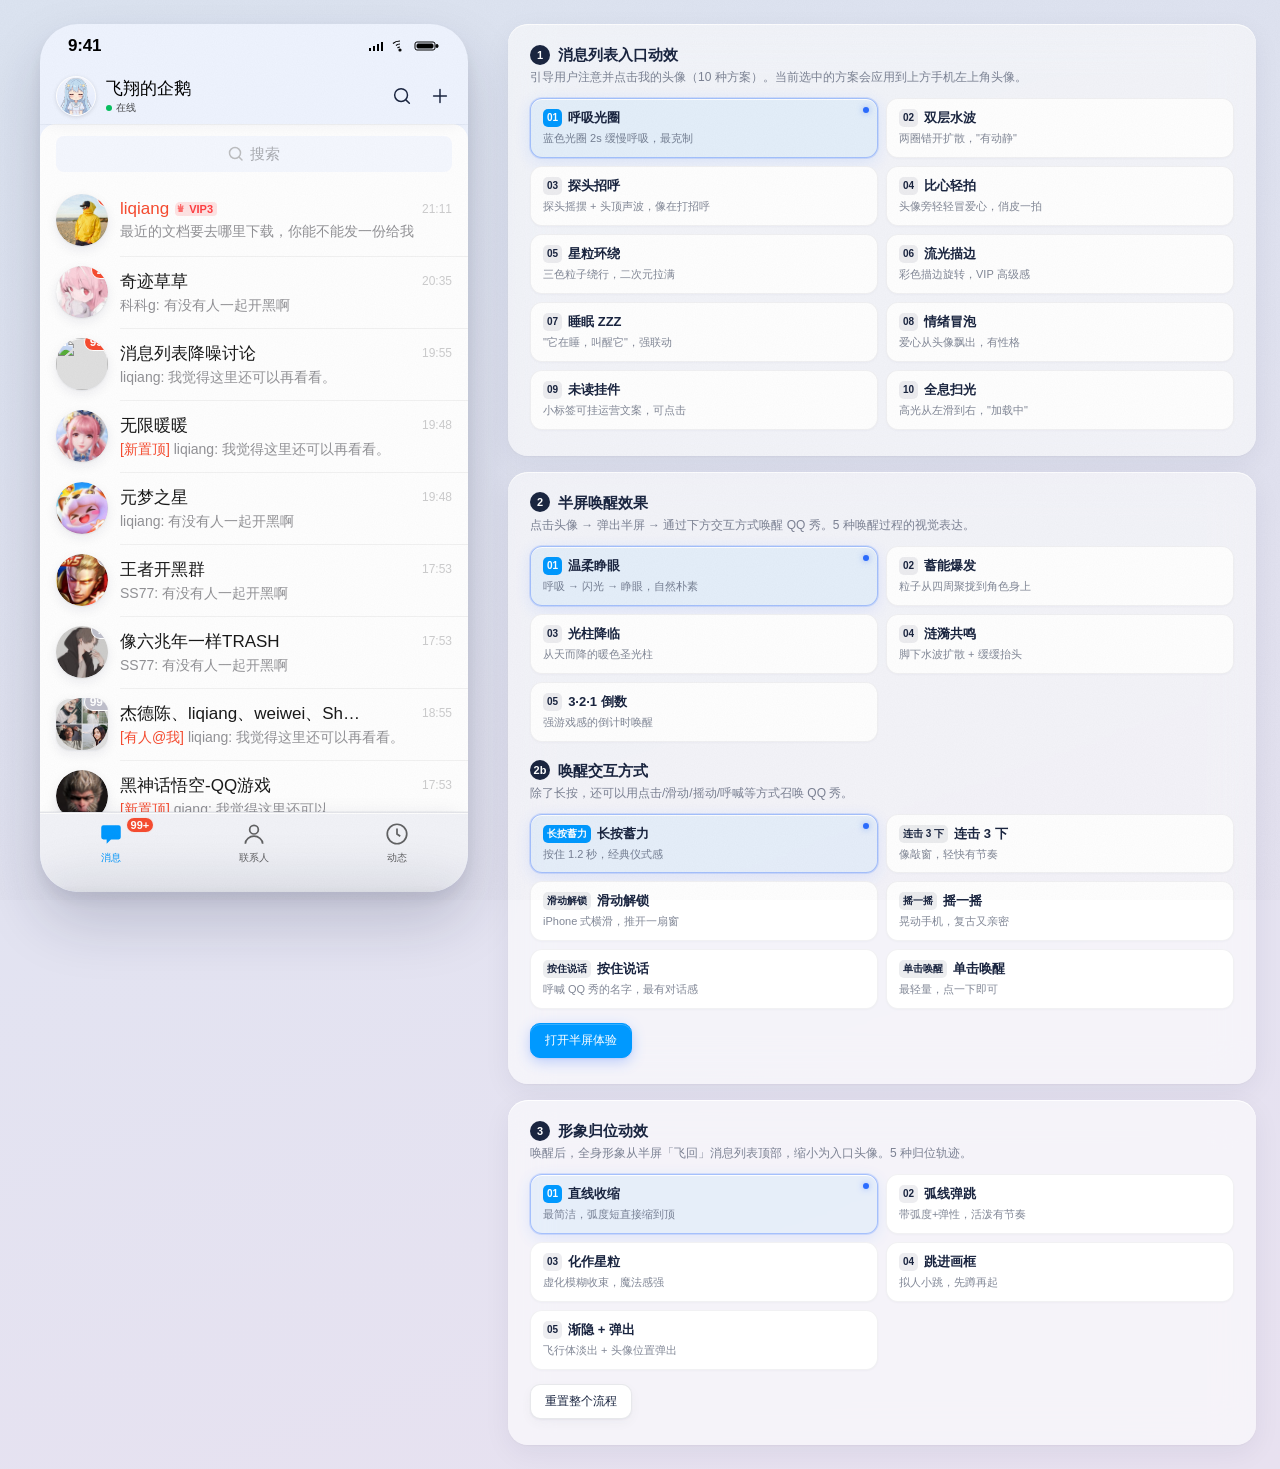
==== index.html @ 1414940c "feat(speech): editable slogan bubble + voice picker + TTS playback - bubble: contenteditable, persis" ====
<!doctype html>
<html lang="zh-CN">
<head>
  <meta charset="utf-8" />
  <meta name="viewport" content="width=1280, initial-scale=1" />
  <title>QQ · 二次元头像唤醒原型</title>
  <link rel="stylesheet" href="styles/common.css" />
  <link rel="stylesheet" href="styles/effects.css" />
  <link rel="stylesheet" href="styles/wakeup.css" />
  <!-- polish.css：基于 ui-ux-pro-max 规则集的"页面效果优化层"，
       放在最后加载，覆盖式生效；删除这一行即可一键回滚 -->
  <link rel="stylesheet" href="styles/polish.css" />
  <!-- polish-v2.css：基于 wshobson/interaction-design skill 的二轮优化
       （动效 token 化、反馈强化、手势可视化、a11y 修正）
       删除这一行即可只保留 v1 -->
  <link rel="stylesheet" href="styles/polish-v2.css" />
  <!-- polish-v3.css：基于 Leonxlnx/taste-skill (soft + redesign) 的三轮优化
       （染色阴影、内高光发丝边、噪点纹理、tabular-nums、text-wrap、
        卡片去边框化、染色焦点环）
       删除这一行即可只保留 v1+v2 -->
  <link rel="stylesheet" href="styles/polish-v3.css" />
</head>
<body>

<div class="app">

  <!-- ========== 左侧：手机预览 ========== -->
  <div class="stage">
    <div class="phone" id="phone">

      <!-- 状态栏 -->
      <div class="statusbar">
        <span>9:41</span>
        <div class="icons">
          <svg width="18" height="12" viewBox="0 0 18 12" fill="currentColor"><path d="M1 11h2V8H1zM5 11h2V6H5zM9 11h2V4H9zM13 11h2V2h-2z"/></svg>
          <svg width="16" height="12" viewBox="0 0 16 12" fill="none" stroke="currentColor" stroke-width="1.2"><path d="M8 4c-1.5 0-3 .5-4 1.5"/><path d="M8 1c-3 0-5.5 1-7 2.5"/><path d="M8 7c-1 0-2 .5-2.5 1"/><circle cx="8" cy="10" r="1" fill="currentColor"/></svg>
          <svg width="26" height="12" viewBox="0 0 26 12" fill="none" stroke="currentColor"><rect x="1" y="2" width="20" height="8" rx="2"/><rect x="3" y="4" width="16" height="4" rx="1" fill="currentColor"/><rect x="22" y="4.5" width="2" height="3" rx="1" fill="currentColor"/></svg>
        </div>
      </div>

      <!-- 顶部导航：我的头像（入口） -->
      <div class="navbar">
        <div class="me-avatar" id="meAvatar" data-effect="1">
          <img src="assets/avatar/body-closed.png" alt="我的头像" id="meAvatarImg" />
          <!-- 各类动效叠加层 -->
          <div class="fx-layer"></div>
          <div class="fx-outer">
            <!-- 声波线（fx4） -->
            <i></i><i></i><i></i><i></i><i></i>
            <!-- 星粒（fx5） -->
            <span></span><span></span><span></span>
            <!-- ZZZ（fx7） -->
            <em class="z">Z</em><em class="z">Z</em><em class="z">Z</em>
            <!-- 爱心（fx8） -->
            <b class="h"></b><b class="h"></b><b class="h"></b>
            <!-- 挂件（fx9） -->
            <div class="pill">想见你</div>
          </div>
        </div>
        <div class="me-info">
          <div class="name">飞翔的企鹅</div>
          <div class="status"><span class="status-dot"></span>在线</div>
        </div>
        <div class="right-icons">
          <div class="ic">
            <svg width="22" height="22" viewBox="0 0 24 24" fill="none" stroke="currentColor" stroke-width="1.6" stroke-linecap="round"><circle cx="11" cy="11" r="7"/><path d="m20 20-3.5-3.5"/></svg>
          </div>
          <div class="ic">
            <svg width="22" height="22" viewBox="0 0 24 24" fill="none" stroke="currentColor" stroke-width="1.6" stroke-linecap="round"><path d="M12 5v14M5 12h14"/></svg>
          </div>
        </div>
      </div>

      <!-- 列表区 -->
      <div class="list-area" id="listArea"></div>

      <!-- 底部 Tabbar -->
      <div class="tabbar">
        <div class="tab active">
          <div class="ic"><svg viewBox="0 0 24 24" fill="currentColor"><path d="M5 4h14a2 2 0 0 1 2 2v9a2 2 0 0 1-2 2h-7l-4 4v-4H5a2 2 0 0 1-2-2V6a2 2 0 0 1 2-2z"/></svg></div>
          <span>消息</span>
          <span class="badge">99+</span>
        </div>
        <div class="tab">
          <div class="ic"><svg viewBox="0 0 24 24" fill="none" stroke="currentColor" stroke-width="1.6"><circle cx="12" cy="8" r="4"/><path d="M4 21c0-4 4-7 8-7s8 3 8 7"/></svg></div>
          <span>联系人</span>
        </div>
        <div class="tab">
          <div class="ic"><svg viewBox="0 0 24 24" fill="none" stroke="currentColor" stroke-width="1.6"><circle cx="12" cy="12" r="9"/><path d="M12 7v5l3 2"/></svg></div>
          <span>动态</span>
        </div>
      </div>

      <!-- 半屏唤醒 -->
      <div class="sheet-mask" id="sheetMask"></div>
      <div class="sheet" id="sheet" data-wake="1" data-trigger="press">
        <!-- 右上角关闭按钮 -->
        <button class="sheet-close" id="sheetCloseBtn" aria-label="关闭">
          <svg width="18" height="18" viewBox="0 0 24 24" fill="none" stroke="currentColor" stroke-width="2" stroke-linecap="round"><path d="M6 6l12 12M18 6L6 18"/></svg>
        </button>

        <div class="stage-area" id="stageArea">
          <!-- 5种唤醒效果的舞台道具 -->
          <div class="lightbeam">
            <div class="beam-spot"></div>
            <div class="beam-soft"></div>
            <div class="beam-core"></div>
            <div class="beam-dust"><i></i><i></i><i></i><i></i></div>
          </div>
          <div class="ripple-floor"></div>
          <div class="particles">
            <span></span><span></span><span></span><span></span>
            <span></span><span></span><span></span><span></span>
          </div>
          <div class="countdown">
            <span>3</span><span>2</span><span>1</span>
          </div>
          <!-- 全身形象 -->
          <div class="body" id="body">
            <!-- 圆形头像周围装饰（仅闭眼态显示）——呼应第一版入口动效 -->
            <div class="halo-ring"></div>
            <div class="halo-ring halo-ring-2"></div>
            <div class="halo-orbit">
              <span></span><span></span><span></span>
            </div>
            <img class="img-closed" src="assets/avatar/body-closed.png" alt="" />
            <img class="img-open"   src="assets/avatar/body-open.png"   alt="" />
            <div class="flash"></div>
          </div>
          <!-- 角色台词气泡：唤醒后可编辑作为「我的 Slogan」，并支持切换音色、播放 TTS -->
          <div class="speech-wrap" id="speechWrap">
            <!-- 迷你工具条：编辑 / 音色 / 播放 -->
            <div class="speech-tools" id="speechTools" aria-hidden="true">
              <button class="st-btn st-edit"  id="speechEditBtn"  type="button" title="编辑文案">
                <svg width="13" height="13" viewBox="0 0 24 24" fill="none" stroke="currentColor" stroke-width="2.2" stroke-linecap="round" stroke-linejoin="round"><path d="M12 20h9"/><path d="M16.5 3.5a2.121 2.121 0 1 1 3 3L7 19l-4 1 1-4z"/></svg>
              </button>
              <div class="st-voice-wrap">
                <button class="st-btn st-voice" id="speechVoiceBtn" type="button" title="切换音色">
                  <svg width="13" height="13" viewBox="0 0 24 24" fill="none" stroke="currentColor" stroke-width="2.2" stroke-linecap="round" stroke-linejoin="round"><path d="M3 10v4a1 1 0 0 0 1 1h3l5 4V5L7 9H4a1 1 0 0 0-1 1z"/><path d="M16 8a5 5 0 0 1 0 8"/></svg>
                  <span class="st-voice-label" id="speechVoiceLabel">晓晓</span>
                </button>
                <div class="st-voice-menu" id="speechVoiceMenu" role="menu">
                  <button type="button" data-voice="zh-CN-XiaoxiaoNeural" data-label="晓晓">晓晓 · 温柔女声</button>
                  <button type="button" data-voice="zh-CN-XiaoyiNeural"   data-label="晓伊">晓伊 · 活泼女声</button>
                  <button type="button" data-voice="zh-CN-YunxiNeural"    data-label="云希">云希 · 阳光男声</button>
                  <button type="button" data-voice="zh-CN-YunyangNeural"  data-label="云扬">云扬 · 沉稳男声</button>
                  <button type="button" data-voice="zh-CN-YunjianNeural"  data-label="云健">云健 · 磁性男声</button>
                </div>
              </div>
              <button class="st-btn st-play" id="speechPlayBtn" type="button" title="播放语音">
                <svg class="ic-play" width="13" height="13" viewBox="0 0 24 24" fill="currentColor"><path d="M8 5v14l11-7z"/></svg>
                <svg class="ic-loading" width="13" height="13" viewBox="0 0 24 24" fill="none" stroke="currentColor" stroke-width="2.4" stroke-linecap="round"><path d="M21 12a9 9 0 1 1-6.2-8.55"/></svg>
              </button>
            </div>
            <div class="speech" id="speech" spellcheck="false" data-placeholder="写一句你的 Slogan…">Hi，初次见面~</div>
          </div>
        </div>

        <!-- 引导文案：放在头像下方，一句一句出现 -->
        <div class="sheet-head" id="sheetHead">
          <div class="greeting" id="sheetGreeting">Hi，飞翔的企鹅</div>
          <div class="title" id="sheetTitle">唤醒 QQ 秀，让头像变成有灵魂的形象</div>
          <div class="subtitle" id="sheetSubtitle">不只是一张静态图，而是一个会呼吸、会陪你的 QQ 秀</div>
        </div>

        <div class="sheet-foot" id="sheetFoot">
          <!-- 5 种唤醒交互控件（根据 data-trigger 切换显示） -->
          <div class="trigger trigger-press" data-t="press">
            <div class="press-btn" id="pressBtn">
              <div class="progress" id="pressProgress"></div>
              <span class="btn-text" id="pressBtnText">长按唤醒</span>
            </div>
            <div class="foot-tip">长按 1.2 秒，召唤你的专属形象</div>
          </div>

          <div class="trigger trigger-tap" data-t="tap">
            <div class="tap-btn" id="tapBtn">
              <div class="tap-dots">
                <i></i><i></i><i></i>
              </div>
              <span class="btn-text" id="tapBtnText">点我 3 下，叫醒 QQ 秀</span>
            </div>
            <div class="foot-tip">轻点 3 次，就像敲敲那扇小窗</div>
          </div>

          <div class="trigger trigger-slide" data-t="slide">
            <div class="slide-track" id="slideTrack">
              <div class="slide-fill" id="slideFill"></div>
              <div class="slide-hint">→ 滑动解锁，与 QQ 秀相遇</div>
              <div class="slide-thumb" id="slideThumb">
                <svg width="18" height="18" viewBox="0 0 24 24" fill="none" stroke="currentColor" stroke-width="2.4" stroke-linecap="round" stroke-linejoin="round"><path d="M5 12h14M13 6l6 6-6 6"/></svg>
              </div>
            </div>
            <div class="foot-tip">从左滑到右，像推开一扇窗</div>
          </div>

          <div class="trigger trigger-shake" data-t="shake">
            <div class="shake-btn" id="shakeBtn">
              <div class="shake-icon">
                <svg width="22" height="22" viewBox="0 0 24 24" fill="none" stroke="currentColor" stroke-width="1.8" stroke-linecap="round" stroke-linejoin="round"><path d="M10 4h4l2 3h3a1 1 0 0 1 1 1v11a1 1 0 0 1-1 1H5a1 1 0 0 1-1-1V8a1 1 0 0 1 1-1h3l2-3z"/><circle cx="12" cy="13" r="3"/></svg>
              </div>
              <span class="btn-text" id="shakeBtnText">摇一摇手机，悄悄唤醒</span>
            </div>
            <div class="foot-tip">（原型演示：点一下模拟摇一摇）</div>
          </div>

          <div class="trigger trigger-voice" data-t="voice">
            <div class="voice-btn" id="voiceBtn">
              <div class="voice-mic">
                <svg width="22" height="22" viewBox="0 0 24 24" fill="none" stroke="currentColor" stroke-width="1.8" stroke-linecap="round" stroke-linejoin="round"><rect x="9" y="3" width="6" height="12" rx="3"/><path d="M5 11a7 7 0 0 0 14 0M12 18v3"/></svg>
              </div>
              <div class="voice-waves"><i></i><i></i><i></i><i></i><i></i></div>
              <span class="btn-text" id="voiceBtnText">按住说「嘿，起床啦」</span>
            </div>
            <div class="foot-tip">按住麦克风，轻轻喊一声 QQ 秀的名字</div>
          </div>

          <div class="trigger trigger-click" data-t="click">
            <div class="click-btn" id="clickBtn">
              <div class="click-glow"></div>
              <div class="click-icon">
                <svg width="22" height="22" viewBox="0 0 24 24" fill="none" stroke="currentColor" stroke-width="1.8" stroke-linecap="round" stroke-linejoin="round"><path d="M9 11V5a3 3 0 0 1 6 0v6"/><path d="M9 11h9l-2 9H8z"/><path d="M9 11l-2 4"/></svg>
              </div>
              <span class="btn-text" id="clickBtnText">点一下，唤醒 QQ 秀</span>
            </div>
            <div class="foot-tip">最轻量的方式，单击即可</div>
          </div>

          <!-- 保存按钮（唤醒成功后显示） -->
          <div class="save-row" id="saveRow">
            <button class="btn ghost" id="saveCancelBtn">再看看</button>
            <button class="btn primary save-btn" id="saveBtn">
              <span>开启 QQ 秀</span>
            </button>
          </div>
        </div>
      </div>

      <!-- 飞行体（归位） -->
      <div class="fly-body" id="flyBody" data-return="1">
        <img src="assets/avatar/body-open.png" alt="" />
      </div>

    </div>
  </div>

  <!-- ========== 右侧：控制面板 ========== -->
  <div class="controls">

    <div class="console">
      <h2><span class="num">1</span>消息列表入口动效</h2>
      <p class="tip">引导用户注意并点击我的头像（10 种方案）。当前选中的方案会应用到上方手机左上角头像。</p>
      <div class="opts cols-2" id="effectOpts"></div>
    </div>

    <div class="console">
      <h2><span class="num">2</span>半屏唤醒效果</h2>
      <p class="tip">点击头像 → 弹出半屏 → 通过下方交互方式唤醒 QQ 秀。5 种唤醒过程的视觉表达。</p>
      <div class="opts cols-2" id="wakeOpts"></div>

      <h2 style="margin-top:18px"><span class="num">2b</span>唤醒交互方式</h2>
      <p class="tip">除了长按，还可以用点击/滑动/摇动/呼喊等方式召唤 QQ 秀。</p>
      <div class="opts cols-2" id="triggerOpts"></div>

      <div class="console-actions">
        <button class="btn primary" id="openSheetBtn">打开半屏体验</button>
      </div>
    </div>

    <div class="console">
      <h2><span class="num">3</span>形象归位动效</h2>
      <p class="tip">唤醒后，全身形象从半屏「飞回」消息列表顶部，缩小为入口头像。5 种归位轨迹。</p>
      <div class="opts cols-2" id="returnOpts"></div>
      <div class="console-actions">
        <button class="btn" id="resetBtn">重置整个流程</button>
      </div>
    </div>

  </div>
</div>

<script src="partials/phone-shell.js"></script>
<script src="partials/main.js"></script>
</body>
</html>
---- styles/common.css ----
/* ===== 全局样式 ===== */
:root {
  --bg-bottom-brand: #EFF4FF;
  --fill-light-primary: #FFFFFF;
  --fill-standard-brand: rgba(0, 81, 254, 0.04);
  --text-primary: rgba(0, 0, 0, 0.90);
  --text-secondary: rgba(60, 60, 67, 0.56);
  --text-tertiary: rgba(60, 60, 67, 0.26);
  --text-allwhite: #FFFFFF;
  --feedback-error: #F74C30;
  --brand-standard: #0099FF;
  --border-light: rgba(0, 0, 0, 0.05);
  --bg-nav-primary: #EFF4FF;
  --bg-nav-bottom: rgba(243, 243, 247, 0.80);
  --qq-vip-text: #FF3E42;
}

* { box-sizing: border-box; -webkit-tap-highlight-color: transparent; }
html, body {
  margin: 0; padding: 0;
  font-family: 'PingFang SC', -apple-system, BlinkMacSystemFont, 'Helvetica Neue', sans-serif;
  background: linear-gradient(160deg, #DDE5F2 0%, #E8E1F0 100%);
  color: var(--text-primary);
  -webkit-font-smoothing: antialiased;
  min-height: 100vh;
}

/* ====== 整体布局：左侧手机 + 右侧控制台 ====== */
.app {
  display: grid;
  grid-template-columns: 460px 1fr;
  gap: 24px;
  padding: 24px;
  min-height: 100vh;
  max-width: 1280px;
  margin: 0 auto;
}
@media (max-width: 980px) {
  .app { grid-template-columns: 1fr; }
}

.stage {
  display: flex; align-items: flex-start; justify-content: center;
  position: sticky; top: 24px;
  align-self: flex-start;
}

.console {
  background: rgba(255,255,255,0.6);
  backdrop-filter: blur(20px);
  border-radius: 20px;
  padding: 20px 22px 26px;
  box-shadow: 0 12px 32px rgba(20,30,60,.06);
}
.console h2 {
  margin: 0 0 4px; font-size: 15px; font-weight: 600;
  color: #1a2540;
}
.console h2 .num {
  display:inline-block; width:20px; height:20px; line-height:20px; text-align:center;
  background: #1a2540; color:#fff; border-radius:50%; font-size:11px; margin-right:8px;
}
.console p.tip {
  margin: 0 0 12px; font-size: 12px; color: rgba(26,37,64,.55);
}
.console + .console { margin-top: 16px; }

.opts {
  display: grid; grid-template-columns: repeat(2, minmax(0,1fr));
  gap: 8px; margin-top: 10px;
}
@media (min-width: 1100px) {
  .opts.cols-2 { grid-template-columns: repeat(2, minmax(0,1fr)); }
}
.opt {
  border: 1px solid rgba(20,30,60,.08);
  background: #fff;
  border-radius: 12px;
  padding: 10px 12px;
  cursor: pointer;
  transition: all .2s;
  display: flex; flex-direction: column; gap: 2px;
}
.opt:hover { border-color: var(--brand-standard); transform: translateY(-1px); }
.opt.active {
  border-color: var(--brand-standard);
  background: rgba(0,153,255,.06);
  box-shadow: 0 4px 12px rgba(0,153,255,.15);
}
.opt .opt-title {
  font-size: 13px; font-weight: 600; color: #1a2540;
  display: flex; align-items: center; gap: 6px;
}
.opt .opt-title .idx {
  display:inline-block; min-width:18px; height:18px; line-height:18px; text-align:center;
  font-size:10px; font-weight:600;
  background: rgba(20,30,60,.08); color:#1a2540; border-radius:5px; padding:0 4px;
}
.opt.active .opt-title .idx { background: var(--brand-standard); color:#fff; }
.opt .opt-desc {
  font-size: 11px; color: rgba(26,37,64,.55); line-height: 1.45;
}

.console-actions {
  display: flex; gap: 8px; margin-top: 14px; flex-wrap: wrap;
}
.btn {
  padding: 8px 14px; border-radius: 10px; font-size: 12px; font-weight: 500;
  border: 1px solid rgba(20,30,60,.1); background: #fff; cursor: pointer;
  color: #1a2540;
  transition: all .15s;
}
.btn:hover { border-color: var(--brand-standard); color: var(--brand-standard); }
.btn.primary {
  background: var(--brand-standard); color: #fff; border-color: var(--brand-standard);
}
.btn.primary:hover { background: #0080dd; color: #fff; }

/* ===== 手机壳容器（无外框） ===== */
.phone {
  width: 428px;
  height: 868px;
  position: relative;
  background: var(--bg-bottom-brand);
  overflow: hidden;
  border-radius: 38px;
  box-shadow:
    0 30px 60px rgba(20, 30, 60, 0.18),
    0 8px 16px rgba(20, 30, 60, 0.08);
}

/* ===== 顶部状态栏 ===== */
.statusbar {
  position: absolute; left: 0; top: 0;
  width: 100%; height: 44px;
  display: flex; align-items: center; justify-content: space-between;
  padding: 0 28px; font-size: 17px; font-weight: 590;
  color: #000; z-index: 5;
}
.statusbar .icons { display: flex; align-items: center; gap: 6px; }
.statusbar .icons svg { display: block; }

/* ===== 导航条 ===== */
.navbar {
  position: absolute; left: 0; top: 44px;
  width: 100%; height: 56px;
  display: flex; align-items: center;
  padding: 0 16px;
  background: var(--bg-nav-primary);
  z-index: 4;
}
.navbar .me-avatar {
  width: 40px; height: 40px;
  border-radius: 50%;
  position: relative;
  cursor: pointer;
  flex-shrink: 0;
  background: linear-gradient(180deg, #F4F7FF 0%, #E3ECFF 100%);
  overflow: visible;
  transition: width .35s cubic-bezier(.3,1.4,.4,1),
              height .35s cubic-bezier(.3,1.4,.4,1),
              border-radius .35s ease,
              background .35s ease;
}
.navbar .me-avatar > img {
  width: 100%; height: 100%; border-radius: 50%;
  object-fit: cover;
  /* 全身透明像：只取顶部（头肩部）填满圆形 */
  object-position: center top;
  display: block;
  border: 1.5px solid #fff;
  box-shadow: 0 1px 4px rgba(0,0,0,.12);
  background: linear-gradient(180deg, #F4F7FF 0%, #E3ECFF 100%);
  transition: border-radius .35s ease,
              object-position .35s ease,
              border .35s ease,
              box-shadow .35s ease,
              background .35s ease;
}

/* 归位后：头像变成圆角方形的「全身形象」展示框
   注意：不要加 box-shadow —— 投影会让导航栏整体显脏，且与"她回到了你身边"的轻盈感冲突 */
.navbar .me-avatar.returned {
  width: 44px; height: 54px;
  border-radius: 12px;
  background: linear-gradient(180deg, #F4F7FF 0%, #E3ECFF 100%);
  box-shadow: none;
}
.navbar .me-avatar.returned > img {
  border-radius: 12px;
  object-fit: contain;
  object-position: center bottom;
  border: 0;
  box-shadow: none;
  background: transparent;
}
.navbar .me-info {
  margin-left: 10px; line-height: 1;
}
.navbar .me-info .name {
  font-size: 17px; font-weight: 500; color: #000;
}
.navbar .me-info .status {
  font-size: 10px; color: rgba(0,0,0,.7); margin-top: 6px;
  display: flex; align-items: center; gap: 4px;
}
.status-dot {
  width: 6px; height: 6px; border-radius: 50%;
  background: #07C160; display: inline-block;
}
.navbar .right-icons {
  margin-left: auto;
  display: flex; gap: 14px; color: #1a2540;
}
.navbar .right-icons .ic {
  width: 24px; height: 24px;
  display: flex; align-items: center; justify-content: center;
  cursor: pointer;
}

/* ===== 消息列表区 ===== */
.list-area {
  position: absolute;
  left: 0; top: 100px;
  width: 100%; height: calc(868px - 100px - 80px);
  background: #fff;
  border-radius: 16px 16px 0 0;
  overflow-y: auto;
  -webkit-overflow-scrolling: touch;
  z-index: 2;
}
.list-area::-webkit-scrollbar { width: 0; }

/* 搜索 */
.searchbar {
  height: 60px; display: flex; align-items: center; padding: 0 16px;
}
.searchbar .input {
  flex: 1; height: 36px; border-radius: 8px;
  background: var(--fill-standard-brand);
  display: flex; align-items: center; justify-content: center;
  color: rgba(0,0,0,.3); font-size: 15px; gap: 6px;
}
.searchbar .input::before {
  content: ""; width: 16px; height: 16px;
  background: url("data:image/svg+xml;utf8,<svg xmlns='http://www.w3.org/2000/svg' viewBox='0 0 16 16' fill='none'><circle cx='7' cy='7' r='5.5' stroke='%23999' stroke-width='1.5'/><path d='m11 11 3 3' stroke='%23999' stroke-width='1.5' stroke-linecap='round'/></svg>") center/contain no-repeat;
  opacity: .6;
}

/* 列表项 */
.row {
  height: 72px; padding: 10px 16px;
  display: flex; align-items: center; gap: 12px;
  position: relative;
}
.row .avatar {
  width: 52px; height: 52px; border-radius: 50%;
  background: #E0E0E0;
  position: relative; flex-shrink: 0;
  overflow: hidden;
}
.row .avatar.square { border-radius: 14px; }
.row .avatar img { width: 100%; height: 100%; object-fit: cover; display: block; }
.row .badge {
  position: absolute; top: -5px; right: -8px;
  min-width: 18px; height: 18px; padding: 0 5px;
  background: var(--feedback-error); color: #fff;
  border-radius: 10px; font-size: 12px; font-weight: 600;
  display: flex; align-items: center; justify-content: center;
  border: 1.5px solid #fff;
}
.row .badge.weak { background: #C0C0CC; }
.row .badge.dot { padding: 0; min-width: 10px; width: 10px; height: 10px; border: 1.5px solid #fff; }

.row .meta { flex: 1; min-width: 0; }
.row .top { display: flex; align-items: center; gap: 6px; }
.row .name {
  font-size: 17px; color: var(--text-primary); flex-shrink: 0;
  max-width: 240px; white-space: nowrap; overflow: hidden; text-overflow: ellipsis;
}
.row .name.error { color: var(--feedback-error); }
.row .vip {
  display: inline-flex; align-items: center; gap: 2px;
  background: linear-gradient(0deg,rgba(255,255,255,.3),rgba(255,255,255,.3)),#FFD8D9;
  color: var(--qq-vip-text); font-size: 11px; font-weight: 700;
  padding: 1px 4px 1px 14px; border-radius: 5px 4px 4px 4px;
  position: relative;
}
.row .vip::before {
  content: "♛"; position: absolute; left: 2px; top: -1px;
  color: #FF6B6B; font-size: 12px;
}
.row .time { font-size: 12px; color: var(--text-tertiary); margin-left: auto; }
.row .desc {
  font-size: 14px; color: var(--text-secondary); margin-top: 4px;
  white-space: nowrap; overflow: hidden; text-overflow: ellipsis;
}
.row .desc .tag-error { color: var(--feedback-error); }
.row + .row::before {
  content: ""; position: absolute; left: 80px; right: 0; top: 0; height: .5px;
  background: rgba(0,0,0,.05);
}

/* ===== 底部 Tabbar ===== */
.tabbar {
  position: absolute; left: 0; bottom: 0;
  width: 100%; height: 80px;
  background: var(--bg-nav-bottom);
  border-top: .5px solid var(--border-light);
  backdrop-filter: blur(20px);
  display: flex;
  z-index: 3;
}
.tabbar .tab {
  flex: 1; display: flex; flex-direction: column; align-items: center;
  padding-top: 8px; gap: 4px; color: rgba(0,0,0,.6);
  font-size: 10px; position: relative;
}
.tabbar .tab.active { color: var(--brand-standard); }
.tabbar .tab .ic {
  width: 26px; height: 26px;
  display: flex; align-items: center; justify-content: center;
}
.tabbar .tab .ic svg { width: 100%; height: 100%; }
.tabbar .tab .badge {
  position: absolute; top: 4px; left: 60%;
  background: var(--feedback-error); color: #fff;
  font-size: 11px; font-weight: 600; min-width: 16px; height: 16px;
  padding: 0 4px; border-radius: 8px;
  display: flex; align-items: center; justify-content: center;
  border: 1.5px solid rgba(243,243,247,.95);
}
---- styles/effects.css ----
/* ============================================================
   入口动效 · 10 种"我的头像"吸引点击的方案
   - 容器: .me-avatar (40x40)
   - 通过 [data-effect="X"] 切换不同效果
   ============================================================ */

.me-avatar { position: relative; }
.me-avatar .fx-layer {
  position: absolute; inset: 0; pointer-events: none;
  border-radius: 50%;
}
.me-avatar .fx-outer {
  position: absolute; left: 50%; top: 50%;
  transform: translate(-50%, -50%);
  pointer-events: none;
}

/* ============================================================
   形象归位后：入口动效不再需要（用户已经认识她了）
   全面关停 —— 装饰层隐藏 + 取消所有关联动画
   ============================================================ */
.me-avatar.returned .fx-layer,
.me-avatar.returned .fx-outer,
.me-avatar.returned::before,
.me-avatar.returned::after {
  display: none !important;
  animation: none !important;
}
.me-avatar.returned img {
  animation: none !important;
}

/* 默认隐藏所有装饰元素，只在对应 data-effect 下启用 */
.me-avatar .fx-outer > i,
.me-avatar .fx-outer > span,
.me-avatar .fx-outer > em,
.me-avatar .fx-outer > b,
.me-avatar .fx-outer > .pill { display: none; }

/* effect 3 = 探头招呼（合并版），需要 fx-outer 里前 3 个 <i> 作为头顶声波线
   effect 4 = 比心轻拍（用 ::before 实现，不依赖 <i>） */
[data-effect="3"] .fx-outer > i:nth-child(-n+3) { display: block; }
[data-effect="5"] .fx-outer > span { display: block; }
[data-effect="7"] .fx-outer > em.z { display: block; }
[data-effect="8"] .fx-outer > b.h { display: block; }
[data-effect="9"] .fx-outer > .pill { display: block; }

/* ---------- 1. 呼吸光圈（最克制） ---------- */
[data-effect="1"] .fx-layer {
  box-shadow: 0 0 0 0 rgba(0,153,255,.55);
  animation: fx1-breath 2s ease-in-out infinite;
}
@keyframes fx1-breath {
  0%,100% { box-shadow: 0 0 0 0 rgba(0,153,255,.55); }
  50%     { box-shadow: 0 0 0 7px rgba(0,153,255,0); }
}

/* ---------- 2. 双层水波扩散 ---------- */
[data-effect="2"] .fx-outer { width: 40px; height: 40px; }
[data-effect="2"] .fx-outer::before,
[data-effect="2"] .fx-outer::after {
  content: ""; position: absolute; inset: 0; border-radius: 50%;
  border: 1.5px solid rgba(0,153,255,.55);
  animation: fx2-ripple 2.4s linear infinite;
}
[data-effect="2"] .fx-outer::after { animation-delay: 1.2s; }
@keyframes fx2-ripple {
  0%   { transform: scale(1); opacity: .9; }
  100% { transform: scale(2); opacity: 0; }
}

/* ---------- 3. 探头招呼（合并版：探头摇摆 + 头顶声波短线）
     - 角色每隔几秒探头摇摆一下
     - 头顶冒出 3 根短声波线，避开右侧昵称区域
   ---------- */
[data-effect="3"] img {
  animation: fx3-shake 3.2s ease-in-out infinite;
  transform-origin: 50% 90%;
}
@keyframes fx3-shake {
  0%, 70%, 100% { transform: rotate(0); }
  76%  { transform: rotate(-12deg); }
  82%  { transform: rotate(10deg); }
  88%  { transform: rotate(-6deg); }
  94%  { transform: rotate(4deg); }
}
/* 借用 fx-outer 里现成的 5 个 <i> 元素，只显示前 3 根（display 由顶部统一规则控制），
   并把它们整体定位到头像「正上方」，避免与右侧昵称重叠 */
[data-effect="3"] .fx-outer {
  width: 40px; height: 16px;
  /* 把整个声波容器移到头像上方 */
  top: -2px;
  transform: translate(-50%, -100%);
}
[data-effect="3"] .fx-outer i {
  position: absolute;
  width: 7px; height: 1.6px;
  background: #0099FF; border-radius: 2px;
  /* 与角色"探头摇摆"同步：摇摆瞬间冒出来 */
  animation: fx3-wave 3.2s ease-in-out infinite;
}
[data-effect="3"] .fx-outer i:nth-child(1) {
  left: 50%; bottom: 2px;
  transform: translateX(-50%) rotate(0deg);
  width: 9px;
}
[data-effect="3"] .fx-outer i:nth-child(2) {
  left: 22%; bottom: 6px;
  transform: rotate(-32deg);
  animation-delay: .12s;
}
[data-effect="3"] .fx-outer i:nth-child(3) {
  right: 22%; bottom: 6px;
  transform: rotate(32deg);
  animation-delay: .12s;
}
@keyframes fx3-wave {
  0%, 70%, 100% { opacity: 0; }
  76%, 88%      { opacity: 1; }
}

/* ---------- 4. 比心轻拍（替代原"漫画声波"，与方案 8 飘心做差异化）
     一颗稍大的爱心在头像右上角"啵"一下出现-放大-淡出
     节奏短促 1.4s 一次，比 fx8 的"上浮"更俏皮 ---------- */
[data-effect="4"] .fx-outer {
  width: 40px; height: 40px;
}
[data-effect="4"] .fx-outer::before {
  content: "";
  position: absolute;
  right: -10px; top: -8px;
  width: 14px; height: 14px;
  background: #FF6BCB;
  /* 同 fx8 的爱心 path */
  clip-path: path("M5 9 C 1 6 0 3 2 1 C 4 -1 5 1 5 2 C 5 1 6 -1 8 1 C 10 3 9 6 5 9 Z");
  transform-origin: 30% 70%;
  opacity: 0;
  animation: fx4-puff 1.6s ease-out infinite;
  filter: drop-shadow(0 1px 3px rgba(255,107,203,.4));
}
@keyframes fx4-puff {
  0%   { opacity: 0; transform: scale(.4) rotate(-12deg); }
  20%  { opacity: 1; transform: scale(1.25) rotate(6deg); }
  35%  { transform: scale(1) rotate(0); }
  70%  { opacity: 1; transform: scale(1.05) rotate(-2deg); }
  100% { opacity: 0; transform: scale(.7) rotate(0); }
}

/* ---------- 5. 星粒环绕 ---------- */
[data-effect="5"] .fx-outer { width: 64px; height: 64px; }
[data-effect="5"] .fx-outer span {
  position: absolute; left: 50%; top: 50%;
  width: 6px; height: 6px;
  background: radial-gradient(circle, #FFD66B 0%, transparent 70%);
  border-radius: 50%;
  animation: fx5-orbit 3s linear infinite;
}
[data-effect="5"] .fx-outer span:nth-child(1){ animation-delay: 0s;   --r: 26px; }
[data-effect="5"] .fx-outer span:nth-child(2){ animation-delay: -1s;  --r: 24px; background: radial-gradient(circle,#FF99CC 0%,transparent 70%);}
[data-effect="5"] .fx-outer span:nth-child(3){ animation-delay: -2s;  --r: 28px; background: radial-gradient(circle,#99CCFF 0%,transparent 70%);}
@keyframes fx5-orbit {
  0%   { transform: translate(-50%,-50%) rotate(0deg)   translate(var(--r,26px)) rotate(0deg);   opacity: .2;}
  50%  { opacity: 1; }
  100% { transform: translate(-50%,-50%) rotate(360deg) translate(var(--r,26px)) rotate(-360deg); opacity:.2;}
}

/* ---------- 6. 流光描边 ---------- */
[data-effect="6"] .fx-layer {
  padding: 0; inset: -3px; border-radius: 50%;
  background: conic-gradient(from 0deg, #0099FF, #B388FF, #FF6BCB, #FFD66B, #0099FF);
  animation: fx6-spin 3s linear infinite;
  -webkit-mask: radial-gradient(circle, transparent 19px, #000 20px);
          mask: radial-gradient(circle, transparent 19px, #000 20px);
}
@keyframes fx6-spin {
  to { transform: rotate(360deg); }
}

/* ---------- 7. 睡眠 ZZZ ---------- */
[data-effect="7"] .fx-outer { width: 40px; height: 40px; pointer-events:none;}
[data-effect="7"] .fx-outer .z {
  position: absolute; right: -8px; top: -6px;
  font-family: 'Comic Sans MS','SF Pro',sans-serif;
  color: #6B8AFE; font-weight: 700; font-size: 13px;
  animation: fx7-z 2.4s ease-in-out infinite;
  opacity: 0;
}
[data-effect="7"] .fx-outer .z:nth-child(2){ animation-delay: .8s; font-size:11px; right: -2px; top:-12px;}
[data-effect="7"] .fx-outer .z:nth-child(3){ animation-delay: 1.6s; font-size:9px;  right: 4px; top:-16px;}
[data-effect="7"] img {
  animation: fx7-float 3s ease-in-out infinite;
}
@keyframes fx7-z {
  0%   { opacity: 0; transform: translate(0,0) scale(.8); }
  30%  { opacity: 1; }
  100% { opacity: 0; transform: translate(6px,-12px) scale(1.2); }
}
@keyframes fx7-float {
  0%,100% { transform: translateY(0); }
  50%     { transform: translateY(1.5px); }
}

/* ---------- 8. 情绪冒泡 ---------- */
[data-effect="8"] .fx-outer { width: 40px; height: 40px; }
[data-effect="8"] .fx-outer .h {
  position: absolute; left: 70%; top: 0;
  width: 11px; height: 11px;
  background: #FF6BCB;
  clip-path: path("M5 9 C 1 6 0 3 2 1 C 4 -1 5 1 5 2 C 5 1 6 -1 8 1 C 10 3 9 6 5 9 Z");
  opacity: 0;
  animation: fx8-heart 2.6s ease-out infinite;
}
[data-effect="8"] .fx-outer .h:nth-child(2) { animation-delay: .8s; left: 60%;}
[data-effect="8"] .fx-outer .h:nth-child(3) { animation-delay: 1.6s; left: 80%;}
@keyframes fx8-heart {
  0%   { opacity: 0; transform: translate(0,0) scale(.6); }
  20%  { opacity: 1; }
  100% { opacity: 0; transform: translate(6px,-24px) scale(1); }
}

/* ---------- 9. 顶部小挂件 ---------- */
[data-effect="9"] .fx-outer {
  width: auto; height: auto; left: auto; top: -10px; right: -14px; transform: none;
}
[data-effect="9"] .fx-outer .pill {
  background: linear-gradient(135deg, #6B8AFE, #B388FF);
  color: #fff; font-size: 9px; font-weight: 600;
  padding: 2px 6px; border-radius: 8px 8px 8px 2px;
  white-space: nowrap; box-shadow: 0 2px 6px rgba(107,138,254,.4);
  animation: fx9-bob 2s ease-in-out infinite;
  transform-origin: bottom left;
}
@keyframes fx9-bob {
  0%,100% { transform: rotate(-4deg) translateY(0); }
  50%     { transform: rotate(4deg) translateY(-2px); }
}

/* ---------- 10. 全息扫光 ---------- */
[data-effect="10"] .fx-layer {
  overflow: hidden;
  background: linear-gradient(120deg,
    transparent 30%,
    rgba(255,255,255,.85) 50%,
    transparent 70%);
  background-size: 250% 100%;
  animation: fx10-shimmer 2.4s linear infinite;
  mix-blend-mode: overlay;
}
@keyframes fx10-shimmer {
  0%   { background-position: 200% 0; }
  100% { background-position: -100% 0; }
}
[data-effect="10"]::after {
  content: ""; position: absolute; inset: -2px; border-radius: 50%;
  border: 1px solid rgba(255,255,255,.7);
  animation: fx10-pulse 2.4s ease-in-out infinite;
  pointer-events: none;
}
@keyframes fx10-pulse {
  0%,100% { opacity: .2; }
  50%     { opacity: .9; }
}
---- styles/wakeup.css ----
/* ============================================================
   半屏唤醒仪式 + 5种唤醒效果 + 5种归位效果
   ============================================================ */

/* ===== 半屏面板基础 ===== */
.sheet-mask {
  position: absolute; inset: 0; z-index: 50;
  background: rgba(10, 18, 36, 0);
  pointer-events: none;
  transition: background .35s ease;
}
.sheet-mask.show {
  background: rgba(10, 18, 36, .45);
  pointer-events: auto;
}

.sheet {
  position: absolute; left: 0; right: 0; bottom: 0;
  height: 66%;
  background: linear-gradient(180deg, #F4F7FF 0%, #FFFFFF 100%);
  border-radius: 24px 24px 0 0;
  transform: translateY(100%);
  transition: transform .42s cubic-bezier(.22,.9,.32,1);
  overflow: hidden;
  display: flex; flex-direction: column;
  z-index: 51;
}
.sheet.show { transform: translateY(0); }

/* 右上角关闭按钮 */
.sheet .sheet-close {
  position: absolute;
  top: 12px; right: 14px;
  width: 32px; height: 32px;
  border-radius: 50%;
  border: 0;
  background: rgba(26,37,64,.06);
  color: rgba(26,37,64,.55);
  display: flex; align-items: center; justify-content: center;
  cursor: pointer;
  z-index: 10;
  transition: background .2s, color .2s, transform .15s;
  padding: 0;
}
.sheet .sheet-close:hover {
  background: rgba(26,37,64,.12);
  color: #1a2540;
}
.sheet .sheet-close:active { transform: scale(.92); }

/* 引导文案：与头像之间留出呼吸空间
   注意：上一版用 margin-top: -24px 让文案贴着头像，
   但唤醒后 .img-open 会 scale(1.35) 向上长，
   头部正好砸进文案区 —— 所以这里把负 margin 去掉，
   再补一点正向 margin-top，给形象顶部腾空间。 */
.sheet .sheet-head {
  text-align: center;
  padding: 0 28px 6px;
  margin-top: 8px;
  margin-bottom: 14px;
  flex-shrink: 0;
  position: relative;
  z-index: 2;
}
/* 逐句浮现：每行独立动画，交错延迟
   叙事节奏：头像先放大入场（0.7s），随后文案 一句一句 飘出
   —— 用更高权重选择器，确保在动画 delay 期间三行都是不可见的 */
.sheet .sheet-head .greeting,
.sheet .sheet-head .title,
.sheet .sheet-head .subtitle {
  opacity: 0;
  transform: translateY(8px);
}
/* 两行节奏：title 先出（.75s）→ subtitle 紧随（1.45s）。
   greeting 行虽隐藏，仍保留 keyframes 以兼容旧逻辑。 */
.sheet.reveal .sheet-head .greeting { animation: line-in .55s cubic-bezier(.2,.9,.3,1) .75s forwards; }
.sheet.reveal .sheet-head .title    { animation: line-in .55s cubic-bezier(.2,.9,.3,1) .75s forwards; }
.sheet.reveal .sheet-head .subtitle { animation: line-in .55s cubic-bezier(.2,.9,.3,1) 1.45s forwards; }
@keyframes line-in {
  0%   { opacity: 0; transform: translateY(12px); filter: blur(4px); }
  60%  { filter: blur(0); }
  100% { opacity: 1; transform: translateY(0); filter: blur(0); }
}

/* 最大一级：打招呼 —— 对话感的核心 */
/* 简化为两行版式：隐藏问候行，只保留 title + subtitle 两行核心信息
   （DOM 仍保留，便于 main.js 继续写入文案，避免大面积改逻辑） */
.sheet .sheet-head .greeting {
  display: none;
  font-size: 22px; font-weight: 700;
  color: #1a2540;
  letter-spacing: .3px;
  line-height: 1.3;
  margin-bottom: 6px;
}
.sheet .sheet-head .greeting .wave {
  display: inline-block;
  animation: wave-hi 1.8s ease-in-out infinite 1.5s;
  transform-origin: 70% 70%;
}
@keyframes wave-hi {
  0%, 60%, 100% { transform: rotate(0); }
  10% { transform: rotate(14deg); }
  20% { transform: rotate(-8deg); }
  30% { transform: rotate(14deg); }
  40% { transform: rotate(-4deg); }
  50% { transform: rotate(10deg); }
}
/* 次级：主张（统一主色，不再做多色切分）
   注意：不要在这里设 opacity，否则会覆盖 `.sheet-head > * { opacity:0 }`
   导致动画 delay 期间 .title 提前可见（"第二行最先出现" 的 bug）。
   最终亮度通过 color 的 alpha 来控制。 */
.sheet .sheet-head .title {
  font-size: 14px; font-weight: 500; color: rgba(26,37,64,.82);
  letter-spacing: .2px;
  line-height: 1.5;
}
/* 三级：辅助说明，弱化 */
.sheet .sheet-head .subtitle {
  font-size: 12px; color: rgba(26,37,64,.48);
  margin-top: 4px;
  min-height: 16px;
  line-height: 1.5;
}

/* 形象舞台
   - flex: 0 0 auto：只占自身高度，不再吞噬中段空间，sheet-head 才能往上贴。
   - margin-top: 44px：让"形象+文案"这一整团整体下移，避免它们贴着 sheet 顶部，
     视觉上与下方按钮区更平衡（之前 padding-top: 56px 也会下移，但那是
     stage-area 自身的内边距 → 光柱 / ripple 等绝对定位元素的高度也会被撑高，
     所以改用 margin-top 把"位置"下推、padding-top 只保留少量给 .img-open 的
     scale 缓冲）。
   - padding-top: 24px：给 .img-open 的 scale(1.18) 顶部留出生长余量。
   - padding-bottom: 8px：避免脚底光斑/涟漪与文案首行黏在一起。 */
.sheet .stage-area {
  flex: 0 0 auto; position: relative;
  display: flex; align-items: flex-start; justify-content: center;
  overflow: visible;
  margin-top: 94px;
  padding-top: 24px;
  padding-bottom: 8px;
}

/* 形象舞台容器：唤醒前只需放下圆形头像，唤醒后需要容纳全身像 */
.body {
  position: relative;
  width: 180px;
  height: 220px;
  display: block;
  /* 让圆形头像（绝对定位）可以垂直居中展示 */
}
.body img {
  display: block;
  filter: drop-shadow(0 16px 30px rgba(50,80,150,.18));
}

/* 闭眼状态：第一版的圆形头像（小尺寸、垂直居中）
   素材统一用 body-closed.png（与 navbar 入口一致），
   用 object-position 把头肩部裁进圆形里 */
.body .img-closed {
  position: absolute;
  left: 50%; top: 50%;
  transform: translate(-50%, -50%);
  width: 140px; height: 140px;
  border-radius: 50%;
  object-fit: cover;
  object-position: center top;
  background: linear-gradient(180deg, #F4F7FF 0%, #E3ECFF 100%);
  border: 4px solid #fff;
  box-shadow: 0 10px 28px rgba(50,80,150,.18);
  transition: opacity .4s ease;
}

/* 睁眼状态：全身形象（占满 .body）
   - transform-origin: 50% 100%（脚底锚点） → 形象往上长，不会跨到下方文案。
   - scale 从 1.35 降到 1.18：之前太大，导致头顶/肩膀超出 .body 上沿被裁，
     看起来像"被遮挡"。1.18 让全身完整显示在 stage-area 内。
   - 配合 stage-area 的 padding-top: 56px，形象整体也比以前低一点，
     与上方 sheet 顶部、下方文案都拉开距离。 */
.body .img-open {
  position: absolute; inset: 0;
  width: 100%; height: 100%;
  object-fit: contain;
  opacity: 0;
  transform: scale(1.18);
  transform-origin: 50% 100%;
  transition: opacity .4s ease;
}

.body.awake .img-closed { opacity: 0; }
.body.awake .img-open   { opacity: 1; }

/* 闭眼时的呼吸感（圆形头像轻轻缩放）
   半屏打开时，先做一次"放大入场"动画，再过渡到持续呼吸
   —— 用同一个 animation 列表：先 sheet-img-pop 一次性，后 body-breath 无限循环 */
.body:not(.awake) .img-closed {
  animation: body-breath 3s ease-in-out infinite;
}
/* 半屏弹出时：闭眼头像放大入场（一次性） + 之后接呼吸 */
.sheet.show .body:not(.awake) .img-closed {
  animation:
    sheet-img-pop .7s cubic-bezier(.2,1.4,.3,1) both,
    body-breath 3s ease-in-out infinite .7s;
}
@keyframes sheet-img-pop {
  0%   { transform: translate(-50%, -50%) scale(.3);  opacity: 0; }
  60%  { transform: translate(-50%, -50%) scale(1.08); opacity: 1; }
  100% { transform: translate(-50%, -50%) scale(1);    opacity: 1; }
}
@keyframes body-breath {
  0%,100% { transform: translate(-50%, -50%) scale(1); }
  50%     { transform: translate(-50%, -50%) scale(1.03); }
}

/* ============================================================
   闭眼态头像周围动效（呼应第一版入口动效）
   三层叠加：呼吸光圈 × 双层声波 × 三色星粒环绕
   ============================================================ */

/* 呼吸光圈（主层）——柔和蓝色光环随头像一起呼吸 */
.body .halo-ring {
  position: absolute;
  left: 50%; top: 50%;
  width: 160px; height: 160px;
  margin-left: -80px; margin-top: -80px;
  border-radius: 50%;
  border: 1.5px solid rgba(0,153,255,.5);
  opacity: 0;
  animation: halo-breath 2.6s ease-in-out infinite;
  pointer-events: none;
}
.body .halo-ring.halo-ring-2 {
  animation-delay: 1.3s;
  border-color: rgba(179,136,255,.45);
}
/* 半屏入场时：光圈延迟 0.5s 出现，配合头像放大节奏 */
.sheet.show .body .halo-ring        { animation-delay: .5s; }
.sheet.show .body .halo-ring-2      { animation-delay: 1.8s; }
.sheet.show .body .halo-orbit span:nth-child(1) { animation-delay: .6s; }
.sheet.show .body .halo-orbit span:nth-child(2) { animation-delay: -.8s; }
.sheet.show .body .halo-orbit span:nth-child(3) { animation-delay: -2.2s; }
@keyframes halo-breath {
  0%   { transform: scale(.9); opacity: 0; }
  30%  { opacity: .9; }
  100% { transform: scale(1.35); opacity: 0; }
}

/* 三色星粒环绕 */
.body .halo-orbit {
  position: absolute;
  left: 50%; top: 50%;
  width: 180px; height: 180px;
  margin-left: -90px; margin-top: -90px;
  pointer-events: none;
}
.body .halo-orbit span {
  position: absolute; left: 50%; top: 50%;
  width: 7px; height: 7px; border-radius: 50%;
  filter: blur(.3px);
  animation: halo-orbit 4.2s linear infinite;
}
.body .halo-orbit span:nth-child(1) {
  background: radial-gradient(circle, #FFD66B 0%, transparent 70%);
  --r: 86px; animation-delay: 0s;
}
.body .halo-orbit span:nth-child(2) {
  background: radial-gradient(circle, #FF99CC 0%, transparent 70%);
  --r: 80px; animation-delay: -1.4s;
}
.body .halo-orbit span:nth-child(3) {
  background: radial-gradient(circle, #99CCFF 0%, transparent 70%);
  --r: 92px; animation-delay: -2.8s;
}
@keyframes halo-orbit {
  0%   { transform: translate(-50%,-50%) rotate(0)    translate(var(--r)) rotate(0);    opacity: .25; }
  50%  { opacity: 1; }
  100% { transform: translate(-50%,-50%) rotate(360deg) translate(var(--r)) rotate(-360deg); opacity: .25; }
}

/* 顶部声波/铃铛线已移除（避免像"问号"扰乱视觉） */

/* 唤醒后这些装饰淡出（避免与睁眼态冲突） */
.body.awake .halo-ring,
.body.awake .halo-orbit {
  opacity: 0;
  animation: none;
  transition: opacity .4s ease;
}

/* 唤醒成功的闪光 */
.body .flash {
  position: absolute; inset: 0; border-radius: 50%;
  background: radial-gradient(circle, rgba(255,255,255,.9) 0%, rgba(255,255,255,0) 60%);
  opacity: 0; pointer-events: none;
}
.body.flashing .flash {
  animation: body-flash .55s ease-out;
}
@keyframes body-flash {
  0%   { opacity: 0; transform: scale(.6); }
  35%  { opacity: 1; }
  100% { opacity: 0; transform: scale(1.4); }
}

/* 角色台词气泡：紧贴人物右侧（人物在 stage 居中，右边缘 ≈ 中心+90px），
   气泡左尖几乎挨着人物头肩位置，更像"从他嘴边冒出来"
   位置上移到偏头顶位置，形成"从头顶轻轻飘出"的对话感
   ────────────────────────────────────────────
   结构升级：外层 .speech-wrap 负责【绝对定位 + 入场动效】，
   内层 .speech 负责【视觉气泡 + contenteditable 编辑】，
   .speech-tools 是悬浮在气泡上方的迷你工具条（编辑/音色/播放）。 */
.speech-wrap {
  position: absolute;
  /* 让 wrap 的左边缘距 stage 中心约 86px（人物半宽 90px - 一点重叠让尾尖贴肩） */
  left: calc(50% + 86px);
  top: 18%;
  /* 给工具条留垂直空间：工具条悬浮在气泡上方 28px 处 */
  transform: translateY(-6px) scale(.85);
  transform-origin: left center;
  opacity: 0;
  transition: all .35s ease;
  /* 不接收点击，由内部 .speech / .speech-tools 各自接管 */
  pointer-events: none;
  z-index: 5;
}
.body.awake ~ .speech-wrap,
.stage-area.awake .speech-wrap {
  opacity: 1; transform: translateY(0) scale(1);
}

/* 气泡本体 */
.speech {
  position: relative;
  display: inline-block;
  background: #fff;
  padding: 7px 12px;
  /* 圆角：尾尖在左下 → 左下角收成 4px */
  border-radius: 14px 14px 14px 4px;
  border-bottom-left-radius: 4px;
  border-bottom-right-radius: 14px;
  box-shadow: 0 6px 16px rgba(20,30,60,.12);
  font-size: 13px; color: #1a2540; font-weight: 500;
  white-space: nowrap;
  max-width: 220px;
  /* 唤醒后允许点击编辑 */
  pointer-events: auto;
  cursor: text;
  outline: none;
  /* 编辑时给一个柔和的呼吸边框 */
  transition: box-shadow .2s ease, transform .2s ease;
}
.speech:hover {
  box-shadow: 0 8px 20px rgba(20,30,60,.16);
}
.speech::after {
  content: ""; position: absolute;
  /* 尾尖在左侧，朝左指向人物 */
  left: -4px; top: 50%;
  margin-top: -4px;
  transform: rotate(45deg);
  width: 8px; height: 8px; background: #fff;
  box-shadow: -2px 2px 4px rgba(20,30,60,.04);
}
/* 编辑态：高亮边框 + 允许换行/光标 */
.speech.editing {
  cursor: text;
  white-space: normal;
  box-shadow: 0 0 0 2px rgba(58,118,255,.45), 0 8px 22px rgba(20,30,60,.18);
}
/* 空内容时显示 placeholder */
.speech:empty::before {
  content: attr(data-placeholder);
  color: #9aa3b8;
  font-weight: 400;
}

/* ─────────── 迷你工具条 ───────────
   悬浮在气泡上方，平时隐藏；hover 气泡 wrap 时显示，
   点击编辑按钮后保持显示直到失焦。 */
.speech-tools {
  position: absolute;
  left: 0; bottom: calc(100% + 6px);
  display: flex; align-items: center; gap: 4px;
  padding: 4px;
  background: rgba(26,37,64,.92);
  backdrop-filter: blur(8px);
  border-radius: 10px;
  box-shadow: 0 8px 20px rgba(20,30,60,.25);
  opacity: 0;
  transform: translateY(4px);
  transition: opacity .2s ease, transform .2s ease;
  pointer-events: none;
  white-space: nowrap;
  z-index: 6;
}
/* 悬浮气泡 / 编辑中 / 工具条菜单展开 时显示 */
.speech-wrap:hover .speech-tools,
.speech-wrap.tools-open .speech-tools,
.speech.editing ~ .speech-tools,
.speech-wrap:has(.speech.editing) .speech-tools {
  opacity: 1;
  transform: translateY(0);
  pointer-events: auto;
}

.st-btn {
  display: inline-flex; align-items: center; gap: 3px;
  height: 22px; padding: 0 7px;
  background: transparent;
  border: 0;
  color: #fff;
  font-size: 11px; font-weight: 500;
  border-radius: 6px;
  cursor: pointer;
  transition: background .15s ease;
}
.st-btn:hover { background: rgba(255,255,255,.14); }
.st-btn:active { background: rgba(255,255,255,.22); }
.st-btn svg { display: block; }

/* 音色按钮（含下拉） */
.st-voice-wrap { position: relative; }
.st-voice-label { font-size: 11px; }
.st-voice-menu {
  position: absolute;
  left: 50%; top: calc(100% + 6px);
  transform: translateX(-50%) translateY(-4px);
  background: #fff;
  border-radius: 10px;
  box-shadow: 0 12px 28px rgba(20,30,60,.22);
  padding: 4px;
  display: flex; flex-direction: column; gap: 2px;
  min-width: 140px;
  opacity: 0;
  pointer-events: none;
  transition: opacity .18s ease, transform .18s ease;
  z-index: 10;
}
.speech-wrap.voice-open .st-voice-menu {
  opacity: 1;
  transform: translateX(-50%) translateY(0);
  pointer-events: auto;
}
.st-voice-menu button {
  background: transparent; border: 0;
  text-align: left;
  padding: 7px 10px;
  font-size: 12px; color: #1a2540;
  border-radius: 6px;
  cursor: pointer;
  transition: background .15s ease;
}
.st-voice-menu button:hover { background: #f1f4fb; }
.st-voice-menu button.active {
  background: rgba(58,118,255,.10);
  color: #3a76ff; font-weight: 600;
}

/* 播放按钮的 loading 切换 */
.st-play .ic-loading { display: none; }
.st-play.loading .ic-play { display: none; }
.st-play.loading .ic-loading {
  display: block;
  animation: st-spin .8s linear infinite;
}
.st-play.playing { background: rgba(58,118,255,.35); }
@keyframes st-spin {
  to { transform: rotate(360deg); }
}

/* 底部操作区
   margin-top: auto —— 把按钮区推到 sheet 底部，
   配合 stage-area 的 flex:0 0 auto，使头像/文案聚拢在上半区，
   按钮稳定贴底。 */
.sheet .sheet-foot {
  padding: 8px 24px 24px;
  display: flex; flex-direction: column; align-items: center; gap: 10px;
  min-height: 96px;
  position: relative;
  margin-top: auto;
}

/* 6 种唤醒触发控件：默认全部隐藏，由 [data-trigger] 控制显示 */
.trigger {
  display: none;
  width: 100%;
  flex-direction: column; align-items: center; gap: 8px;
}
[data-trigger="press"] .trigger-press,
[data-trigger="tap"]   .trigger-tap,
[data-trigger="slide"] .trigger-slide,
[data-trigger="shake"] .trigger-shake,
[data-trigger="voice"] .trigger-voice,
[data-trigger="click"] .trigger-click {
  display: flex;
}

/* 唤醒成功 → 隐藏所有 trigger，显示 save-row */
.save-row {
  display: none;
  width: 100%;
  gap: 10px;
  justify-content: center;
  align-items: center;
  animation: save-in .5s cubic-bezier(.2,1.3,.3,1);
}
.sheet.awoken .trigger { display: none !important; }
.sheet.awoken .save-row { display: flex; }
@keyframes save-in {
  0%   { opacity: 0; transform: translateY(8px); }
  100% { opacity: 1; transform: translateY(0); }
}
.save-row .btn {
  height: 44px; padding: 0 18px;
  border-radius: 22px;
  font-size: 14px; font-weight: 600;
  display: inline-flex; align-items: center; gap: 6px;
}
.save-row .btn.ghost {
  background: #fff; border: 1px solid rgba(20,30,60,.12); color: #1a2540;
}
.save-row .btn.primary.save-btn {
  background: linear-gradient(135deg, #2B6CFF 0%, #6B8AFE 100%);
  color: #fff; border: 0;
  padding: 0 22px;
  box-shadow: 0 8px 20px rgba(43,108,255,.35);
}
.save-btn .save-heart {
  font-size: 18px; line-height: 1;
}

/* T1 · 长按按钮（仪式核心） */
.press-btn {
  position: relative;
  width: 76%; height: 50px;
  border-radius: 25px;
  background: linear-gradient(135deg, #2B6CFF 0%, #6B8AFE 100%);
  color: #fff; font-size: 15px; font-weight: 600;
  display: flex; align-items: center; justify-content: center;
  cursor: pointer; user-select: none;
  overflow: hidden;
  box-shadow: 0 8px 20px rgba(43,108,255,.35);
  transition: transform .15s;
}
.press-btn:active { transform: scale(.98); }
.press-btn .btn-text { position: relative; z-index: 2; }
.press-btn .progress {
  position: absolute; left: 0; top: 0; bottom: 0;
  width: 0%;
  background: linear-gradient(135deg, rgba(255,255,255,.28), rgba(255,255,255,.1));
  transition: width .12s linear;
}
.press-btn.done {
  background: linear-gradient(135deg, #07C160, #5BD68A);
  box-shadow: 0 8px 20px rgba(7,193,96,.35);
}

/* T2 · 点 3 下按钮 */
.tap-btn {
  position: relative;
  width: 76%; height: 50px;
  border-radius: 25px;
  background: linear-gradient(135deg, #FF99CC 0%, #FF6BCB 100%);
  color: #fff; font-size: 15px; font-weight: 600;
  display: flex; align-items: center; justify-content: center;
  cursor: pointer; user-select: none;
  box-shadow: 0 8px 20px rgba(255,107,203,.35);
  transition: transform .15s;
  gap: 10px;
}
.tap-btn:active { transform: scale(.96); }
.tap-btn.hit { animation: tap-hit .25s ease-out; }
@keyframes tap-hit {
  0%,100% { transform: scale(1); }
  50%     { transform: scale(1.04); filter: brightness(1.2); }
}
.tap-btn .tap-dots {
  display: flex; gap: 5px;
}
.tap-btn .tap-dots i {
  width: 8px; height: 8px; border-radius: 50%;
  background: rgba(255,255,255,.35);
  transition: background .2s, transform .2s;
}
.tap-btn[data-hits="1"] .tap-dots i:nth-child(1),
.tap-btn[data-hits="2"] .tap-dots i:nth-child(-n+2),
.tap-btn[data-hits="3"] .tap-dots i {
  background: #fff;
  transform: scale(1.3);
  box-shadow: 0 0 8px rgba(255,255,255,.9);
}

/* T3 · 滑动解锁 */
.slide-track {
  position: relative;
  width: 82%; height: 50px;
  border-radius: 25px;
  background: linear-gradient(135deg, #E3ECFF 0%, #F4F7FF 100%);
  border: 1px solid rgba(43,108,255,.15);
  overflow: hidden;
  user-select: none;
}
.slide-track .slide-fill {
  position: absolute; left: 0; top: 0; bottom: 0;
  width: 0;
  background: linear-gradient(135deg, #2B6CFF 0%, #6B8AFE 100%);
  transition: width .1s linear;
  z-index: 1;
}
.slide-track .slide-hint {
  position: absolute; inset: 0;
  display: flex; align-items: center; justify-content: center;
  font-size: 13px; color: rgba(43,108,255,.55); font-weight: 500;
  z-index: 2; pointer-events: none;
  animation: slide-hint 2s ease-in-out infinite;
}
@keyframes slide-hint {
  0%, 100% { opacity: .55; transform: translateX(0); }
  50%      { opacity: .95; transform: translateX(4px); }
}
.slide-track .slide-thumb {
  position: absolute; left: 4px; top: 4px;
  width: 42px; height: 42px; border-radius: 50%;
  background: #fff;
  color: #2B6CFF;
  display: flex; align-items: center; justify-content: center;
  box-shadow: 0 3px 10px rgba(43,108,255,.3);
  cursor: grab; z-index: 3;
  transition: none;
}
.slide-track .slide-thumb:active { cursor: grabbing; }
.slide-track.returning .slide-thumb { transition: left .3s ease-out; }
.slide-track.done .slide-hint { opacity: 0; }

/* T4 · 摇一摇按钮（原型演示用点击替代） */
.shake-btn {
  position: relative;
  width: 76%; height: 50px;
  border-radius: 25px;
  background: linear-gradient(135deg, #FFC76B 0%, #FF9F43 100%);
  color: #fff; font-size: 15px; font-weight: 600;
  display: flex; align-items: center; justify-content: center;
  cursor: pointer; user-select: none;
  box-shadow: 0 8px 20px rgba(255,159,67,.35);
  gap: 8px;
  transition: transform .15s;
}
.shake-btn:active { transform: scale(.96); }
.shake-btn .shake-icon {
  animation: shake-icon 1.6s ease-in-out infinite;
  display: inline-flex;
}
@keyframes shake-icon {
  0%, 60%, 100% { transform: rotate(0); }
  65% { transform: rotate(-12deg); }
  72% { transform: rotate(10deg); }
  79% { transform: rotate(-6deg); }
  86% { transform: rotate(4deg); }
}
.shake-btn.shaking { animation: shake-whole .5s ease-in-out; }
@keyframes shake-whole {
  0%, 100% { transform: translateX(0); }
  20% { transform: translateX(-6px) rotate(-2deg); }
  40% { transform: translateX(6px) rotate(2deg); }
  60% { transform: translateX(-4px) rotate(-1deg); }
  80% { transform: translateX(4px) rotate(1deg); }
}

/* T5 · 按住说话 */
.voice-btn {
  position: relative;
  width: 76%; height: 50px;
  border-radius: 25px;
  background: linear-gradient(135deg, #07C160 0%, #5BD68A 100%);
  color: #fff; font-size: 14px; font-weight: 600;
  display: flex; align-items: center; justify-content: center;
  cursor: pointer; user-select: none;
  gap: 10px;
  box-shadow: 0 8px 20px rgba(7,193,96,.35);
  transition: transform .15s;
}
.voice-btn:active { transform: scale(.96); }
.voice-btn .voice-mic { display: inline-flex; }
.voice-btn .voice-waves {
  display: inline-flex; align-items: center; gap: 3px;
  opacity: 0; transition: opacity .2s;
}
.voice-btn.recording .voice-waves { opacity: 1; }
.voice-btn.recording .btn-text::after {
  content: " ···"; animation: voice-dots 1s steps(4) infinite;
}
@keyframes voice-dots {
  0%   { content: " ·"; }
  33%  { content: " ··"; }
  66%  { content: " ···"; }
}
.voice-btn .voice-waves i {
  width: 2.5px; background: #fff; border-radius: 2px;
  height: 6px;
}
.voice-btn.recording .voice-waves i {
  animation: voice-bar .8s ease-in-out infinite;
}
.voice-btn.recording .voice-waves i:nth-child(1) { animation-delay: 0s;    height: 10px; }
.voice-btn.recording .voice-waves i:nth-child(2) { animation-delay: .1s;   height: 16px; }
.voice-btn.recording .voice-waves i:nth-child(3) { animation-delay: .2s;   height: 22px; }
.voice-btn.recording .voice-waves i:nth-child(4) { animation-delay: .3s;   height: 16px; }
.voice-btn.recording .voice-waves i:nth-child(5) { animation-delay: .4s;   height: 10px; }
@keyframes voice-bar {
  0%, 100% { transform: scaleY(.5); }
  50%      { transform: scaleY(1.1); }
}

/* T6 · 单击唤醒（最轻量）
   视觉与其他四个唤醒按钮保持一致（实蓝实心由 polish-v3.css 统一覆盖），
   这里只补：尺寸/形状/icon 排版 + 一次性"涟漪"点击反馈。 */
.click-btn {
  position: relative;
  width: 76%; height: 50px;
  border-radius: 25px;
  background: linear-gradient(135deg, #2B6CFF 0%, #6B8AFE 100%);
  color: #fff; font-size: 15px; font-weight: 600;
  display: flex; align-items: center; justify-content: center;
  cursor: pointer; user-select: none;
  gap: 10px;
  overflow: hidden;
  box-shadow: 0 8px 20px rgba(43,108,255,.35);
  transition: transform .15s;
}
.click-btn:active { transform: scale(.96); }
.click-btn .click-icon { display: inline-flex; }
.click-btn .btn-text { position: relative; z-index: 2; }

/* 静态柔光：让按钮"会呼吸"，提示这是个轻量的可点目标 */
.click-btn .click-glow {
  position: absolute; inset: 0;
  background: radial-gradient(ellipse at center,
    rgba(255,255,255,.35) 0%,
    rgba(255,255,255,0)   60%);
  opacity: 0;
  animation: click-breath 2.4s ease-in-out infinite;
  pointer-events: none;
}
@keyframes click-breath {
  0%,100% { opacity: 0; transform: scale(.85); }
  50%     { opacity: .7; transform: scale(1.05); }
}

/* 点击瞬间的涟漪反馈（一次性） */
.click-btn.clicked::after {
  content: ""; position: absolute;
  left: 50%; top: 50%;
  width: 24px; height: 24px;
  margin: -12px 0 0 -12px;
  border-radius: 50%;
  background: rgba(255,255,255,.45);
  pointer-events: none;
  animation: click-ripple .55s ease-out;
}
@keyframes click-ripple {
  0%   { transform: scale(.4); opacity: .9; }
  100% { transform: scale(8);  opacity: 0; }
}

.foot-tip {
  display: none;
}

/* ============================================================
   唤醒效果 5 种 · 通过 [data-wake="N"] 控制
   ============================================================ */

/* W1 - 温柔睁眼（默认）：呼吸→闪光→睁眼 */
[data-wake="1"] .body.awake { animation: w1-pop .6s ease-out; }
@keyframes w1-pop {
  0%   { transform: scale(.96); }
  50%  { transform: scale(1.04); }
  100% { transform: scale(1); }
}

/* W2 - 蓄能爆发：粒子聚拢 + 强光闪过 */
.particles {
  position: absolute; inset: 0; pointer-events: none;
  display: none;
}
[data-wake="2"] .particles { display: block; }
[data-wake="2"] .particles span {
  position: absolute; width: 6px; height: 6px; border-radius: 50%;
  background: radial-gradient(circle, #6B8AFE 0%, transparent 70%);
  left: 50%; top: 50%;
}
[data-wake="2"].pressing .particles span {
  animation: w2-gather 1.2s ease-out forwards;
}
[data-wake="2"] .particles span:nth-child(1){ --x:-120px; --y:-100px; animation-delay:0s !important; }
[data-wake="2"] .particles span:nth-child(2){ --x: 130px; --y:-90px;  animation-delay:.05s !important;}
[data-wake="2"] .particles span:nth-child(3){ --x:-100px; --y: 80px;  animation-delay:.1s !important; }
[data-wake="2"] .particles span:nth-child(4){ --x: 110px; --y: 70px;  animation-delay:.15s !important;}
[data-wake="2"] .particles span:nth-child(5){ --x: 0;     --y:-130px; animation-delay:.2s !important; }
[data-wake="2"] .particles span:nth-child(6){ --x:-150px; --y: 0;     animation-delay:.25s !important; }
[data-wake="2"] .particles span:nth-child(7){ --x: 140px; --y: 10px;  animation-delay:.3s !important; }
[data-wake="2"] .particles span:nth-child(8){ --x: 0;     --y: 120px; animation-delay:.35s !important; }
@keyframes w2-gather {
  0%   { transform: translate(var(--x), var(--y)) scale(.6); opacity: 0; }
  30%  { opacity: 1; }
  100% { transform: translate(0,0) scale(1.4); opacity: 0; }
}

/* W3 - 光柱降临：从顶部打下来的纯白圣光柱
   组合：顶部光源高光 + 外层柔光梯形 + 内层亮芯梯形 + 地面光斑 + 飘落白尘
   关键调优（白光 · 顶部下落版）：
   1) 颜色全部改为纯白（rgba(255,255,255,a)），更"圣洁、空气感"，不再带蓝相。
   2) 渐变重心上移：顶部 alpha 高、底部快速衰减，形成"光从天顶垂下、越往下越散"的视觉。
   3) lightbeam::before 在顶部加一个圆形高光"光源点"，强化"光从此处打下"的来源感。
   4) 入场动画 transform-origin: top center + 更迅捷的缓动，模拟"咔哒一下打开"。
   5) mix-blend-mode: screen 仍保留，避免遮压人物色彩。 */
.lightbeam {
  position: absolute; left: 50%; top: 0;
  transform: translateX(-50%);
  width: 240px; height: 100%;
  pointer-events: none;
  display: none;
  /* z-index: 0 + body 没有 z-index → body 在前；再加 mix-blend 双保险 */
  z-index: 0;
}
[data-wake="3"] .lightbeam { display: block; }

/* 顶部光源点：一个圆形白色高光锚在顶端，作为"光的起点" */
.lightbeam::before {
  content: ""; position: absolute;
  left: 50%; top: -10px;
  transform: translateX(-50%) scale(0);
  width: 80px; height: 80px;
  border-radius: 50%;
  background: radial-gradient(circle at center,
    rgba(255,255,255,.95) 0%,
    rgba(255,255,255,.55) 25%,
    rgba(255,255,255,.18) 55%,
    transparent 100%);
  filter: blur(2px);
  opacity: 0;
  mix-blend-mode: screen;
}

/* 外层柔光梯形 —— 上窄下宽，模拟舞台聚光灯打开的扇面（白·顶部偏亮） */
.lightbeam .beam-soft {
  position: absolute; left: 50%; top: 0;
  transform: translateX(-50%) scaleY(0);
  transform-origin: top center;
  width: 240px; height: 100%;
  background: linear-gradient(180deg,
    rgba(255,255,255,.55) 0%,
    rgba(255,255,255,.32) 25%,
    rgba(255,255,255,.14) 60%,
    rgba(255,255,255,.02) 100%);
  /* 关键：clip-path 把矩形切成梯形（顶 38%-62% 收窄，底 0-100% 展开）*/
  clip-path: polygon(38% 0%, 62% 0%, 100% 100%, 0% 100%);
  filter: blur(4px);
  opacity: 0;
  mix-blend-mode: screen;
}

/* 内层亮芯梯形 —— 同样梯形但更窄、更亮（白·顶部最亮） */
.lightbeam .beam-core {
  position: absolute; left: 50%; top: 0;
  transform: translateX(-50%) scaleY(0);
  transform-origin: top center;
  width: 240px; height: 100%;
  background: linear-gradient(180deg,
    rgba(255,255,255,.85) 0%,
    rgba(255,255,255,.50) 25%,
    rgba(255,255,255,.20) 60%,
    rgba(255,255,255,.03) 100%);
  /* 内层比外层更窄：顶 46-54%，底 25-75% */
  clip-path: polygon(46% 0%, 54% 0%, 75% 100%, 25% 100%);
  filter: blur(2px);
  opacity: 0;
  mix-blend-mode: screen;
}

/* 地面光斑 —— 椭圆扁平 hot-spot，承接光柱底部（白） */
.lightbeam .beam-spot {
  position: absolute; left: 50%; bottom: 16%;
  transform: translateX(-50%) scale(0);
  width: 200px; height: 38px;
  background: radial-gradient(ellipse at center,
    rgba(255,255,255,.65) 0%,
    rgba(255,255,255,.30) 35%,
    rgba(255,255,255,.10) 65%,
    transparent 100%);
  border-radius: 50%;
  filter: blur(2px);
  opacity: 0;
  mix-blend-mode: screen;
}

/* 飘落白尘 —— 4 颗微粒沿光柱缓缓下落，跟随梯形开口分布 */
.lightbeam .beam-dust {
  position: absolute; left: 50%; top: 0;
  width: 180px; height: 100%;
  transform: translateX(-50%);
  pointer-events: none;
}
.lightbeam .beam-dust i {
  position: absolute;
  width: 4px; height: 4px; border-radius: 50%;
  background: radial-gradient(circle,
    rgba(255,255,255,1)   0%,
    rgba(255,255,255,.55) 50%,
    transparent 100%);
  filter: blur(.4px);
  opacity: 0;
  mix-blend-mode: screen;
}
/* 注意：粒子横坐标会随顶/底动态偏移，这里给出大致路径起点 */
.lightbeam .beam-dust i:nth-child(1) { left: 42%; }
.lightbeam .beam-dust i:nth-child(2) { left: 50%; }
.lightbeam .beam-dust i:nth-child(3) { left: 58%; }
.lightbeam .beam-dust i:nth-child(4) { left: 48%; }

/* 入场动画：顶部光源点先亮（"光源开启"瞬间）→ 光柱 scaleY 从顶部俯冲展开 →
   地面光斑承接 → 之后切换为持续 pulse 呼吸 → 白尘飘落
   节奏说明：
   - w3-source（一次性 .35s）：顶部光源点先 pop in，告诉用户"光从这里来"
   - w3-beam（一次性 .85s）：scaleY 从 0 → 1，origin: top center → 视觉上是"光从顶端俯冲下来"
     缓动改 cubic-bezier(.1,.7,.2,1)：起势更猛、尾段平稳，像真实的灯光"咔哒一下"打到地面
   - w3-pulse（循环 2.6s）：在持续状态下做透明度呼吸，避免静止感 */
[data-wake="3"].pressing .lightbeam::before {
  animation:
    w3-source .35s cubic-bezier(.2,1.4,.3,1) 0s forwards,
    w3-pulse-source 2.6s ease-in-out 1.0s infinite;
}
[data-wake="3"].pressing .beam-spot {
  animation:
    w3-spot 1.0s ease-out .55s forwards,
    w3-pulse-spot 2.6s ease-in-out 1.55s infinite;
}
[data-wake="3"].pressing .beam-soft {
  animation:
    w3-beam .85s cubic-bezier(.1,.7,.2,1) .15s forwards,
    w3-pulse-soft 2.6s ease-in-out 1.0s infinite;
}
[data-wake="3"].pressing .beam-core {
  animation:
    w3-beam .85s cubic-bezier(.1,.7,.2,1) .22s forwards,
    w3-pulse-core 2.6s ease-in-out 1.07s infinite;
}
[data-wake="3"].pressing .beam-dust i:nth-child(1) { animation: w3-dust 1.6s ease-in .55s infinite; }
[data-wake="3"].pressing .beam-dust i:nth-child(2) { animation: w3-dust 1.8s ease-in .75s infinite; }
[data-wake="3"].pressing .beam-dust i:nth-child(3) { animation: w3-dust 1.4s ease-in .65s infinite; }
[data-wake="3"].pressing .beam-dust i:nth-child(4) { animation: w3-dust 2.0s ease-in .85s infinite; }

@keyframes w3-source {
  0%   { transform: translateX(-50%) scale(0);   opacity: 0; }
  60%  { transform: translateX(-50%) scale(1.2); opacity: 1; }
  100% { transform: translateX(-50%) scale(1);   opacity: .9; }
}
@keyframes w3-pulse-source {
  0%, 100% { transform: translateX(-50%) scale(.95); opacity: .55; }
  50%      { transform: translateX(-50%) scale(1.08); opacity: .95; }
}
@keyframes w3-beam {
  0%   { transform: translateX(-50%) scaleY(0);   opacity: 0; }
  20%  { opacity: .85; }
  100% { transform: translateX(-50%) scaleY(1);   opacity: .7; }
}
@keyframes w3-spot {
  0%   { transform: translateX(-50%) scale(0);    opacity: 0; }
  40%  { transform: translateX(-50%) scale(1.2);  opacity: .85; }
  100% { transform: translateX(-50%) scale(1);    opacity: .65; }
}
/* 弱 → 强 → 弱 循环（透明度起伏），保持 scaleY=1。
   白光版整体 alpha 比蓝光版更高一档，让"打光感"更明显。 */
@keyframes w3-pulse-soft {
  0%, 100% { transform: translateX(-50%) scaleY(1); opacity: .35; }
  50%      { transform: translateX(-50%) scaleY(1); opacity: .80; }
}
@keyframes w3-pulse-core {
  0%, 100% { transform: translateX(-50%) scaleY(1); opacity: .50; }
  50%      { transform: translateX(-50%) scaleY(1); opacity: 1; }
}
@keyframes w3-pulse-spot {
  0%, 100% { transform: translateX(-50%) scale(.95); opacity: .35; }
  50%      { transform: translateX(-50%) scale(1.05); opacity: .85; }
}
@keyframes w3-dust {
  0%   { top: 0%;   opacity: 0; transform: translateY(0)    scale(.6); }
  20%  { opacity: 1; }
  80%  { opacity: 1; }
  100% { top: 80%;  opacity: 0; transform: translateY(0)    scale(1); }
}

/* W4 - 涟漪扩散：脚下水波 + 缓慢抬头 */
.ripple-floor {
  position: absolute; left: 50%; bottom: 14%;
  transform: translateX(-50%);
  width: 200px; height: 40px;
  display: none; pointer-events: none;
}
[data-wake="4"] .ripple-floor { display: block; }
[data-wake="4"] .ripple-floor::before,
[data-wake="4"] .ripple-floor::after {
  content: ""; position: absolute; inset: 0; border-radius: 50%;
  border: 1.5px solid rgba(43,108,255,.5);
  opacity: 0;
}
[data-wake="4"].pressing .ripple-floor::before { animation: w4-ripple 1.2s ease-out 0s forwards; }
[data-wake="4"].pressing .ripple-floor::after  { animation: w4-ripple 1.2s ease-out .35s forwards; }
@keyframes w4-ripple {
  0%   { transform: scale(.4); opacity: .8; }
  100% { transform: scale(1.6); opacity: 0; }
}
[data-wake="4"].pressing .body { animation: w4-rise 1.2s ease-out forwards; }
@keyframes w4-rise {
  0%   { transform: translateY(8px); }
  100% { transform: translateY(0); }
}

/* W5 - 滴答倒计时：3-2-1 文字闪现，强游戏感
   样式调优：
   - 字号 120 → 108：原来太霸道
   - 去掉 -webkit-text-stroke 描边：高分屏上锯齿明显，廉价感重
   - 改用「线性渐变文字 + 多层柔光阴影」：更通透、有空气感
   - tabular-nums：等宽数字，3/2/1 切换时不会左右抖动
   - 加一圈柔光环 ::before 作为底层光晕，烘托舞台感
   - 入场动画加入微小旋转 + 弹性，节奏更俏皮 */
.countdown {
  position: absolute; inset: 0;
  display: none;
  pointer-events: none;
  z-index: 5;
}
[data-wake="5"] .countdown { display: block; }
[data-wake="5"] .countdown span {
  position: absolute;
  left: 50%; top: 38%;
  transform: translate(-50%, -50%) scale(1.6);
  opacity: 0;

  font-size: 108px;
  font-weight: 800;
  line-height: 1;
  letter-spacing: -3px;
  font-family: 'SF Pro Rounded', 'SF Pro Display', -apple-system,
               'PingFang SC', 'Helvetica Neue', sans-serif;
  font-variant-numeric: tabular-nums;

  /* 线性渐变文字：上浅下深的蓝紫色，立体感 */
  background: linear-gradient(180deg,
    #8FB8FF 0%,
    #2B6CFF 45%,
    #6B5BFF 100%);
  -webkit-background-clip: text;
          background-clip: text;
  -webkit-text-fill-color: transparent;
          color: transparent;

  /* 多层柔光阴影：贴近的白光 + 远的蓝色辉光 + 底部投影 */
  filter:
    drop-shadow(0 0 12px rgba(255,255,255,.85))
    drop-shadow(0 0 28px rgba(80,130,255,.55))
    drop-shadow(0 8px 18px rgba(43,108,255,.35));
}

/* 数字下方的柔光环 —— 仪式感点缀（每个数字独立呼吸） */
[data-wake="5"] .countdown span::after {
  content: "";
  position: absolute;
  left: 50%; top: 70%;
  transform: translateX(-50%);
  width: 140px; height: 14px;
  background: radial-gradient(ellipse at center,
    rgba(120,170,255,.55) 0%,
    rgba(120,170,255,.18) 50%,
    transparent 100%);
  filter: blur(3px);
  pointer-events: none;
}

/* 倒计时播放中（由 JS 加 .counting 类触发，总时长 1.8s 与 main.js 对齐：每个数字 0.6s × 3） */
[data-wake="5"].counting .countdown span:nth-child(1) { animation: w5-num .6s cubic-bezier(.3,1.4,.4,1) 0s forwards; }
[data-wake="5"].counting .countdown span:nth-child(2) { animation: w5-num .6s cubic-bezier(.3,1.4,.4,1) .6s forwards; }
[data-wake="5"].counting .countdown span:nth-child(3) { animation: w5-num .6s cubic-bezier(.3,1.4,.4,1) 1.2s forwards; }
@keyframes w5-num {
  0%   { opacity: 0; transform: translate(-50%, -50%) scale(1.9) rotate(-8deg); }
  25%  { opacity: 1; transform: translate(-50%, -50%) scale(1.05) rotate(2deg); }
  40%  { opacity: 1; transform: translate(-50%, -50%) scale(1) rotate(0deg); }
  78%  { opacity: 1; transform: translate(-50%, -50%) scale(1) rotate(0deg); }
  100% { opacity: 0; transform: translate(-50%, -50%) scale(.6) rotate(4deg); }
}

/* ============================================================
   归位效果 5 种 · 通过 [data-return="N"] 控制
   每种方案采用完全不同的节奏、轨迹、形变与特效
   ============================================================ */

/* 飞行体（脱离 sheet，绝对定位在 phone 内） */
.fly-body {
  position: absolute;
  pointer-events: none;
  z-index: 60;
  opacity: 0;
}
.fly-body img {
  width: 100%; height: 100%; object-fit: contain;
  display: block;
  filter: drop-shadow(0 10px 20px rgba(50,80,150,.25));
}

/* ───────────────────────────────────────────────
   R1 · 直线收缩（最简洁 · 匀速直达）
   ─────────────────────────────────────────────── */
.fly-body[data-return="1"].animate {
  animation: r1-fly 0.9s cubic-bezier(.4,0,.2,1) forwards;
}
@keyframes r1-fly {
  0% {
    opacity: 1;
    transform: translate(-50%, -50%);
  }
  100% {
    opacity: 1;
    left: var(--end-x); top: var(--end-y);
    width: var(--end-w); height: var(--end-h);
    transform: translate(-50%, -50%);
  }
}

/* ───────────────────────────────────────────────
   R2 · 弧线弹跳（活泼大弧度 · 先左再右再归位）
   ─────────────────────────────────────────────── */
.fly-body[data-return="2"].animate {
  animation: r2-arc 1.4s cubic-bezier(.5,-.3,.3,1.4) forwards;
}
@keyframes r2-arc {
  0% {
    opacity: 1;
    transform: translate(-50%, -50%) rotate(0deg);
  }
  25% {
    transform: translate(-120%, -80%) rotate(-15deg) scale(.85);
  }
  55% {
    transform: translate(50%, -120%) rotate(12deg) scale(.55);
  }
  80% {
    left: var(--end-x); top: var(--end-y);
    width: var(--end-w); height: var(--end-h);
    transform: translate(-50%, -80%) rotate(-4deg) scale(1.25);
  }
  100% {
    opacity: 1;
    left: var(--end-x); top: var(--end-y);
    width: var(--end-w); height: var(--end-h);
    transform: translate(-50%, -50%) rotate(0deg) scale(1);
  }
}

/* ───────────────────────────────────────────────
   R3 · 化作星粒（虚化 + 放大光晕 + 粒子消散）
   ─────────────────────────────────────────────── */
.fly-body[data-return="3"].animate {
  animation: r3-shrink 1.0s ease-in forwards;
}
@keyframes r3-shrink {
  0% {
    opacity: 1;
    filter: blur(0) brightness(1) saturate(1);
    transform: translate(-50%, -50%) scale(1);
  }
  40% {
    opacity: 1;
    filter: blur(3px) brightness(1.4) saturate(1.6);
    transform: translate(-50%, -50%) scale(.75);
  }
  70% {
    opacity: .6;
    filter: blur(10px) brightness(2) saturate(2);
    transform: translate(-50%, -50%) scale(.35);
  }
  100% {
    opacity: 0;
    left: var(--end-x); top: var(--end-y);
    width: var(--end-w); height: var(--end-h);
    transform: translate(-50%, -50%) scale(.1);
    filter: blur(20px) brightness(3) saturate(3);
  }
}
.fly-body[data-return="3"].animate::after {
  content: ""; position: absolute; inset: -30%;
  background: radial-gradient(circle, rgba(255,220,130,.9) 0%, rgba(255,180,100,.4) 30%, transparent 70%);
  animation: r3-glow 1.0s ease-in forwards;
  pointer-events: none;
  mix-blend-mode: screen;
}
@keyframes r3-glow {
  0%   { opacity: 0; transform: scale(.5); }
  40%  { opacity: .9; transform: scale(1.1); }
  70%  { opacity: 1; transform: scale(1.4); }
  100% { opacity: 0; transform: scale(2.2); }
}
/* R3 配套：目标头像被"星粒注入"后闪一下 */
.me-avatar.r3-land {
  animation: r3-land .6s ease-out;
}
@keyframes r3-land {
  0%   { box-shadow: 0 0 0 0 rgba(255,220,130,0); }
  40%  { box-shadow: 0 0 30px 8px rgba(255,220,130,.85); transform: scale(1.15); }
  100% { box-shadow: 0 0 0 0 rgba(255,220,130,0); transform: scale(1); }
}

/* ───────────────────────────────────────────────
   R4 · 跳进画框（先蹲-再高跳-落地压扁-回弹）
   ─────────────────────────────────────────────── */
.fly-body[data-return="4"].animate {
  animation: r4-jump 1.6s cubic-bezier(.34,.01,.38,1.05) forwards;
}
@keyframes r4-jump {
  /* 先下蹲 */
  0% {
    opacity: 1;
    transform: translate(-50%, -50%) scaleX(1) scaleY(1);
  }
  15% {
    transform: translate(-50%, -42%) scaleX(1.2) scaleY(.75);
  }
  /* 起跳腾空 —— 向上大弧线，飞到终点上方 */
  40% {
    left: calc(var(--end-x) - 40px); top: calc(var(--end-y) - 60px);
    transform: translate(-50%, -50%) scaleX(.85) scaleY(1.2) rotate(-8deg);
    width: calc(var(--end-w) * 2.2); height: calc(var(--end-h) * 2.2);
  }
  /* 接近终点上空 */
  65% {
    left: var(--end-x); top: calc(var(--end-y) - 30px);
    width: calc(var(--end-w) * 1.3); height: calc(var(--end-h) * 1.3);
    transform: translate(-50%, -50%) scale(1) rotate(4deg);
  }
  /* 落地压扁 */
  80% {
    left: var(--end-x); top: var(--end-y);
    width: var(--end-w); height: var(--end-h);
    transform: translate(-50%, -50%) scaleX(1.25) scaleY(.78) rotate(0deg);
  }
  /* 回弹 */
  92% {
    left: var(--end-x); top: var(--end-y);
    width: var(--end-w); height: var(--end-h);
    transform: translate(-50%, -55%) scaleX(.92) scaleY(1.08);
  }
  100% {
    opacity: 1;
    left: var(--end-x); top: var(--end-y);
    width: var(--end-w); height: var(--end-h);
    transform: translate(-50%, -50%) scale(1);
  }
}

/* ───────────────────────────────────────────────
   R5 · 渐隐 + 目标位置弹出（原地淡出 · 无飞行轨迹）
   特色：飞行体原地淡出消失，头像位置直接"弹出"
   ─────────────────────────────────────────────── */
.fly-body[data-return="5"].animate {
  animation: r5-fade 0.6s ease-in forwards;
}
@keyframes r5-fade {
  0% {
    opacity: 1;
    transform: translate(-50%, -50%) scale(1);
    filter: brightness(1);
  }
  50% {
    opacity: .6;
    transform: translate(-50%, -50%) scale(1.08);
    filter: brightness(1.4);
  }
  100% {
    opacity: 0;
    transform: translate(-50%, -50%) scale(1.3);
    filter: brightness(2);
    /* 注意：不改变 left/top/width/height —— 原地淡出 */
  }
}
/* R5 配套：目标头像从无到有用力弹出（差异度最大） */
.me-avatar.pop-in {
  animation: me-pop .7s cubic-bezier(.3,1.6,.4,1);
}
@keyframes me-pop {
  0%   { transform: scale(0) rotate(-180deg); opacity: 0; }
  40%  { transform: scale(1.35) rotate(10deg); opacity: 1; }
  70%  { transform: scale(.92) rotate(-4deg); }
  100% { transform: scale(1) rotate(0); opacity: 1; }
}
---- styles/polish.css ----
/* ============================================================
   polish.css —— 基于 ui-ux-pro-max skill 规则集做的页面效果优化
   ----------------------------------------------------------------
   本文件不改动任何原有 CSS 的结构与含义，全部以"覆盖/补充"方式生效。
   按规则优先级组织：
     1. Accessibility / Reduced motion（最关键，不可省）
     2. Touch & Interaction：cursor-pointer / 触达面积 / focus-visible
     3. Animation：transition timing/easing 收敛、按压反馈统一
     4. Typography：层级和呼吸感细调
     5. 视觉细节：阴影、对比、间距
   ============================================================ */


/* ============================================================
   1. 尊重系统的 reduced-motion 偏好（CRITICAL · ux: reduced-motion）
   --------------------------------------------------------------
   当前项目动效非常多（halo / orbit / countdown / lightbeam / shake ...）
   开启系统"减少动态效果"后，这些循环动画会显得攻击性很强，必须降级。
   策略：
     - 把所有非必要动画时长收到 0.01ms（等同于关闭循环动效）
     - 但保留入场/反馈类的 transition（用户操作的反馈不能丢）
   ============================================================ */
@media (prefers-reduced-motion: reduce) {
  *,
  *::before,
  *::after {
    animation-duration: 0.01ms !important;
    animation-iteration-count: 1 !important;
    transition-duration: 0.12s !important;
    scroll-behavior: auto !important;
  }
  /* 但是用户主动操作产生的反馈（press/tap/slide/save 弹窗）保留较短的过渡，
     所以上面用 0.12s 而不是 0，让 :active/:hover 还是有微小反馈。 */
}


/* ============================================================
   2. Touch & Interaction（CRITICAL）
   ============================================================ */

/* 2.1 cursor-pointer · 所有可点元素都要明确告诉用户"我可以点"
   原代码里 .opt / .tab / .ic 等没有 cursor:pointer，鼠标在桌面预览时是默认箭头。 */
.opt,
.tabbar .tab,
.navbar .right-icons .ic,
.navbar .me-avatar,
.tab,
.btn,
.console-actions .btn {
  cursor: pointer;
}

/* 2.2 关闭按钮放大到接近 44px 触达区（原 32×32 偏小）
   skill 规则：touch-target-size minimum 44×44。这里给 36×36 + padding 让命中区≥44。 */
.sheet .sheet-close {
  width: 36px; height: 36px;
  /* 通过 negative offset 把 hit-box 撑到 44+，不影响视觉 */
  outline-offset: 2px;
}
.sheet .sheet-close::before {
  /* 隐形 hit area，扩到 44×44，方便手指点中 */
  content: "";
  position: absolute;
  inset: -4px;
  border-radius: 50%;
}

/* 2.3 focus-visible · 键盘导航/无障碍焦点环
   原代码所有按钮 outline 都被默认浏览器样式管控，键盘 tab 上去几乎看不到聚焦。
   只对 :focus-visible 加（不影响鼠标点击的"虚框"问题）。 */
.btn:focus-visible,
.opt:focus-visible,
.sheet .sheet-close:focus-visible,
.press-btn:focus-visible,
.tap-btn:focus-visible,
.shake-btn:focus-visible,
.voice-btn:focus-visible,
.slide-track:focus-visible,
.save-row .btn:focus-visible,
.navbar .me-avatar:focus-visible {
  outline: 2px solid #2B6CFF;
  outline-offset: 3px;
  border-radius: 12px;
}
/* 圆形元素的 focus 环也要圆 */
.sheet .sheet-close:focus-visible,
.navbar .me-avatar:focus-visible {
  border-radius: 50%;
}

/* 2.4 hover 反馈统一 —— 控制面板 .opt 之前只有 border 变色，太弱，加微阴影
   注意：保持原 `.opt:hover { transform: translateY(-1px) }` 的位移效果不变，
   只补一个柔阴影提升"被点亮"的层次感。 */
.opt:hover {
  box-shadow: 0 4px 14px rgba(43, 108, 255, .10);
}
.opt:active {
  transform: translateY(0);
  box-shadow: 0 2px 6px rgba(43, 108, 255, .12);
}


/* ============================================================
   3. Animation · 统一过渡节奏
   skill 规则：duration-timing 150-300ms for micro-interactions
   ============================================================ */

/* 3.1 控制面板按钮的 transition 原是 .15s（偏快、有"啪"的感觉）
   收到 .2s + 标准 cubic-bezier，更柔和一致 */
.btn {
  transition: background .2s cubic-bezier(.2,.8,.2,1),
              color .2s cubic-bezier(.2,.8,.2,1),
              border-color .2s cubic-bezier(.2,.8,.2,1),
              box-shadow .2s cubic-bezier(.2,.8,.2,1),
              transform .12s ease;
}
.btn:active { transform: scale(.97); }

/* 3.2 唤醒按钮的 :active 反馈 —— 原本只有 transform: scale(.96/.98)，
   补一点 box-shadow 的"按下"效果（按下时阴影变小、向下贴近"地面"） */
.press-btn:active,
.tap-btn:active,
.shake-btn:active,
.voice-btn:active {
  box-shadow: 0 4px 10px rgba(20, 30, 60, .18);
  transition: transform .12s ease, box-shadow .12s ease;
}

/* 3.3 me-avatar 入口微 hover 反馈（桌面预览时） */
.navbar .me-avatar:hover {
  filter: brightness(1.04) drop-shadow(0 2px 8px rgba(43,108,255,.18));
  transition: filter .25s ease;
}


/* ============================================================
   4. Typography · 文案层级 & 呼吸感细调
   skill 规则：line-height 1.5-1.75、字重不要全堆 700
   ============================================================ */

/* 4.1 greeting：原 700 字重 + 22px 偏厚重，
   降到 650 + letter-spacing 微收，更轻盈、更像"打招呼"的口吻 */
.sheet .sheet-head .greeting {
  font-weight: 650;
  letter-spacing: .2px;
  /* 留出更稳的视觉锚点：与下一行间距小幅增加，避免黏在一起 */
  margin-bottom: 8px;
}

/* 4.2 title：行高从 1.5 提到 1.55，14px 中文行距更舒展 */
.sheet .sheet-head .title {
  line-height: 1.55;
  /* 主张行作为"叙事主轴"，颜色再清晰一点点（原 .82 → .88） */
  color: rgba(26, 37, 64, .88);
}

/* 4.3 subtitle：行高 1.55，颜色稍稍提亮一点防止糊掉
   原 .48 灰度在浅蓝背景上对比度刚好踩在 a11y 边界；提到 .58 更稳，
   且依旧明显弱于 title。 */
.sheet .sheet-head .subtitle {
  line-height: 1.6;
  color: rgba(26, 37, 64, .58);
  margin-top: 6px;
}


/* ============================================================
   5. 细节质感
   ============================================================ */

/* 5.1 半屏的顶部高光带 —— 原 sheet 顶部直接是渐变白底，
   加一道极细的内嵌高光，让"卡片掀起来"的物理感更足 */
.sheet {
  box-shadow:
    0 -8px 24px rgba(20, 30, 60, .08),
    inset 0 1px 0 rgba(255, 255, 255, .9);
}

/* 5.2 （已移除）原 sheet 顶部 drag handle 小横条 —— 用户反馈视觉冗余 */

/* 5.3 （已移除）关闭按钮位置同步复原，保留 sheet 自身 .sheet-close 默认定位 */

/* 5.4 控制面板的 .console 标题行：序号圈与文字 baseline 对齐微调
   原代码 num 是 line-height:20 + h2 是 15px 默认行高，会有 1px 错位 */
.console h2 {
  display: flex; align-items: center; line-height: 1.4;
}
.console h2 .num {
  margin-right: 8px;
  flex-shrink: 0;
}

/* 5.5 .opt 内部信息密度：title 与 desc 间距 2px → 4px，更易读 */
.opt {
  gap: 4px;
}

/* 5.6 navbar 我的头像：active 态下视觉反馈（按下时轻微缩小） */
.navbar .me-avatar:active {
  transform: scale(.96);
  transition: transform .12s ease;
}

/* 5.7 状态栏字距统一（原 17px 系统字默认字距偏宽，9:41 看起来"散"） */
.statusbar { letter-spacing: -.2px; }


/* ============================================================
   6. 兜底：键盘可达性
   ============================================================ */

/* 让原本不是 button 的"卡片型可点击元素"在键盘 tab 时也能聚焦
   （JS 没改，先用 CSS 配合 tabindex 做视觉准备；如果想真生效，
   后续可在 main.js 给 .opt / .me-avatar 加 tabindex="0" + role="button"） */
.opt[tabindex],
.navbar .me-avatar[tabindex] {
  outline: none;
}
---- styles/polish-v2.css ----
/* ============================================================
   polish-v2.css —— 基于 wshobson/interaction-design skill 的二轮优化
   ----------------------------------------------------------------
   skill 来源：github.com/wshobson/agents/plugins/ui-design/skills/interaction-design
   本机已落到：~/.claude/skills/wshobson-ui-design-interaction-design/SKILL.md

   该 skill 的 8 大原则我对照当前页面，挑出能落地、且不破坏原作者动效设计的部分：
     1. 动效 token 化（缓动/时长统一为变量）
     2. 时长分级（micro 100-150 / small 200-300 / medium 300-500 / large 500+）
     3. 性能优先：尽量用 transform/opacity 而非 width/height/top/left
     4. 反馈强化：操作即反馈、失败也要反馈（不只成功）
     5. 物理感：spring/overshoot 缓动用在"出现"，ease-out 用在"消失"
     6. 手势可视化：拖拽/滑动接近成功时的视觉提示
     7. 无障碍：reduced-motion 应该真正"接近 0"，不是 0.12s
     8. 一致性：同类操作用同一档时长

   全部以"覆盖式"生效，可直接删除一行 <link> 完整回滚。
   ============================================================ */


/* ============================================================
   0. 设计 token —— skill 推荐的 4 条缓动 + 4 档时长
   ============================================================ */
:root {
  /* 缓动函数（skill 原文推荐） */
  --ease-out:    cubic-bezier(0.16, 1, 0.3, 1);      /* 减速 · 入场 */
  --ease-in:     cubic-bezier(0.55, 0, 1, 0.45);     /* 加速 · 退场 */
  --ease-in-out: cubic-bezier(0.65, 0, 0.35, 1);     /* 双向 · 移动 */
  --spring:      cubic-bezier(0.34, 1.56, 0.64, 1);  /* 过冲 · 俏皮 */

  /* 时长分级 */
  --dur-micro: 120ms;   /* 悬停、点击的微反馈 */
  --dur-small: 220ms;   /* 开关、下拉、tab 切换 */
  --dur-mid:   360ms;   /* 模态、抽屉、卡片切换 */
  --dur-large: 560ms;   /* 复杂编排 */
}


/* ============================================================
   1. 修正：reduced-motion 应该真正"接近 0"
   --------------------------------------------------------------
   v1 里我用了 0.12s 的兜底，太宽容；skill 标准是 0.01ms。
   理由：开了"减少动态效果"的用户通常是前庭障碍/晕动症，
   任何"丝滑感"都可能造成不适。反馈用瞬切替代，更安全。
   ============================================================ */
@media (prefers-reduced-motion: reduce) {
  *,
  *::before,
  *::after {
    animation-duration: 0.01ms !important;
    animation-iteration-count: 1 !important;
    transition-duration: 0.01ms !important;
    scroll-behavior: auto !important;
  }
}


/* ============================================================
   2. 反馈强化：长按按钮的"成功瞬间"
   --------------------------------------------------------------
   skill 原则 1：动效用于"沟通"。
   当前 press-btn 进度满 100% 后，仅靠文字"已唤醒"提示，
   缺少一个明确的"成功视觉脉冲"。
   做法：press-btn.done 触发一次 0.42s 的 ring-pulse。
   ============================================================ */
.press-btn.done::after {
  content: "";
  position: absolute;
  inset: -2px;
  border-radius: 27px;
  border: 2px solid #2B6CFF;
  opacity: 0;
  pointer-events: none;
  animation: pv2-success-pulse 420ms var(--ease-out) 1;
}
@keyframes pv2-success-pulse {
  0%   { transform: scale(1);    opacity: .85; }
  100% { transform: scale(1.18); opacity: 0;   }
}


/* ============================================================
   3. 反馈强化：连击未达 3 下时的"差一下"反馈
   --------------------------------------------------------------
   现在 tap-btn 在 1500ms 后会静默重置为初始文案，
   用户感受不到"哎我刚才按了几下"。
   补一个：tap-btn 残量进度环（用 tap-dots 已有的圆点）
   —— 这部分原作者已经用 [data-hits] 控制圆点数，
   只补充一条：未达 3 下后的失败时，让圆点闪一下黄色提示。
   ============================================================ */
.tap-btn[data-hits="1"] .tap-dots i:nth-child(-n+1),
.tap-btn[data-hits="2"] .tap-dots i:nth-child(-n+2) {
  /* 已激活的圆点：变为更亮的白，加阴影体现"已点过" */
  background: #fff;
  box-shadow: 0 0 4px rgba(255, 255, 255, .6);
  transition: background var(--dur-small) var(--ease-out),
              box-shadow var(--dur-small) var(--ease-out);
}


/* ============================================================
   4. 手势可视化：滑动接近成功时的"临门一脚"反馈
   --------------------------------------------------------------
   skill 原则：手势交互需要全程视觉反馈，特别是"接近触发阈值时"。
   现在 slide-track 只有 0% / 100% 两态，过程没层次。
   做法：通过 slide-fill 的渐变让"越接近右侧颜色越深"，
   同时 thumb 在拖动状态下加一个轻微的 hover-glow。
   ============================================================ */
.slide-track .slide-fill {
  /* 改用更亮的 active 渐变（仅在 fill 出现时即生效） */
  background: linear-gradient(135deg, #2B6CFF 0%, #4F8AFF 60%, #6BAFFF 100%);
}
.slide-track .slide-thumb:active,
.slide-track:not(.returning) .slide-thumb {
  /* 拖动中的 thumb：加一圈柔光，让用户"感觉到自己在拖" */
  box-shadow: 0 4px 14px rgba(43, 108, 255, .35),
              0 0 0 4px rgba(43, 108, 255, .08);
  transition: box-shadow var(--dur-small) var(--ease-out);
}
/* 完成态：整条 track 短暂泛绿一下，强化"成功" */
.slide-track.done {
  animation: pv2-slide-success 360ms var(--ease-out) 1;
}
@keyframes pv2-slide-success {
  0%   { box-shadow: 0 0 0 0 rgba(43, 108, 255, .4) inset; }
  60%  { box-shadow: 0 0 0 6px rgba(43, 200, 120, .25) inset; }
  100% { box-shadow: 0 0 0 0 rgba(43, 200, 120, 0) inset; }
}


/* ============================================================
   5. 状态过渡：sheet 打开/关闭用 spring 入场 + ease-in 出场
   --------------------------------------------------------------
   当前 sheet 用 transform translateY 切换，缓动是 .42s cubic-bezier(.22,.9,.32,1)，
   节奏 OK，但"出场"用的是同一条曲线，看起来"飘走"而非"落下"。
   做法：覆盖一下 sheet 出场的过渡曲线，用 ease-in（加速消失）。
   注意：sheet.show 是入场态，没有 .show 是出场态。
   ============================================================ */
.sheet {
  /* 出场曲线：加速向下消失，符合"用户已结束阅读"的心智 */
  transition: transform var(--dur-mid) var(--ease-in);
}
.sheet.show {
  /* 入场曲线：标准 ease-out，平滑停在 0 位，不过冲。
     原先用 --spring 会先冲过最终位置再回弹，半屏看起来"往上跳一下"，
     用户反馈很突兀，故改回不过冲的缓出曲线。 */
  transition: transform var(--dur-mid) var(--ease-out);
}


/* ============================================================
   6. 状态过渡：保存按钮成功时改用 spring（替代 inline animate）
   --------------------------------------------------------------
   原 JS 在 saveBtn.click 时用 element.animate 做 scale 抖动，
   缓动是 cubic-bezier(.3,1.6,.4,1)，参数有点"硬"。
   这里在 :active 上加一条更克制的 spring，让"按下"也有反馈，
   而不只是"点完之后才弹"。
   ============================================================ */
.save-row .btn:active {
  transform: scale(.96);
  transition: transform var(--dur-micro) var(--ease-out);
}
.save-row .btn:hover {
  /* hover 时主按钮（蓝色）有更明显的"邀请点击"感 */
  filter: brightness(1.04);
  transition: filter var(--dur-small) var(--ease-out);
}


/* ============================================================
   7. 微交互：所有 transition 短时长曲线统一
   --------------------------------------------------------------
   把 .15s linear / .1s linear / .2s 这类零散值，
   能改的统一收到 var(--dur-micro/--dur-small) + var(--ease-out)。
   只覆盖那些"反馈类"的 transition，不动入场动画。
   ============================================================ */
.press-btn,
.tap-btn,
.shake-btn,
.voice-btn {
  /* 把原 .15s 收到 var(--dur-small)，缓动用 spring 让"按下"更俏皮 */
  transition: transform var(--dur-small) var(--spring);
}

/* tap-btn 命中瞬间：原 .25s ease-out 已经合规，但加一条 :active 立刻反馈 */
.tap-btn:active { transform: scale(.97); }

/* press-progress / slide-fill —— skill 警告"避免动 width"，
   但这两个就是进度条语义、用 width 的实现也已存在。
   我不重写它（避免破坏 JS 写入的 width 值），只把 transition 缓动统一。 */
.press-btn .press-progress {
  transition: width var(--dur-micro) linear;
}
.slide-track .slide-fill {
  transition: width 100ms linear;
}


/* ============================================================
   8. 加载/聆听态：voice-btn.recording 加柔和 pulse 光环
   --------------------------------------------------------------
   skill"加载状态"原则：长时操作（>1s）需要持续视觉反馈。
   voice 录音 1.1s 是临界，加一圈呼吸光环让用户"感觉它在听"。
   ============================================================ */
.voice-btn.recording {
  box-shadow: 0 0 0 0 rgba(7, 193, 96, .5);
  animation: pv2-listen-breath 1.4s var(--ease-in-out) infinite;
}
@keyframes pv2-listen-breath {
  0%, 100% { box-shadow: 0 0 0 0   rgba(7, 193, 96, .45); }
  50%      { box-shadow: 0 0 0 8px rgba(7, 193, 96, 0);   }
}


/* ============================================================
   9. 时长一致性：navbar 头像 hover/active 收到统一 token
   ============================================================ */
.navbar .me-avatar:hover {
  transition: filter var(--dur-small) var(--ease-out);
}
.navbar .me-avatar:active {
  transition: transform var(--dur-micro) var(--ease-out);
}


/* ============================================================
   10. 控制面板 .opt 切换：active 态加一条柔阴影 + 平滑过渡
   --------------------------------------------------------------
   现在 .opt.active 只有边框颜色变化，缺"被选中"的层次感。
   ============================================================ */
.opt {
  transition: border-color var(--dur-small) var(--ease-out),
              box-shadow var(--dur-small) var(--ease-out),
              transform var(--dur-micro) var(--ease-out),
              background var(--dur-small) var(--ease-out);
}
.opt.active {
  box-shadow: 0 4px 16px rgba(43, 108, 255, .12),
              inset 0 0 0 1px rgba(43, 108, 255, .15);
}
.opt.active::after {
  /* 加一个小角标，强化"已选" */
  content: "";
  position: absolute;
  top: 8px; right: 8px;
  width: 6px; height: 6px;
  border-radius: 50%;
  background: #2B6CFF;
  box-shadow: 0 0 6px rgba(43, 108, 255, .5);
  animation: pv2-dot-in var(--dur-small) var(--spring);
}
.opt { position: relative; }
@keyframes pv2-dot-in {
  from { transform: scale(0); opacity: 0; }
  to   { transform: scale(1); opacity: 1; }
}


/* ============================================================
   11. tabbar 切换：tab.active 切换有一条短滑入（视觉连续性）
   ============================================================ */
.tabbar .tab {
  transition: color var(--dur-small) var(--ease-out),
              transform var(--dur-micro) var(--ease-out);
}
.tabbar .tab:active {
  transform: scale(.94);
}
---- styles/polish-v3.css ----
/* ============================================================
   polish-v3.css —— 基于 Leonxlnx/taste-skill (soft + redesign) 的三轮优化
   ----------------------------------------------------------------
   skill 来源：
     - github.com/Leonxlnx/taste-skill/tree/main/skills/soft-skill
     - github.com/Leonxlnx/taste-skill/tree/main/skills/redesign-skill
   本机已落到：
     ~/.claude/skills/leonxlnx-taste-skill-soft/SKILL.md
     ~/.claude/skills/leonxlnx-taste-skill-redesign/SKILL.md

   redesign-skill 铁律：「配合现有技术栈，不重写，小步快跑」。
   原页面是 iOS 风半屏控件 demo，不是 marketing landing page，
   因此 soft-skill 中下面这些"网站级"规则**不照搬**：
     - 不换中文字体（系统 PingFang 在中文场景比 Geist/Clash 合适）
     - 不强行 py-24~py-40 大留白（半屏空间有限）
     - 不上 Bento / Editorial Split 等布局原型（这是控件展示）
     - 不上玻璃拟态全屏汉堡导航（不是网站）

   真正落地的是 soft-skill / redesign-skill 中跨场景通用的"质感"规则：
     1. 染色阴影（tinted shadow）—— 阴影颜色匹配背景色调，去通用灰
     2. 内高光发丝边（inset 1px highlight）—— 触感深度
     3. 全局噪点（grain texture）—— 固定伪元素，pointer-events:none
     4. tabular-nums —— 数字稳态（badge / 倒计时 / 状态栏）
     5. text-wrap: balance —— 标题不出现孤字
     6. 数字微调真实化 —— "99+" 保留，符合 IM 习惯
     7. 同心圆角 —— sheet 内部按钮圆角与外壳呈数学嵌套关系（轻量 Double-Bezel）
     8. 强调色统一 —— 已有 brand-standard，不再引入第二个强调色
     9. 焦点环现代化 —— 染色 + 偏移
    10. 选区配色

   全部覆盖式生效，删除一行 <link> 即完整回滚。
   ============================================================ */


/* ============================================================
   0. 全局基础质感（噪点 / 选区 / 平滑滚动）
   ============================================================ */

/* 0.1 全屏噪点：固定伪元素，z-index: 1（在 app 之下也无所谓，因为它在 html::after）
   只在桌面 stage 上渲染；位置 fixed 不滚动；pointer-events:none 完全不挡操作。
   透明度极低（.025）—— skill 标准是 .03，控件页再压一点避免影响 UI 清晰度。 */
html::after {
  content: "";
  position: fixed;
  inset: 0;
  pointer-events: none;
  z-index: 9999;
  opacity: .025;
  /* 用 svg turbulence 当噪点源，不引外部图片，零网络成本 */
  background-image: url("data:image/svg+xml;utf8,<svg xmlns='http://www.w3.org/2000/svg' width='160' height='160'><filter id='n'><feTurbulence type='fractalNoise' baseFrequency='0.9' numOctaves='2' stitchTiles='stitch'/><feColorMatrix values='0 0 0 0 0  0 0 0 0 0  0 0 0 0 0  0 0 0 0.9 0'/></filter><rect width='100%' height='100%' filter='url(%23n)'/></svg>");
  background-size: 160px 160px;
  /* 让噪点在 retina 屏不糊 */
  mix-blend-mode: multiply;
}

/* 0.2 选区配色：默认浏览器蓝太刺眼，改成品牌蓝低饱和 */
::selection {
  background: rgba(43, 108, 255, .18);
  color: inherit;
}

/* 0.3 平滑滚动（redesign-skill 明确点名）—— controls 列表内部跳转更柔顺 */
html {
  scroll-behavior: smooth;
}


/* ============================================================
   1. 染色阴影（tinted shadow）—— soft-skill 第 2 章核心
   把通用 rgba(0,0,0,...) 灰阴影替换成"匹配背景色调"的染色阴影。
   不重写原值，仅在视觉上叠加一层"更高级"的染色阴影。
   ============================================================ */

/* 1.1 列表行头像：原 box-shadow 是 rgba(0,0,0,.12) 通用灰
   改成蓝灰染色 + 极轻内高光，模拟"轻微浮起"的物理感 */
.row .avatar {
  box-shadow:
    0 1px 2px rgba(20, 30, 60, .06),
    0 4px 12px rgba(20, 30, 60, .08),
    inset 0 1px 0 rgba(255, 255, 255, .85);
}

/* 1.2 控制台卡片：原 .console 用了灰阴影，改染色 + 内高光 */
.console {
  box-shadow:
    0 1px 2px rgba(20, 30, 60, .04),
    0 8px 28px rgba(20, 30, 60, .06),
    inset 0 1px 0 rgba(255, 255, 255, .9);
}

/* 1.3 半屏 sheet 主体：原阴影偏向上方深色
   改成"从下方泛起"的暖光感，符合"半屏从下浮出"的语义 */
.sheet {
  box-shadow:
    0 -2px 6px rgba(20, 30, 60, .04),
    0 -16px 48px rgba(20, 30, 60, .10),
    inset 0 1px 0 rgba(255, 255, 255, .95);
}

/* 1.4 navbar：sticky 导航条加一抹极淡的染色底光（不是边线，是渗出的光）
   redesign-skill 反对"sticky 顶贴边"的硬切感 */
.navbar {
  box-shadow:
    0 1px 0 rgba(20, 30, 60, .04),
    0 8px 16px -8px rgba(20, 30, 60, .06);
}

/* 1.5 tabbar：底部贴边同理，染色 + 顶部 1px 内高光 */
.tabbar {
  box-shadow:
    0 -1px 0 rgba(20, 30, 60, .04),
    0 -8px 20px -10px rgba(20, 30, 60, .08),
    inset 0 1px 0 rgba(255, 255, 255, .9);
}


/* ============================================================
   2. 同心圆角（concentric radius）—— 轻量 Double-Bezel
   sheet 内部主要可交互元素圆角向"外壳圆角 - 内 padding"靠拢。
   不改 sheet 自身圆角（保持原作者节奏），只调整内部按钮。
   ============================================================ */

/* 2.1 sheet 内四个唤醒按钮：统一实蓝实心（用户要求「全都改成实蓝」）
   原 wakeup.css 里 tap=粉、shake=橙、voice=绿、press=蓝，
   按 soft-skill "only one accent" 原则，统一到 brand-standard。
   用 !important 覆盖原文件的 linear-gradient 与各自染色阴影。 */
.press-btn,
.tap-btn,
.shake-btn,
.voice-btn,
.click-btn {
  background: var(--brand-standard) !important;   /* 实蓝实心，不用渐变 */
  color: #fff !important;
  box-shadow:
    0 1px 0 rgba(255, 255, 255, .25) inset,
    0 8px 20px rgba(0, 153, 255, .32),
    0 1px 2px rgba(0, 153, 255, .14) !important;
}

/* 2.2 录音中 / 激活态 保持蓝，但加深一点作为状态反馈 */
.voice-btn.recording,
.press-btn.pressing,
.tap-btn.tapping,
.shake-btn.shaking,
.click-btn.clicked {
  background: #0088E5 !important;   /* 实蓝加深 */
  box-shadow:
    0 1px 0 rgba(255, 255, 255, .3) inset,
    0 10px 24px rgba(0, 153, 255, .42),
    0 1px 2px rgba(0, 153, 255, .18) !important;
}

/* 2.3 press-btn.done（长按满格成功）原本是绿，统一到蓝家族深色 */
.press-btn.done {
  background: #0077CC !important;
  box-shadow:
    0 1px 0 rgba(255, 255, 255, .3) inset,
    0 10px 26px rgba(0, 119, 204, .45) !important;
}

/* 2.4 slide track：胶囊原本无 inset 高光，加上 */
.slide-track {
  box-shadow:
    inset 0 1px 2px rgba(20, 30, 60, .08),
    inset 0 0 0 1px rgba(255, 255, 255, .6);
}

/* 2.5 slide thumb：染色阴影 + 内高光让它像物理硬件 */
.slide-thumb {
  box-shadow:
    0 2px 6px rgba(43, 108, 255, .35),
    0 1px 2px rgba(43, 108, 255, .15),
    inset 0 1px 0 rgba(255, 255, 255, .35);
}


/* ============================================================
   3. 数字稳态：tabular-nums + slashed-zero
   skill 明确：比例字体里的数字会跳，用等宽数字 + 斜杠零
   ============================================================ */

/* 3.1 状态栏时间 9:41 —— 经典 iOS 数字位 */
.statusbar {
  font-variant-numeric: tabular-nums;
}

/* 3.2 badge 99+ —— 切换数量时不会出现位移 */
.row .badge,
.tab .badge {
  font-variant-numeric: tabular-nums;
}

/* 3.3 倒计时 3 / 2 / 1 —— 同位置切换更稳 */
.countdown {
  font-variant-numeric: tabular-nums;
}

/* 3.4 控制面板序号圈 1 / 2 / 2b / 3 */
.console h2 .num {
  font-variant-numeric: tabular-nums;
}


/* ============================================================
   4. 文字排印细节
   ============================================================ */

/* 4.1 sheet 三行引导文案：避免单字孤行（"会陪你的 QQ 秀" 这种 6 字尾巴单独一行）
   text-wrap: balance 会自动均衡每行字数 */
.sheet-head .greeting,
.sheet-head .title,
.sheet-head .subtitle {
  text-wrap: balance;
}

/* 4.2 控制台标题与说明同样应用，避免"：当前选中的方案" 这种孤行 */
.console h2,
.console .tip {
  text-wrap: pretty;
}

/* 4.3 角色台词气泡：单行短句，balance 让它自然均衡 */
.speech {
  text-wrap: balance;
}


/* ============================================================
   5. 焦点环现代化（accessibility + taste）
   redesign-skill：focus 环是硬指标，但默认 outline 太丑
   改成染色双层环：内贴边 + 外柔光
   ============================================================ */

button:focus-visible,
.opt:focus-visible,
.tab:focus-visible,
.row:focus-visible,
.me-avatar:focus-visible {
  outline: none;
  box-shadow:
    0 0 0 2px #fff,
    0 0 0 4px rgba(43, 108, 255, .55),
    0 0 0 8px rgba(43, 108, 255, .12);
}


/* ============================================================
   6. .opt 卡片：替换通用边框 → 仅用背景色变化承担选中态
   redesign-skill 第 6 章：「通用卡片（边框+阴影+白底）→ 仅用背景色或间距」
   ============================================================ */

/* 6.1 未选中：极淡背景，不靠边框承担"卡片感" */
.opt {
  /* 不动原边框，只把它"软化"成接近背景的色，让 active 态更显眼 */
  border-color: rgba(20, 30, 60, .06);
  box-shadow: 0 1px 2px rgba(20, 30, 60, .03);
  transition:
    background var(--dur-small, 220ms) var(--ease-out, ease),
    border-color var(--dur-small, 220ms) var(--ease-out, ease),
    box-shadow var(--dur-small, 220ms) var(--ease-out, ease),
    transform var(--dur-micro, 120ms) var(--ease-out, ease);
}

/* 6.2 hover：极轻染色背景，告诉用户"可点" */
.opt:hover:not(.active) {
  background: rgba(43, 108, 255, .035);
  border-color: rgba(43, 108, 255, .12);
}

/* 6.3 active：染色阴影 + 内高光，让"已选"有量感 */
.opt.active {
  border-color: rgba(43, 108, 255, .35);
  box-shadow:
    0 0 0 1px rgba(43, 108, 255, .15),
    0 4px 16px rgba(43, 108, 255, .12),
    inset 0 1px 0 rgba(255, 255, 255, .9);
}


/* ============================================================
   7. 控制面板按钮：染色阴影 + 同心圆角 + 内高光
   ============================================================ */

.btn.primary {
  box-shadow:
    0 1px 0 rgba(255, 255, 255, .2) inset,
    0 4px 14px rgba(43, 108, 255, .28),
    0 1px 2px rgba(43, 108, 255, .12);
}

.btn.primary:hover {
  box-shadow:
    0 1px 0 rgba(255, 255, 255, .25) inset,
    0 6px 18px rgba(43, 108, 255, .35),
    0 1px 2px rgba(43, 108, 255, .15);
}

.btn:not(.primary) {
  box-shadow:
    inset 0 1px 0 rgba(255, 255, 255, .9),
    0 1px 2px rgba(20, 30, 60, .04),
    0 4px 12px rgba(20, 30, 60, .04);
}


/* ============================================================
   8. dark-mode 友好（系统 prefers）
   skill 警告：浅色页面突然出现深色段落是廉价感
   保持中性底，仅微调染色阴影避免在 dark mode 下"发灰"
   ============================================================ */
@media (prefers-color-scheme: dark) {
  /* 不改背景色（页面整体是浅色 iOS UI demo），
     只把发丝高光的不透明度调低，避免在深色屏上显得发白生硬 */
  .row .avatar,
  .console,
  .sheet,
  .navbar,
  .tabbar {
    /* 仅作占位：当前 demo 设计语境是浅色 iOS，主动放弃深色版本，
       但留着这个媒体查询块，便于后续如果上 dark mode 时直接接 */
  }
}


/* ============================================================
   9. 减少动效偏好：噪点贴图也关掉（部分用户对噪点敏感）
   ============================================================ */
@media (prefers-reduced-motion: reduce) {
  html::after {
    display: none;
  }
}
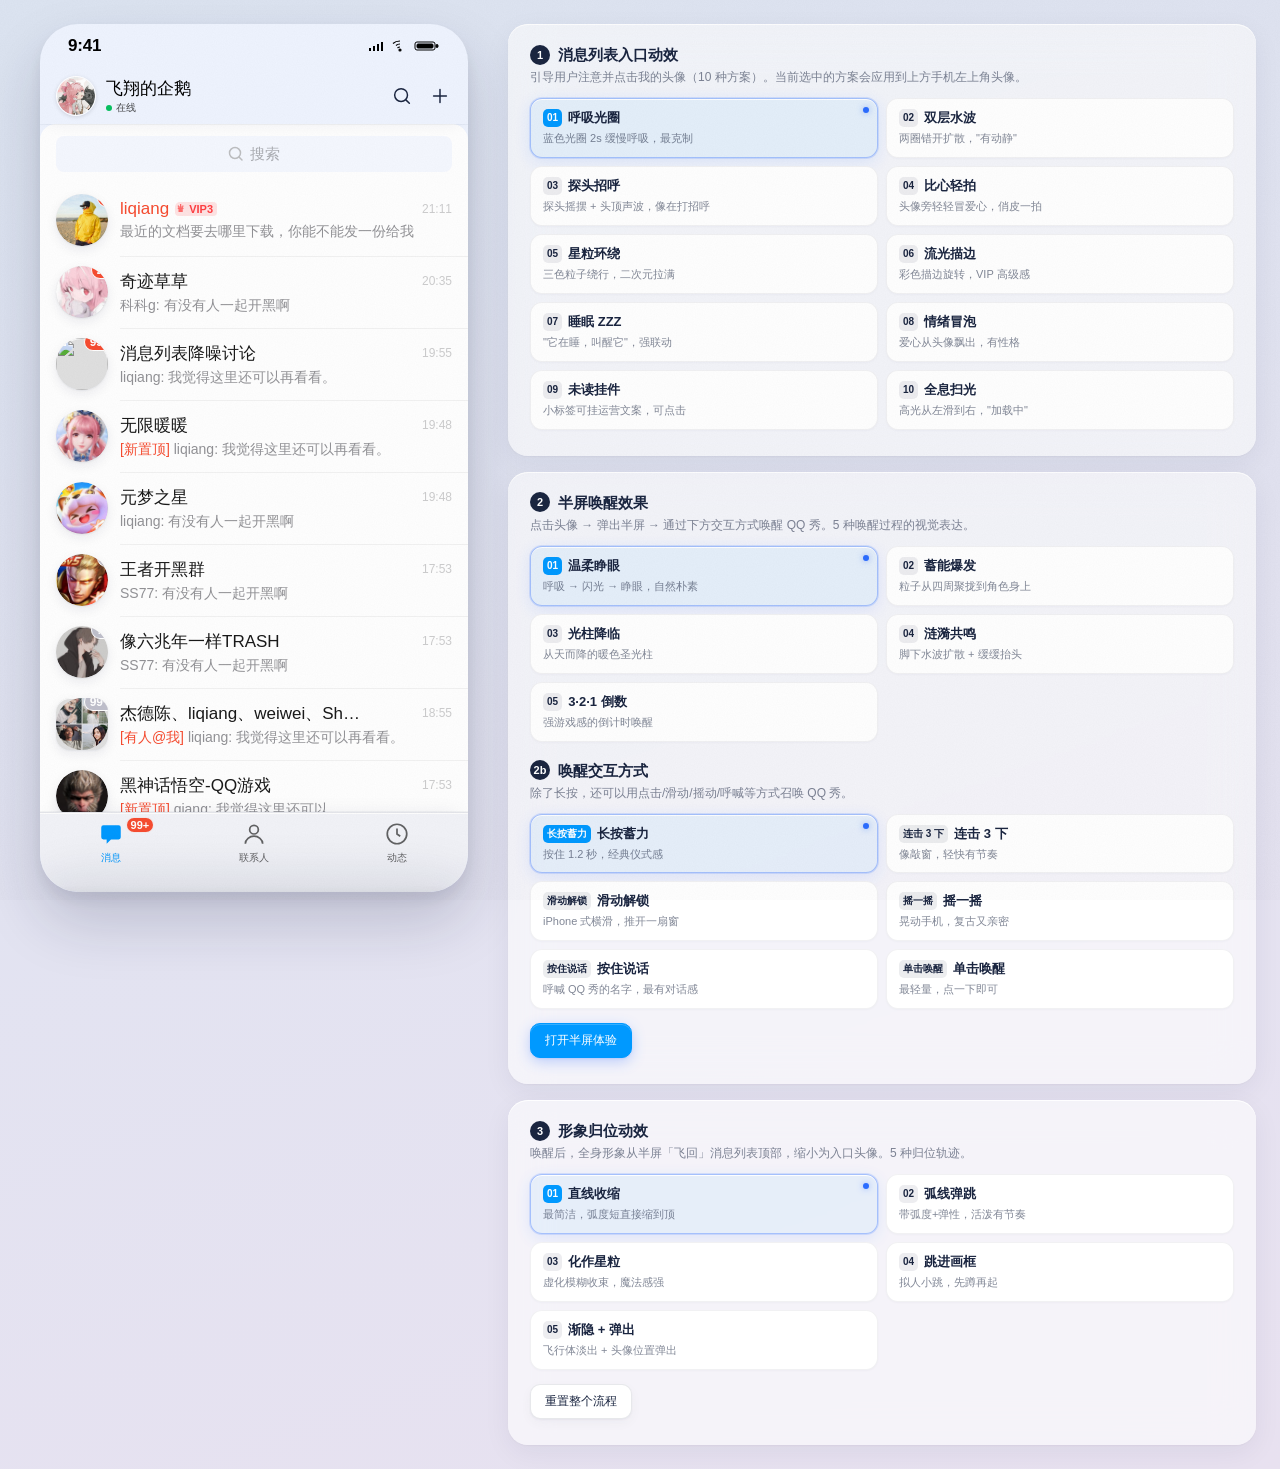
==== commit 50ba0d4a: "feat(avatar): pink portrait as entry, APNG wake-up animation as the 'awake' form - add assets/avatar" ====
--- a/index.html
+++ b/index.html
@@ -41,7 +41,7 @@
       <!-- 顶部导航：我的头像（入口） -->
       <div class="navbar">
         <div class="me-avatar" id="meAvatar" data-effect="1">
-          <img src="assets/avatar/body-closed.png" alt="我的头像" id="meAvatarImg" />
+          <img src="assets/avatar/pink-portrait.png" alt="我的头像" id="meAvatarImg" />
           <!-- 各类动效叠加层 -->
           <div class="fx-layer"></div>
           <div class="fx-outer">
@@ -123,13 +123,17 @@
             <div class="halo-orbit">
               <span></span><span></span><span></span>
             </div>
-            <img class="img-closed" src="assets/avatar/body-closed.png" alt="" />
-            <img class="img-open"   src="assets/avatar/body-open.png"   alt="" />
+            <!-- 闭眼态：静态粉色头像（沉睡） -->
+            <img class="img-closed" src="assets/avatar/pink-portrait.png" alt="" />
+            <!-- 睁眼态：APNG 动图，从沉睡到活过来（loop=1，播完定格在最后一帧） -->
+            <img class="img-open"   src="assets/avatar/pink-awake.png"    alt="" />
             <div class="flash"></div>
           </div>
-          <!-- 角色台词气泡：唤醒后可编辑作为「我的 Slogan」，并支持切换音色、播放 TTS -->
+          <!-- 角色台词气泡：唤醒后可编辑作为「我的 Slogan」，并支持切换音色、播放 TTS
+               ▶ 播放按钮做成气泡内的"小喇叭"，紧贴文字左侧，
+               ✎ / 音色 两个操作仍用悬浮工具条呈现（避免气泡变长） -->
           <div class="speech-wrap" id="speechWrap">
-            <!-- 迷你工具条：编辑 / 音色 / 播放 -->
+            <!-- 迷你工具条：编辑 / 音色（播放按钮已内嵌到气泡里，这里不再重复） -->
             <div class="speech-tools" id="speechTools" aria-hidden="true">
               <button class="st-btn st-edit"  id="speechEditBtn"  type="button" title="编辑文案">
                 <svg width="13" height="13" viewBox="0 0 24 24" fill="none" stroke="currentColor" stroke-width="2.2" stroke-linecap="round" stroke-linejoin="round"><path d="M12 20h9"/><path d="M16.5 3.5a2.121 2.121 0 1 1 3 3L7 19l-4 1 1-4z"/></svg>
@@ -147,12 +151,15 @@
                   <button type="button" data-voice="zh-CN-YunjianNeural"  data-label="云健">云健 · 磁性男声</button>
                 </div>
               </div>
-              <button class="st-btn st-play" id="speechPlayBtn" type="button" title="播放语音">
-                <svg class="ic-play" width="13" height="13" viewBox="0 0 24 24" fill="currentColor"><path d="M8 5v14l11-7z"/></svg>
-                <svg class="ic-loading" width="13" height="13" viewBox="0 0 24 24" fill="none" stroke="currentColor" stroke-width="2.4" stroke-linecap="round"><path d="M21 12a9 9 0 1 1-6.2-8.55"/></svg>
+            </div>
+            <!-- 气泡本体：▶ 按钮在左，文字在右（文字单独用 span 承载 contenteditable） -->
+            <div class="speech" id="speech">
+              <button class="sp-play" id="speechPlayBtn" type="button" title="播放语音" aria-label="播放语音">
+                <svg class="ic-play"    width="12" height="12" viewBox="0 0 24 24" fill="currentColor"><path d="M8 5v14l11-7z"/></svg>
+                <svg class="ic-loading" width="12" height="12" viewBox="0 0 24 24" fill="none" stroke="currentColor" stroke-width="2.4" stroke-linecap="round"><path d="M21 12a9 9 0 1 1-6.2-8.55"/></svg>
               </button>
-            </div>
-            <div class="speech" id="speech" spellcheck="false" data-placeholder="写一句你的 Slogan…">Hi，初次见面~</div>
+              <span class="speech-text" id="speechText" spellcheck="false" data-placeholder="写一句你的 Slogan…">Hi，初次见面~</span>
+            </div>
           </div>
         </div>
 
@@ -236,9 +243,9 @@
         </div>
       </div>
 
-      <!-- 飞行体（归位） -->
+      <!-- 飞行体（归位）：用活过来后的形象（静态定格即可，飞行途中不需要重播动画） -->
       <div class="fly-body" id="flyBody" data-return="1">
-        <img src="assets/avatar/body-open.png" alt="" />
+        <img src="assets/avatar/pink-portrait.png" alt="" />
       </div>
 
     </div>
--- a/styles/wakeup.css
+++ b/styles/wakeup.css
@@ -71,11 +71,9 @@
   opacity: 0;
   transform: translateY(8px);
 }
-/* 两行节奏：title 先出（.75s）→ subtitle 紧随（1.45s）。
-   greeting 行虽隐藏，仍保留 keyframes 以兼容旧逻辑。 */
 .sheet.reveal .sheet-head .greeting { animation: line-in .55s cubic-bezier(.2,.9,.3,1) .75s forwards; }
-.sheet.reveal .sheet-head .title    { animation: line-in .55s cubic-bezier(.2,.9,.3,1) .75s forwards; }
-.sheet.reveal .sheet-head .subtitle { animation: line-in .55s cubic-bezier(.2,.9,.3,1) 1.45s forwards; }
+.sheet.reveal .sheet-head .title    { animation: line-in .55s cubic-bezier(.2,.9,.3,1) 1.55s forwards; }
+.sheet.reveal .sheet-head .subtitle { animation: line-in .55s cubic-bezier(.2,.9,.3,1) 2.35s forwards; }
 @keyframes line-in {
   0%   { opacity: 0; transform: translateY(12px); filter: blur(4px); }
   60%  { filter: blur(0); }
@@ -83,10 +81,7 @@
 }
 
 /* 最大一级：打招呼 —— 对话感的核心 */
-/* 简化为两行版式：隐藏问候行，只保留 title + subtitle 两行核心信息
-   （DOM 仍保留，便于 main.js 继续写入文案，避免大面积改逻辑） */
 .sheet .sheet-head .greeting {
-  display: none;
   font-size: 22px; font-weight: 700;
   color: #1a2540;
   letter-spacing: .3px;
@@ -155,7 +150,7 @@
 }
 
 /* 闭眼状态：第一版的圆形头像（小尺寸、垂直居中）
-   素材统一用 body-closed.png（与 navbar 入口一致），
+   素材统一用 pink-portrait.png（与 navbar 入口一致），
    用 object-position 把头肩部裁进圆形里 */
 .body .img-closed {
   position: absolute;
@@ -328,12 +323,15 @@
   opacity: 1; transform: translateY(0) scale(1);
 }
 
-/* 气泡本体 */
+/* 气泡本体：内含 [▶ 播放按钮][文字 span]，左右横排 */
 .speech {
   position: relative;
-  display: inline-block;
+  display: inline-flex;
+  align-items: center;
+  gap: 6px;
   background: #fff;
-  padding: 7px 12px;
+  /* 左 padding 收窄一些，为内嵌的 ▶ 按钮让位 */
+  padding: 5px 12px 5px 6px;
   /* 圆角：尾尖在左下 → 左下角收成 4px */
   border-radius: 14px 14px 14px 4px;
   border-bottom-left-radius: 4px;
@@ -341,10 +339,10 @@
   box-shadow: 0 6px 16px rgba(20,30,60,.12);
   font-size: 13px; color: #1a2540; font-weight: 500;
   white-space: nowrap;
-  max-width: 220px;
+  max-width: 240px;
   /* 唤醒后允许点击编辑 */
   pointer-events: auto;
-  cursor: text;
+  cursor: default;
   outline: none;
   /* 编辑时给一个柔和的呼吸边框 */
   transition: box-shadow .2s ease, transform .2s ease;
@@ -361,17 +359,56 @@
   width: 8px; height: 8px; background: #fff;
   box-shadow: -2px 2px 4px rgba(20,30,60,.04);
 }
+/* 文字部分（真正可编辑的载体） */
+.speech-text {
+  display: inline-block;
+  cursor: text;
+  outline: none;
+  min-width: 6px; /* 空内容时仍有点击区 */
+}
 /* 编辑态：高亮边框 + 允许换行/光标 */
 .speech.editing {
-  cursor: text;
   white-space: normal;
   box-shadow: 0 0 0 2px rgba(58,118,255,.45), 0 8px 22px rgba(20,30,60,.18);
 }
-/* 空内容时显示 placeholder */
-.speech:empty::before {
+/* 空内容时显示 placeholder（挂在文字 span 上，避免把按钮算进"空"的判断） */
+.speech-text:empty::before {
   content: attr(data-placeholder);
   color: #9aa3b8;
   font-weight: 400;
+}
+
+/* ─────────── 气泡内嵌的 ▶ 播放按钮 ───────────
+   位于文字左侧，默认是一个浅蓝圆形的小喇叭，点击播放 TTS。
+   loading / playing 态用同一套视觉切换。 */
+.sp-play {
+  flex: 0 0 auto;
+  width: 22px; height: 22px;
+  display: inline-flex; align-items: center; justify-content: center;
+  padding: 0;
+  border: 0;
+  border-radius: 50%;
+  background: rgba(58,118,255,.12);
+  color: #3a76ff;
+  cursor: pointer;
+  transition: background .15s ease, transform .1s ease, color .15s ease;
+}
+.sp-play:hover { background: rgba(58,118,255,.22); }
+.sp-play:active { transform: scale(.92); }
+.sp-play svg { display: block; }
+/* ▶ 图标相对圆心略右移 1px，视觉上更"居中" */
+.sp-play .ic-play { transform: translateX(1px); }
+.sp-play .ic-loading { display: none; }
+.sp-play.loading { background: rgba(58,118,255,.18); }
+.sp-play.loading .ic-play { display: none; }
+.sp-play.loading .ic-loading {
+  display: block;
+  animation: st-spin .8s linear infinite;
+  transform: none;
+}
+.sp-play.playing {
+  background: #3a76ff;
+  color: #fff;
 }
 
 /* ─────────── 迷你工具条 ───────────
@@ -456,17 +493,35 @@
   color: #3a76ff; font-weight: 600;
 }
 
-/* 播放按钮的 loading 切换 */
-.st-play .ic-loading { display: none; }
-.st-play.loading .ic-play { display: none; }
-.st-play.loading .ic-loading {
-  display: block;
-  animation: st-spin .8s linear infinite;
-}
-.st-play.playing { background: rgba(58,118,255,.35); }
+/* 旋转动画：供气泡内 .sp-play loading 态复用 */
 @keyframes st-spin {
   to { transform: rotate(360deg); }
 }
+
+/* 气泡下方的非阻塞 toast（TTS 失败时提示用户启动服务等） */
+.speech-toast {
+  position: absolute;
+  left: 0; top: calc(100% + 8px);
+  max-width: 260px;
+  padding: 7px 10px;
+  background: rgba(26,37,64,.94);
+  color: #fff;
+  font-size: 11.5px; line-height: 1.4;
+  border-radius: 8px;
+  box-shadow: 0 8px 20px rgba(20,30,60,.25);
+  opacity: 0;
+  transform: translateY(-4px);
+  transition: opacity .2s ease, transform .2s ease;
+  pointer-events: none;
+  white-space: normal;
+  z-index: 7;
+}
+.speech-toast.show {
+  opacity: 1;
+  transform: translateY(0);
+}
+.speech-toast[data-level="error"]  { background: rgba(200,45,60,.94); }
+.speech-toast[data-level="warn"]   { background: rgba(210,130,20,.94); }
 
 /* 底部操作区
    margin-top: auto —— 把按钮区推到 sheet 底部，
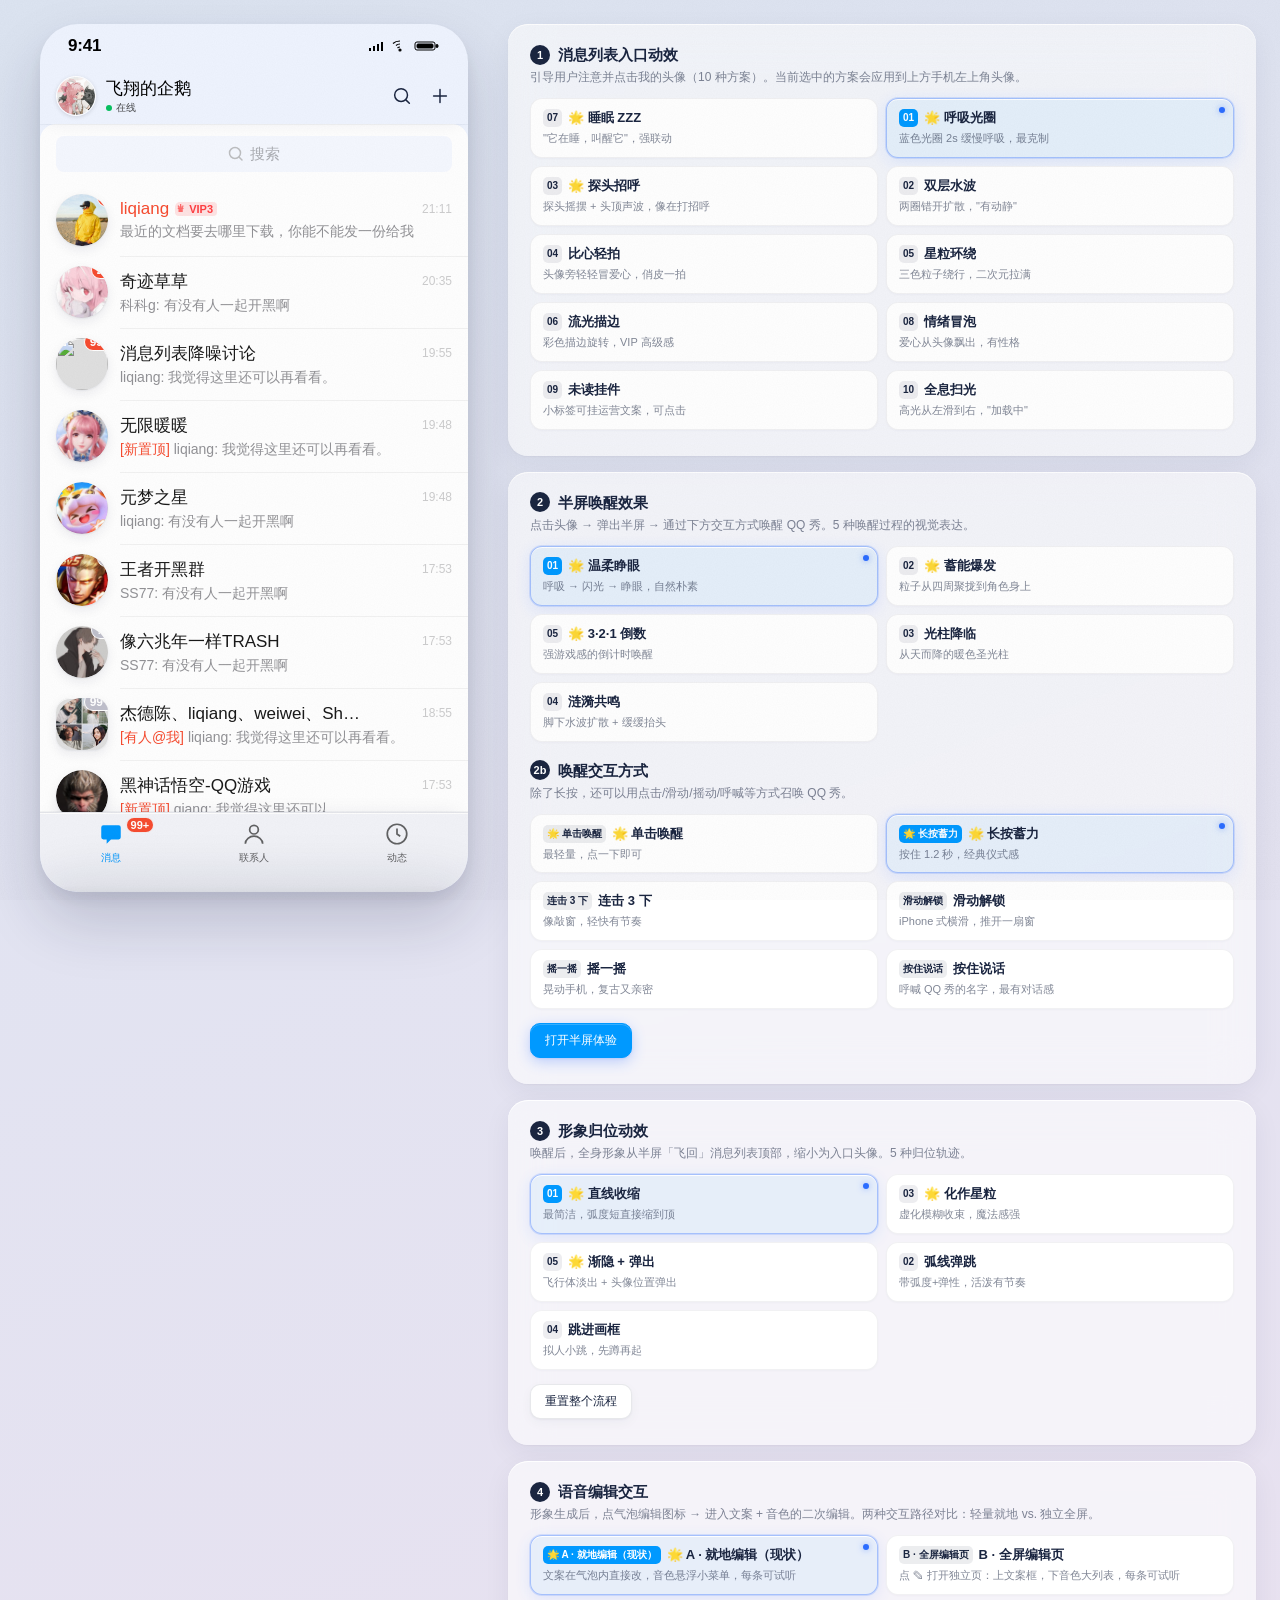
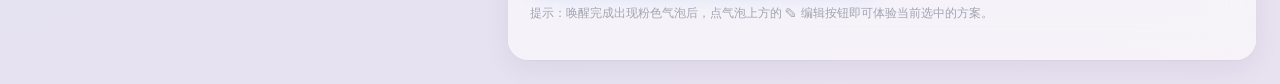
==== commit 05a28864: "feat(speech-edit): add A/B comparison — inline popup vs. full-screen edit page User request: add a 5" ====
--- a/index.html
+++ b/index.html
@@ -144,11 +144,30 @@
                   <span class="st-voice-label" id="speechVoiceLabel">晓晓</span>
                 </button>
                 <div class="st-voice-menu" id="speechVoiceMenu" role="menu">
-                  <button type="button" data-voice="zh-CN-XiaoxiaoNeural" data-label="晓晓">晓晓 · 温柔女声</button>
-                  <button type="button" data-voice="zh-CN-XiaoyiNeural"   data-label="晓伊">晓伊 · 活泼女声</button>
-                  <button type="button" data-voice="zh-CN-YunxiNeural"    data-label="云希">云希 · 阳光男声</button>
-                  <button type="button" data-voice="zh-CN-YunyangNeural"  data-label="云扬">云扬 · 沉稳男声</button>
-                  <button type="button" data-voice="zh-CN-YunjianNeural"  data-label="云健">云健 · 磁性男声</button>
+                  <!-- 每条结构：[文字区（点选=切换 + 试听）] [▶ 独立试听（点=只听不切）]
+                       "文字区切换后自动播放" 是现有行为（main.js speechVoiceMenu click）；
+                       右侧独立 ▶ 用 data-preview 标记，click 时 stopPropagation，
+                       这样用户可以先试听几个再决定切换哪个。 -->
+                  <button type="button" data-voice="zh-CN-XiaoxiaoNeural" data-label="晓晓">
+                    <span class="vm-text">晓晓 · 温柔女声</span>
+                    <span class="vm-preview" data-preview title="试听"><svg width="10" height="10" viewBox="0 0 24 24" fill="currentColor"><path d="M8 5v14l11-7z"/></svg></span>
+                  </button>
+                  <button type="button" data-voice="zh-CN-XiaoyiNeural"   data-label="晓伊">
+                    <span class="vm-text">晓伊 · 活泼女声</span>
+                    <span class="vm-preview" data-preview title="试听"><svg width="10" height="10" viewBox="0 0 24 24" fill="currentColor"><path d="M8 5v14l11-7z"/></svg></span>
+                  </button>
+                  <button type="button" data-voice="zh-CN-YunxiNeural"    data-label="云希">
+                    <span class="vm-text">云希 · 阳光男声</span>
+                    <span class="vm-preview" data-preview title="试听"><svg width="10" height="10" viewBox="0 0 24 24" fill="currentColor"><path d="M8 5v14l11-7z"/></svg></span>
+                  </button>
+                  <button type="button" data-voice="zh-CN-YunyangNeural"  data-label="云扬">
+                    <span class="vm-text">云扬 · 沉稳男声</span>
+                    <span class="vm-preview" data-preview title="试听"><svg width="10" height="10" viewBox="0 0 24 24" fill="currentColor"><path d="M8 5v14l11-7z"/></svg></span>
+                  </button>
+                  <button type="button" data-voice="zh-CN-YunjianNeural"  data-label="云健">
+                    <span class="vm-text">云健 · 磁性男声</span>
+                    <span class="vm-preview" data-preview title="试听"><svg width="10" height="10" viewBox="0 0 24 24" fill="currentColor"><path d="M8 5v14l11-7z"/></svg></span>
+                  </button>
                 </div>
               </div>
             </div>
@@ -243,6 +262,33 @@
         </div>
       </div>
 
+      <!-- ============================================================
+           方案 B：语音编辑「全屏编辑页」
+           点气泡的 ✎ 时若 state.speechEdit === 'B'，则打开这一页；
+           上方是大号 textarea（Slogan 文案），下方是音色大列表——每条
+           都有独立的 ▶ 试听 + 右侧单选指示器。
+           保存=写入 slogan+切当前音色+关闭；取消=不改动关闭。
+           位置：放在 .sheet 之后、.fly-body 之前，让它的 z-index 可以
+           盖在 sheet 上，但遇到归位飞行（.fly-body）时不影响飞行轨迹。
+           ============================================================ -->
+      <div class="edit-page" id="editPage" aria-hidden="true">
+        <div class="ep-header">
+          <button class="ep-cancel" id="epCancelBtn" type="button">取消</button>
+          <div class="ep-title">编辑 Slogan</div>
+          <button class="ep-save" id="epSaveBtn" type="button">保存</button>
+        </div>
+        <div class="ep-body">
+          <div class="ep-section-label">我的 Slogan</div>
+          <textarea class="ep-textarea" id="epTextarea" maxlength="30" placeholder="写一句代表你的 Slogan…"></textarea>
+          <div class="ep-counter"><span id="epCount">0</span>/30</div>
+
+          <div class="ep-section-label" style="margin-top:18px">选择音色</div>
+          <div class="ep-voice-list" id="epVoiceList">
+            <!-- 由 JS 根据 VOICE_LABELS + 额外描述渲染（保持与气泡菜单一致） -->
+          </div>
+        </div>
+      </div>
+
       <!-- 飞行体（归位）：用活过来后的形象（静态定格即可，飞行途中不需要重播动画） -->
       <div class="fly-body" id="flyBody" data-return="1">
         <img src="assets/avatar/pink-portrait.png" alt="" />
@@ -283,6 +329,22 @@
       </div>
     </div>
 
+    <!-- ========================================================
+         第 4 个 console：生成页的语音编辑交互 —— A / B 两个方案对比
+         A：就地小弹出（沿用现状：气泡内编辑 + 气泡下方音色小菜单，每条可试听）
+         B：全屏编辑页（点编辑图标 → 打开独立编辑页：上方 textarea，下方音色大列表）
+         —————————————————————————————————————————————————————————
+         为什么做成独立 console 而不是放进现有的 4 组：语音编辑是「生成
+         以后」的二次编辑交互，与前三组（入口动效 / 唤醒 / 归位）的顺序
+         体验并列但独立，用户需要对 A/B 做并排试用才能体感差别。
+         ======================================================== -->
+    <div class="console">
+      <h2><span class="num">4</span>语音编辑交互</h2>
+      <p class="tip">形象生成后，点气泡编辑图标 → 进入文案 + 音色的二次编辑。两种交互路径对比：轻量就地 vs. 独立全屏。</p>
+      <div class="opts cols-2" id="speechEditOpts"></div>
+      <p class="tip" style="margin-top:10px; opacity:.7;">提示：唤醒完成出现粉色气泡后，点气泡上方的 ✎ 编辑按钮即可体验当前选中的方案。</p>
+    </div>
+
   </div>
 </div>
 
--- a/styles/common.css
+++ b/styles/common.css
@@ -179,20 +179,51 @@
 }
 
 /* 归位后：头像变成圆角方形的「全身形象」展示框
-   注意：不要加 box-shadow —— 投影会让导航栏整体显脏，且与"她回到了你身边"的轻盈感冲突 */
+   注意：不要加 box-shadow —— 投影会让导航栏整体显脏，且与"她回到了你身边"的轻盈感冲突
+   用户反馈："左上角归位后还是有一层蓝色渐变"——原先给容器做了一层
+   linear-gradient(#F4F7FF → #E3ECFF) 的浅冷蓝底色，本意是给透明 PNG
+   一个柔和的托底，但在 navbar 上就是一块可见的蓝色渐变方块。
+   改成 background: transparent，角色形象直接贴在 navbar 上，没有额外色块。 */
 .navbar .me-avatar.returned {
   width: 44px; height: 54px;
   border-radius: 12px;
-  background: linear-gradient(180deg, #F4F7FF 0%, #E3ECFF 100%);
+  background: transparent;
   box-shadow: none;
 }
 .navbar .me-avatar.returned > img {
   border-radius: 12px;
   object-fit: contain;
-  object-position: center bottom;
+  /* 说明 —— 用户反馈演化到现在的最终形态：
+     · "归位到左上角时，全身形象需要放大到 1.5 倍"（本轮诉求）
+     · 同时必须避免之前踩过的两个坑：
+       (a) "归位时静态头像也会变大"：triggerReturn() 在飞行开始前就给
+           meAvatar 加 .returned（为了提前锁定 44×54 终点几何），所以如果把
+           scale(1.5) 写在 .returned > img 上，飞行还没开始，navbar 上的
+           原闭眼静态头像就会先膨胀一下。
+       (b) "归位的形象偏下了"：PNG 画布顶部本就有透明留白，scale 从中心
+           放大会把头压向下半。
+     解法：
+     · .returned 本身只负责\"容器形状 + 槽位几何\"（44×54 圆角方形），不带
+       scale——这样飞行途中 navbar 里的静态图仍然是 1.0 正常显示，不会预膨胀。
+     · 真正的 1.5x 放大放到 .returned.landed > img（见下）；.landed 类由
+       onFlyEnd() 在飞行结束瞬间才加上，与飞行 keyframe 终点的 scale(1.5)
+       无缝对齐。
+     · object-position: center top + transform-origin: center top（下面
+       的 .landed 规则里）让放大以顶边为锚点向下扩，头稳定在容器上沿，
+       缓解"偏下"感；navbar 无 overflow: hidden，溢出下半身自然落到 navbar
+       下方空白，不影响相邻元素布局。 */
+  object-position: center top;
   border: 0;
   box-shadow: none;
   background: transparent;
+}
+/* 落位态专用：飞行结束瞬间由 JS 追加 .landed —— 此时才放大 1.5x，
+   保证"飞行前静态头像不预胀 + 落位后形象变大"两个需求同时满足。
+   transform-origin: center top 与 object-position: center top 配合，
+   放大时以容器顶边为锚点向下扩，头顶稳在 navbar 可视带内。 */
+.navbar .me-avatar.returned.landed > img {
+  transform: scale(1.5);
+  transform-origin: center top;
 }
 .navbar .me-info {
   margin-left: 10px; line-height: 1;
--- a/styles/effects.css
+++ b/styles/effects.css
@@ -69,10 +69,16 @@
   100% { transform: scale(2); opacity: 0; }
 }
 
-/* ---------- 3. 探头招呼（合并版：探头摇摆 + 头顶声波短线）
+/* ---------- 3. 探头招呼（合并版：探头摇摆 + 头顶声波弧线）
      - 角色每隔几秒探头摇摆一下
-     - 头顶冒出 3 根短声波线，避开右侧昵称区域
-   ---------- */
+     - 头顶冒出 3 道「半弧声波」从小到大依次扩散 + 小圆点作为声源起点
+   用户反馈："现在看起来像乱码"——旧方案用 3 根短斜杠（中间 + ±32° 两根）
+   同时闪烁，在 40×16 小盒子里既没有扩散运动也没有层次，视觉上就是
+   "==" / "/\\" 这种字符符号，脑补不出"声波"。
+   这版改成漫画里"叫声"的经典图形：半圆弧（border-top 的上半椭圆）+
+   依次 delay 放大扩散，最底下一道最小最快、越外越晚越大越淡。
+   同时在声源位置加一个小圆点（.fx-outer::before）代表"嘴在发声"的
+   起点，让三道弧"从点里扩出来"的因果关系肉眼可读。 ---------- */
 [data-effect="3"] img {
   animation: fx3-shake 3.2s ease-in-out infinite;
   transform-origin: 50% 90%;
@@ -84,39 +90,76 @@
   88%  { transform: rotate(-6deg); }
   94%  { transform: rotate(4deg); }
 }
-/* 借用 fx-outer 里现成的 5 个 <i> 元素，只显示前 3 根（display 由顶部统一规则控制），
-   并把它们整体定位到头像「正上方」，避免与右侧昵称重叠 */
+/* 把容器放大到 28×20，放得下三道弧 + 声源点；整体坐到头像正上方 */
 [data-effect="3"] .fx-outer {
-  width: 40px; height: 16px;
-  /* 把整个声波容器移到头像上方 */
+  width: 28px; height: 20px;
   top: -2px;
   transform: translate(-50%, -100%);
 }
+/* 声源小圆点（代表"张嘴发声"的位置）——贴在容器底部中央、头顶之上。
+   不跟随弧的扩散动画，但做轻微的呼吸（opacity 0.4 → 1），暗示"正在叫"。 */
+[data-effect="3"] .fx-outer::before {
+  content: "";
+  position: absolute;
+  left: 50%; bottom: -1px;
+  width: 4px; height: 4px;
+  margin-left: -2px;
+  border-radius: 50%;
+  background: #0099FF;
+  animation: fx3-dot 3.2s ease-in-out infinite;
+}
+@keyframes fx3-dot {
+  0%, 70%, 100% { opacity: .35; transform: scale(1); }
+  78%           { opacity: 1;    transform: scale(1.25); }
+}
+/* 三道同心半弧：用 border-top + border-radius 50%/100% 画上半椭圆。
+   每道 <i> 共享同一个 fx3-wave 动画（放大 + 淡出），靠 delay 形成"一道接
+   一道往外扩"的节奏。宽高先给 nth-child 按层级覆盖。 */
 [data-effect="3"] .fx-outer i {
   position: absolute;
-  width: 7px; height: 1.6px;
-  background: #0099FF; border-radius: 2px;
-  /* 与角色"探头摇摆"同步：摇摆瞬间冒出来 */
-  animation: fx3-wave 3.2s ease-in-out infinite;
-}
+  left: 50%; bottom: 0;
+  border: 1.5px solid #0099FF;
+  border-bottom: 0;
+  border-radius: 50% 50% 0 0 / 100% 100% 0 0;
+  background: transparent;
+  transform: translateX(-50%) scale(.3);
+  opacity: 0;
+  animation: fx3-wave 3.2s ease-out infinite;
+  pointer-events: none;
+}
+/* 最内：小弧，最早出现——与角色摇摆首帧对齐 */
 [data-effect="3"] .fx-outer i:nth-child(1) {
-  left: 50%; bottom: 2px;
-  transform: translateX(-50%) rotate(0deg);
-  width: 9px;
-}
+  width: 10px; height: 5px;
+  animation-delay: 0s;
+}
+/* 中间：稍大，晚 0.12s */
 [data-effect="3"] .fx-outer i:nth-child(2) {
-  left: 22%; bottom: 6px;
-  transform: rotate(-32deg);
+  width: 16px; height: 8px;
   animation-delay: .12s;
-}
+  opacity: .85; /* 作用域内的基础值，仍会被 keyframes 的 opacity 接管 */
+}
+/* 最外：最大最淡、再晚 0.24s，形成"扩散尾巴" */
 [data-effect="3"] .fx-outer i:nth-child(3) {
-  right: 22%; bottom: 6px;
-  transform: rotate(32deg);
-  animation-delay: .12s;
-}
+  width: 22px; height: 11px;
+  border-width: 1.2px; /* 外圈略细，自然"消散" */
+  animation-delay: .24s;
+}
+/* 共用关键帧：在 76%~94% 区间完成一次"从小圆点旁边长出来→向外扩大→淡出"
+   这个叙事正好覆盖 fx3-shake 的摇摆段（76%~94%），视觉上同步成"她一歪头
+   就叫了一声"。opacity 从 0 快速起 0.9，再随 scale 放大同时淡回 0。 */
 @keyframes fx3-wave {
-  0%, 70%, 100% { opacity: 0; }
-  76%, 88%      { opacity: 1; }
+  0%, 70%, 100% {
+    opacity: 0;
+    transform: translateX(-50%) scale(.3);
+  }
+  76% {
+    opacity: .9;
+    transform: translateX(-50%) scale(.55);
+  }
+  94% {
+    opacity: 0;
+    transform: translateX(-50%) scale(1.1);
+  }
 }
 
 /* ---------- 4. 比心轻拍（替代原"漫画声波"，与方案 8 飘心做差异化）
--- a/styles/wakeup.css
+++ b/styles/wakeup.css
@@ -50,17 +50,27 @@
 
 /* 引导文案：与头像之间留出呼吸空间
    注意：上一版用 margin-top: -24px 让文案贴着头像，
-   但唤醒后 .img-open 会 scale(1.35) 向上长，
+   但唤醒后 .img-open 会 scale(1.5) 向上长，
    头部正好砸进文案区 —— 所以这里把负 margin 去掉，
    再补一点正向 margin-top，给形象顶部腾空间。 */
 .sheet .sheet-head {
   text-align: center;
   padding: 0 28px 6px;
-  margin-top: 8px;
+  /* 默认（唤醒前）：margin-top 收到 -8px，让引导文案整体上移、更贴近
+     头像下方。对应用户反馈\"唤醒前的文案上移一些\"。
+     唤醒后由下面 .stage-area.awake ~ .sheet-head 覆盖为 32px —— 唤醒后
+     APNG 放大需要和文案拉开距离，两种状态用不同 margin-top 分别处理。 */
+  margin-top: -8px;
   margin-bottom: 14px;
   flex-shrink: 0;
   position: relative;
   z-index: 2;
+}
+/* 唤醒后：恢复较大的顶部间距，给放大后的 APNG 留呼吸空间。
+   .stage-area.awake 与 .sheet-head 都是 .sheet 的直接子节点
+   （stage-area 在前、sheet-head 在后），用一般同辈选择器 ~ 命中。 */
+.sheet .stage-area.awake ~ .sheet-head {
+  margin-top: 32px;
 }
 /* 逐句浮现：每行独立动画，交错延迟
    叙事节奏：头像先放大入场（0.7s），随后文案 一句一句 飘出
@@ -117,6 +127,14 @@
   min-height: 16px;
   line-height: 1.5;
 }
+/* 唤醒成功后（生成结果屏）完全隐藏副标题 —— 只保留一行主标题"你的 QQ 秀已苏醒"，
+   让放大到 1.5 倍的 APNG 形象和标题构成更干净的视觉焦点。
+   不直接对 .subtitle 设 display:none，因为后续归位/再看看流程还会复用这个节点
+   做 toast 文案（main.js 里的 triggerReturn / saveCancelBtn）；用 is-hidden 类
+   由 JS 在唤醒成功那一刻加上，在后续写入新文案时再移除。 */
+.sheet .sheet-head .subtitle.is-hidden {
+  display: none;
+}
 
 /* 形象舞台
    - flex: 0 0 auto：只占自身高度，不再吞噬中段空间，sheet-head 才能往上贴。
@@ -125,7 +143,7 @@
      stage-area 自身的内边距 → 光柱 / ripple 等绝对定位元素的高度也会被撑高，
      所以改用 margin-top 把"位置"下推、padding-top 只保留少量给 .img-open 的
      scale 缓冲）。
-   - padding-top: 24px：给 .img-open 的 scale(1.18) 顶部留出生长余量。
+   - padding-top: 24px：给 .img-open 的 scale(1.5) 顶部留出生长余量。
    - padding-bottom: 8px：避免脚底光斑/涟漪与文案首行黏在一起。 */
 .sheet .stage-area {
   flex: 0 0 auto; position: relative;
@@ -168,18 +186,24 @@
 
 /* 睁眼状态：全身形象（占满 .body）
    - transform-origin: 50% 100%（脚底锚点） → 形象往上长，不会跨到下方文案。
-   - scale 从 1.35 降到 1.18：之前太大，导致头顶/肩膀超出 .body 上沿被裁，
-     看起来像"被遮挡"。1.18 让全身完整显示在 stage-area 内。
-   - 配合 stage-area 的 padding-top: 56px，形象整体也比以前低一点，
-     与上方 sheet 顶部、下方文案都拉开距离。 */
+   - scale 2.052：用户反馈"动图再缩小为 0.9 倍"，2.28 × 0.9 ≈ 2.052。
+     形象略小一圈，给顶部文案和周围水波纹留出更多视觉余量。
+   - translateY(63px)：形象整体变小后，原 70px 下推相对形象尺寸就偏大，
+     同步按 0.9 缩到 63px，保持脸部大致落在画面中段偏下的同一视觉位置。
+   - 这里只改 .img-open（唤醒后形象），.img-closed（唤醒前的圆头像）保持不变。 */
 .body .img-open {
   position: absolute; inset: 0;
   width: 100%; height: 100%;
   object-fit: contain;
   opacity: 0;
-  transform: scale(1.18);
+  transform: translateY(63px) scale(2.052);
   transform-origin: 50% 100%;
   transition: opacity .4s ease;
+  /* z-index: 2 —— 把角色图层显式抬到爆发伪元素（z-index:0）之上，
+     用户反馈"光晕放在动图后，不要挡住动图"。.body 自身 position:relative
+     建立 stacking context，这里设正值即可保证 .img-open 永远压在
+     .body.burst::before / ::after 的水波纹上方。 */
+  z-index: 2;
 }
 
 .body.awake .img-closed { opacity: 0; }
@@ -296,6 +320,79 @@
   35%  { opacity: 1; }
   100% { opacity: 0; transform: scale(1.4); }
 }
+
+/* ======= 动图定格前的"爆发感"（.body.burst，持续 .7s）=======
+   触发时机：JS 里在 APNG 开始播放后 ≈4.1s 加 .burst（动图 5.1s 总长，
+   接近定格那一瞬），.7s 后移除。
+   视觉层：
+     1) .body::after —— 一层径向高光从 body 中心向外迸发（opacity+scale）
+        比 .flash 的入场闪光更亮、更快，强调"能量定格"。
+     2) .img-open  —— 在当前 translateY(70px) scale(2.28) 基础上叠一组
+        pulse：先向上略缩 (scale .96) 再过冲到 scale 1.06，再回落；
+        用 transform 的【相对偏移】写在另一个自定义属性里有点绕，所以这里
+        直接把完整 transform 写进 keyframe，每一帧都带上 translateY(70px)
+        保证位置不跳。
+     3) .img-open 附加 brightness/saturate 提亮，让"爆发"一瞬的色彩更鲜亮。
+   注意：keyframes 里必须包含完整的 transform，否则浏览器会把缺失值视为
+   initial（translateY=0, scale=1），造成位置跳变。 */
+/* ─── 爆发光晕：蓝色水波纹双圈 ───
+   参考入口态的 .halo-ring（rgba(0,153,255,.5) 1.5px 描边，scale .9→1.35 淡出）
+   和 effects.css 里的 fx2-ripple，做一组同色系的爆发水波：
+     ::after   —— 第一圈描边波纹：scale .45→1.6，opacity 近全→0
+     ::before  —— 第二圈描边 + 柔和中心蓝晕，delay 0.22s 追赶扩散
+   用蓝色是延续入口的视觉语言（用户反馈"光晕还是用蓝色"）。
+   尺寸基准 inset:-90%（.body 180×220 被 .img-open scale(2.052) 撑大到
+   ~370×450，波纹范围必须远超 .body 本体才"包得住人物"）。
+   z-index: 0（配合 .img-open 的 z-index:2）—— 用户反馈"光晕放在动图后，
+   不要挡住动图"。改为角色后方图层，视觉是"从角色身后往外扩的一圈圈光"，
+   而不是盖在脸上。 */
+
+/* 第一圈描边波纹 */
+.body.burst::after {
+  content: '';
+  position: absolute; inset: -90%;
+  border-radius: 50%;
+  border: 2px solid rgba(0, 153, 255, .75);
+  box-shadow: 0 0 24px 4px rgba(80, 170, 255, .3);
+  pointer-events: none;
+  opacity: 0;
+  transform: scale(.45);
+  animation: body-burst-ripple 1s cubic-bezier(.2,.7,.25,1) forwards;
+  z-index: 0;
+}
+
+/* 第二圈描边 + 柔和蓝色中心晕（延后 0.22s 追赶） */
+.body.burst::before {
+  content: '';
+  position: absolute; inset: -90%;
+  border-radius: 50%;
+  border: 1.5px solid rgba(120, 180, 255, .6);
+  background: radial-gradient(circle,
+              rgba(150, 200, 255, .45) 0%,
+              rgba(120, 180, 255, .2)  35%,
+              rgba(120, 180, 255, 0)   70%);
+  pointer-events: none;
+  opacity: 0;
+  transform: scale(.45);
+  animation: body-burst-ripple 1.1s cubic-bezier(.2,.7,.25,1) .22s forwards;
+  z-index: 0;
+}
+
+@keyframes body-burst-ripple {
+  0%   { opacity: 0;   transform: scale(.45); }
+  15%  { opacity: 1;   transform: scale(.75); }
+  55%  { opacity: .55; transform: scale(1.25); }
+  100% { opacity: 0;   transform: scale(1.6); }
+}
+
+/* 角色本身：爆发时不再做 scale 回弹 ——
+   用户反馈"光晕不要让动图播放看起来卡顿"。之前 .body.burst .img-open 会跑
+   一段 0.7s 的 img-burst-pulse（scale 2.052 → 1.98 → 2.178 → 2.052），
+   这段 transform 动画会完全接管 .img-open 的 transform 通道，让 APNG
+   本身的帧播放叠加上一个起伏的缩放，视觉上像是"动作被掐了一下 / 定住了
+   半秒再继续"——就是用户说的"卡顿"。
+   现在 burst 只走外圈水波纹，不改角色 transform，APNG 能完整顺畅地
+   播到尾帧定格。 */
 
 /* 角色台词气泡：紧贴人物右侧（人物在 stage 居中，右边缘 ≈ 中心+90px），
    气泡左尖几乎挨着人物头肩位置，更像"从他嘴边冒出来"
@@ -559,6 +656,14 @@
   align-items: center;
   animation: save-in .5s cubic-bezier(.2,1.3,.3,1);
 }
+/* 唤醒动作一旦触发（.sheet.waking）就立刻隐藏底部所有唤醒触发控件
+   （长按 / 摇一摇 / 语音 / 单击 那一排 .trigger），不等到 5.6s 后
+   .awoken 才收。用户反馈：唤醒按钮应该"唤醒后就消失"，而不是和
+   整段唤醒动画一起赖在屏幕上 5 秒多。
+   .save-row 仍然只在 .awoken 阶段出现 —— 即动画真正落地后才浮出，
+   避免在动图/爆发过程里误触。中间这段真空期底部就是干净的空白，
+   让用户把注意力集中在角色和文案上。 */
+.sheet.waking .trigger,
 .sheet.awoken .trigger { display: none !important; }
 .sheet.awoken .save-row { display: flex; }
 @keyframes save-in {
@@ -861,95 +966,108 @@
   100% { transform: translate(0,0) scale(1.4); opacity: 0; }
 }
 
-/* W3 - 光柱降临：从顶部打下来的纯白圣光柱
-   组合：顶部光源高光 + 外层柔光梯形 + 内层亮芯梯形 + 地面光斑 + 飘落白尘
-   关键调优（白光 · 顶部下落版）：
-   1) 颜色全部改为纯白（rgba(255,255,255,a)），更"圣洁、空气感"，不再带蓝相。
-   2) 渐变重心上移：顶部 alpha 高、底部快速衰减，形成"光从天顶垂下、越往下越散"的视觉。
-   3) lightbeam::before 在顶部加一个圆形高光"光源点"，强化"光从此处打下"的来源感。
-   4) 入场动画 transform-origin: top center + 更迅捷的缓动，模拟"咔哒一下打开"。
-   5) mix-blend-mode: screen 仍保留，避免遮压人物色彩。 */
+/* W3 - 光柱降临：从顶部打下来的暖金圣光柱
+   ──────────────────────────────────────────────────────────────
+   为什么这一版推翻了前一版（纯白 + screen）？
+   舞台底（.stage-area）是 #F4F7FF → #E3ECFF 的浅冷白；头像本身也是
+   浅色粉。纯白光柱 + mix-blend:screen 在"浅底 + 浅主体"上几乎完全
+   消失——两样亮色叠加结果还是亮色，光柱的形状边缘被抹平，看不出效果。
+
+   这一版的调整：
+   1) 颜色换成暖金 #FFC65A → #FF8E2B：和冷白底形成明确色相对比，
+      也更符合"圣光降临"的暖叙事。
+   2) 去掉 mix-blend-mode: screen —— 改回正常 alpha 合成。配合适度
+      抬高 alpha（.55 → .85），光柱能实打实地"压"在底色之上。
+   3) z-index 提到 2（body 默认 auto，在 stage-area 流内）：让光柱
+      在头像上方但用弱透明度 —— 暗示"光从上方打到人物上"。
+   4) drop-shadow 增加落地辉光，地面光斑放大到 300px 并用 filter
+      blur + box-shadow 双层外扩，让"光砸到地面"的视觉重量出来。
+   5) 入场 scaleY from top center（保留），给出"俯冲打下"的方向感。
+*/
 .lightbeam {
   position: absolute; left: 50%; top: 0;
   transform: translateX(-50%);
-  width: 240px; height: 100%;
+  width: 260px; height: 100%;
   pointer-events: none;
   display: none;
-  /* z-index: 0 + body 没有 z-index → body 在前；再加 mix-blend 双保险 */
-  z-index: 0;
+  /* 放到 body（头像）之上：让光柱覆盖头像，形成"光照在人物上"的感觉；
+     alpha 本身不会太高，所以不会遮盖形象 */
+  z-index: 2;
+  /* 整体外发光：让光柱边缘在浅底上"晕"出来 */
+  filter: drop-shadow(0 0 24px rgba(255, 180, 80, .45));
 }
 [data-wake="3"] .lightbeam { display: block; }
 
-/* 顶部光源点：一个圆形白色高光锚在顶端，作为"光的起点" */
+/* 顶部光源点：暖金圆形高光，锚在顶端 —— "光从这里来" */
 .lightbeam::before {
   content: ""; position: absolute;
-  left: 50%; top: -10px;
+  left: 50%; top: -14px;
   transform: translateX(-50%) scale(0);
-  width: 80px; height: 80px;
+  width: 96px; height: 96px;
   border-radius: 50%;
   background: radial-gradient(circle at center,
-    rgba(255,255,255,.95) 0%,
-    rgba(255,255,255,.55) 25%,
-    rgba(255,255,255,.18) 55%,
-    transparent 100%);
-  filter: blur(2px);
-  opacity: 0;
-  mix-blend-mode: screen;
-}
-
-/* 外层柔光梯形 —— 上窄下宽，模拟舞台聚光灯打开的扇面（白·顶部偏亮） */
+    rgba(255, 240, 190, 1)   0%,
+    rgba(255, 210, 120, .85) 25%,
+    rgba(255, 170,  70, .45) 55%,
+    rgba(255, 140,  40,  0)  100%);
+  filter: blur(1.5px);
+  opacity: 0;
+  /* 光源点自身再加一圈橙色外发光 */
+  box-shadow: 0 0 36px 8px rgba(255, 180, 70, .55);
+}
+
+/* 外层柔光梯形 —— 上窄下宽，暖金聚光扇面 */
 .lightbeam .beam-soft {
   position: absolute; left: 50%; top: 0;
   transform: translateX(-50%) scaleY(0);
   transform-origin: top center;
-  width: 240px; height: 100%;
+  width: 260px; height: 100%;
   background: linear-gradient(180deg,
-    rgba(255,255,255,.55) 0%,
-    rgba(255,255,255,.32) 25%,
-    rgba(255,255,255,.14) 60%,
-    rgba(255,255,255,.02) 100%);
-  /* 关键：clip-path 把矩形切成梯形（顶 38%-62% 收窄，底 0-100% 展开）*/
+    rgba(255, 220, 140, .85) 0%,
+    rgba(255, 200, 110, .55) 25%,
+    rgba(255, 170,  80, .28) 60%,
+    rgba(255, 140,  50, .04) 100%);
   clip-path: polygon(38% 0%, 62% 0%, 100% 100%, 0% 100%);
-  filter: blur(4px);
-  opacity: 0;
-  mix-blend-mode: screen;
-}
-
-/* 内层亮芯梯形 —— 同样梯形但更窄、更亮（白·顶部最亮） */
+  filter: blur(3px);
+  opacity: 0;
+}
+
+/* 内层亮芯梯形 —— 更窄、偏白的"灯芯" */
 .lightbeam .beam-core {
   position: absolute; left: 50%; top: 0;
   transform: translateX(-50%) scaleY(0);
   transform-origin: top center;
-  width: 240px; height: 100%;
+  width: 260px; height: 100%;
   background: linear-gradient(180deg,
-    rgba(255,255,255,.85) 0%,
-    rgba(255,255,255,.50) 25%,
-    rgba(255,255,255,.20) 60%,
-    rgba(255,255,255,.03) 100%);
-  /* 内层比外层更窄：顶 46-54%，底 25-75% */
+    rgba(255, 250, 225, .95) 0%,
+    rgba(255, 225, 160, .70) 25%,
+    rgba(255, 190, 100, .32) 60%,
+    rgba(255, 150,  60, .05) 100%);
   clip-path: polygon(46% 0%, 54% 0%, 75% 100%, 25% 100%);
-  filter: blur(2px);
-  opacity: 0;
-  mix-blend-mode: screen;
-}
-
-/* 地面光斑 —— 椭圆扁平 hot-spot，承接光柱底部（白） */
+  filter: blur(1.5px);
+  opacity: 0;
+}
+
+/* 地面光斑 —— 放大 + 双层发光，模拟"光柱砸到地面" */
 .lightbeam .beam-spot {
-  position: absolute; left: 50%; bottom: 16%;
+  position: absolute; left: 50%; bottom: 14%;
   transform: translateX(-50%) scale(0);
-  width: 200px; height: 38px;
+  width: 260px; height: 52px;
   background: radial-gradient(ellipse at center,
-    rgba(255,255,255,.65) 0%,
-    rgba(255,255,255,.30) 35%,
-    rgba(255,255,255,.10) 65%,
-    transparent 100%);
+    rgba(255, 230, 160, .85) 0%,
+    rgba(255, 200, 110, .50) 30%,
+    rgba(255, 170,  70, .18) 65%,
+    rgba(255, 140,  40,  0)  100%);
   border-radius: 50%;
-  filter: blur(2px);
-  opacity: 0;
-  mix-blend-mode: screen;
-}
-
-/* 飘落白尘 —— 4 颗微粒沿光柱缓缓下落，跟随梯形开口分布 */
+  filter: blur(3px);
+  /* 地面光晕外扩 —— 让"光砸地"更有重量 */
+  box-shadow:
+    0 0 40px 8px  rgba(255, 200, 110, .35),
+    0 0 80px 16px rgba(255, 170,  70, .18);
+  opacity: 0;
+}
+
+/* 飘落金尘 —— 4 颗暖色微粒沿光柱下落 */
 .lightbeam .beam-dust {
   position: absolute; left: 50%; top: 0;
   width: 180px; height: 100%;
@@ -958,14 +1076,14 @@
 }
 .lightbeam .beam-dust i {
   position: absolute;
-  width: 4px; height: 4px; border-radius: 50%;
+  width: 5px; height: 5px; border-radius: 50%;
   background: radial-gradient(circle,
-    rgba(255,255,255,1)   0%,
-    rgba(255,255,255,.55) 50%,
-    transparent 100%);
-  filter: blur(.4px);
-  opacity: 0;
-  mix-blend-mode: screen;
+    rgba(255, 245, 210, 1)  0%,
+    rgba(255, 210, 130, .75) 50%,
+    rgba(255, 170,  70,  0)  100%);
+  box-shadow: 0 0 6px rgba(255, 200, 110, .8);
+  filter: blur(.3px);
+  opacity: 0;
 }
 /* 注意：粒子横坐标会随顶/底动态偏移，这里给出大致路径起点 */
 .lightbeam .beam-dust i:nth-child(1) { left: 42%; }
@@ -1025,18 +1143,21 @@
   100% { transform: translateX(-50%) scale(1);    opacity: .65; }
 }
 /* 弱 → 强 → 弱 循环（透明度起伏），保持 scaleY=1。
-   白光版整体 alpha 比蓝光版更高一档，让"打光感"更明显。 */
+   暖金版（取消 screen 之后，alpha 就是真实浓度）：
+   - soft 外层保留较高峰值（.7）做主要"可见光体"；
+   - core 内芯略降（.65）避免完全盖住头像脸部；
+   - spot 地面光斑保留较高峰值，强调"光砸地"的着陆感。 */
 @keyframes w3-pulse-soft {
+  0%, 100% { transform: translateX(-50%) scaleY(1); opacity: .40; }
+  50%      { transform: translateX(-50%) scaleY(1); opacity: .72; }
+}
+@keyframes w3-pulse-core {
   0%, 100% { transform: translateX(-50%) scaleY(1); opacity: .35; }
-  50%      { transform: translateX(-50%) scaleY(1); opacity: .80; }
-}
-@keyframes w3-pulse-core {
-  0%, 100% { transform: translateX(-50%) scaleY(1); opacity: .50; }
-  50%      { transform: translateX(-50%) scaleY(1); opacity: 1; }
+  50%      { transform: translateX(-50%) scaleY(1); opacity: .65; }
 }
 @keyframes w3-pulse-spot {
-  0%, 100% { transform: translateX(-50%) scale(.95); opacity: .35; }
-  50%      { transform: translateX(-50%) scale(1.05); opacity: .85; }
+  0%, 100% { transform: translateX(-50%) scale(.95); opacity: .55; }
+  50%      { transform: translateX(-50%) scale(1.05); opacity: .90; }
 }
 @keyframes w3-dust {
   0%   { top: 0%;   opacity: 0; transform: translateY(0)    scale(.6); }
@@ -1159,7 +1280,10 @@
 .fly-body img {
   width: 100%; height: 100%; object-fit: contain;
   display: block;
-  filter: drop-shadow(0 10px 20px rgba(50,80,150,.25));
+  /* 原先这里有一层 drop-shadow(0 10px 20px rgba(50,80,150,.25))，
+     冷蓝紫色，飞行时视觉上像角色背后拖了一层蓝色渐变光晕。
+     用户反馈："去掉后面一层蓝色渐变"——直接移除该滤镜，
+     让飞行体只保留角色本体，背景干净。 */
 }
 
 /* ───────────────────────────────────────────────
@@ -1168,16 +1292,31 @@
 .fly-body[data-return="1"].animate {
   animation: r1-fly 0.9s cubic-bezier(.4,0,.2,1) forwards;
 }
+/* 用户反馈迭代（最新一轮）：
+   - 最初："形象归位的图放大到 1.5 倍" → 起飞 scale(1.5)、落位 scale(1)
+   - 然后："终点的图也要放大到 1.5 倍" → 两端都 scale(1.5)
+   - 中间："归位的形象偏下了 / 归位时静态头像也会变大"
+     两个副作用来自把 scale(1.5) 写在 .returned > img 上（飞行前就生效）。
+   - 现在："归位到左上角时，全身形象需要放大到 1.5 倍"——仍然要落位 1.5x。
+   解法不再是"把 scale 写回 .returned > img"，而是改用 JS 在飞行结束瞬间
+   追加一个 .landed 类（见 partials/main.js onFlyEnd + common.css 里
+   .returned.landed > img），这样：
+     · 飞行途中 navbar 里的静态头像依旧 1.0，不会预膨胀（坑 a 解决）。
+     · 飞行体以 scale(1.5) 达到终点，navbar 同一帧被加上 .landed → 也是
+       1.5x，两者像素级对齐，animationend 时 opacity 切换无跳变。
+     · transform-origin: center top + object-position: center top 配合
+       让 1.5x 以顶边为锚点向下扩，缓解"偏下"感（坑 b 缓解）。
+   所以 keyframe 末尾重新回到 scale(1.5)。 */
 @keyframes r1-fly {
   0% {
     opacity: 1;
-    transform: translate(-50%, -50%);
+    transform: translate(-50%, -50%) scale(1.5);
   }
   100% {
     opacity: 1;
     left: var(--end-x); top: var(--end-y);
     width: var(--end-w); height: var(--end-h);
-    transform: translate(-50%, -50%);
+    transform: translate(-50%, -50%) scale(1.5);
   }
 }
 
@@ -1346,3 +1485,233 @@
   70%  { transform: scale(.92) rotate(-4deg); }
   100% { transform: scale(1) rotate(0); opacity: 1; }
 }
+
+/* ============================================================
+   语音编辑交互 —— 方案 A / B 共用视觉
+   ============================================================ */
+
+/* 方案 A：气泡音色下拉菜单条目补「▶ 试听」图标
+   旧结构是 <button>纯文字</button>；现在 <button>里有 [.vm-text][.vm-preview]
+   两个内嵌 span，用 flex 分左右。
+   · 点文字区（.vm-text）→ 冒泡到 button，触发 speechVoiceMenu 的切换+试听（现有行为）
+   · 点 ▶（.vm-preview[data-preview]）→ JS 里 stopPropagation，只 previewTTS，不切换
+*/
+.st-voice-menu button {
+  display: flex !important;       /* 覆盖上面的 "text-align: left"，改横向 flex */
+  align-items: center;
+  justify-content: space-between;
+  gap: 8px;
+}
+.st-voice-menu .vm-text {
+  flex: 1 1 auto;
+  line-height: 1.3;
+}
+.st-voice-menu .vm-preview {
+  flex: 0 0 auto;
+  width: 20px; height: 20px;
+  display: inline-flex; align-items: center; justify-content: center;
+  border-radius: 50%;
+  background: rgba(58,118,255,.10);
+  color: #3a76ff;
+  transition: background .14s ease, transform .14s ease;
+}
+.st-voice-menu .vm-preview:hover {
+  background: rgba(58,118,255,.20);
+  transform: scale(1.08);
+}
+.st-voice-menu .vm-preview.playing {
+  background: #3a76ff;
+  color: #fff;
+  /* 播放中轻微脉动，让用户明白\"现在播的是这条\" */
+  animation: vm-preview-pulse 1.2s ease-in-out infinite;
+}
+@keyframes vm-preview-pulse {
+  0%, 100% { box-shadow: 0 0 0 0 rgba(58,118,255,.45); }
+  50%      { box-shadow: 0 0 0 5px rgba(58,118,255,0);  }
+}
+
+/* 方案 B：全屏编辑页
+   位于 .phone 内部、绝对定位铺满；z-index 必须 > .sheet (51)，
+   这样打开时能盖住半屏；但不能 > .fly-body 的归位动画 z-index。
+   入场从下往上滑（和 sheet 类似，但更顶层），更像\"推开新页\"。
+*/
+.edit-page {
+  position: absolute;
+  left: 0; right: 0; top: 0; bottom: 0;
+  background: linear-gradient(180deg, #F5F7FC 0%, #FFFFFF 40%);
+  border-radius: 38px;  /* 贴合 .phone 自身圆角 */
+  z-index: 60;          /* > sheet(51)，< fly-body(通常更高，但归位时本页已关) */
+  display: flex; flex-direction: column;
+  transform: translateY(100%);
+  transition: transform .38s cubic-bezier(.22,.9,.32,1);
+  pointer-events: none;
+  overflow: hidden;
+}
+.edit-page.show {
+  transform: translateY(0);
+  pointer-events: auto;
+}
+
+/* 顶部 header：取消 / 标题 / 保存 三段式
+   标题居中，两侧按钮对称；保存按钮蓝色主题色作为 CTA。
+*/
+.ep-header {
+  flex: 0 0 auto;
+  height: 52px;
+  padding: 0 16px;
+  display: flex; align-items: center; justify-content: space-between;
+  border-bottom: 1px solid rgba(20,30,60,.06);
+  background: #fff;
+}
+.ep-header .ep-title {
+  font-size: 15px; font-weight: 600; color: #1a2540;
+  letter-spacing: .2px;
+}
+.ep-header button {
+  background: transparent; border: 0;
+  font-size: 14px;
+  padding: 6px 4px;
+  cursor: pointer;
+  border-radius: 6px;
+  transition: background .14s ease, color .14s ease;
+}
+.ep-header .ep-cancel {
+  color: #6b7a94;
+}
+.ep-header .ep-cancel:hover { color: #1a2540; background: #f1f4fb; }
+.ep-header .ep-save {
+  color: #3a76ff; font-weight: 600;
+}
+.ep-header .ep-save:hover { background: rgba(58,118,255,.10); }
+
+/* body 区：上 textarea + 下音色列表，可滚动 */
+.ep-body {
+  flex: 1 1 auto;
+  padding: 20px 20px 28px;
+  overflow-y: auto;
+  -webkit-overflow-scrolling: touch;
+}
+.ep-section-label {
+  font-size: 12px; color: #8894ad;
+  margin-bottom: 8px;
+  letter-spacing: .4px;
+}
+
+/* Slogan textarea —— 大号、无边框、聚焦时有一抹淡蓝描边 */
+.ep-textarea {
+  width: 100%;
+  min-height: 84px;
+  padding: 14px 14px 18px;
+  border: 1px solid rgba(20,30,60,.08);
+  border-radius: 12px;
+  background: #fafbff;
+  font-size: 16px; line-height: 1.45;
+  color: #1a2540;
+  resize: none;
+  outline: none;
+  font-family: inherit;
+  transition: border-color .18s ease, background .18s ease, box-shadow .18s ease;
+  box-sizing: border-box;
+}
+.ep-textarea::placeholder {
+  color: #a8b2c6;
+}
+.ep-textarea:focus {
+  border-color: rgba(58,118,255,.55);
+  background: #fff;
+  box-shadow: 0 0 0 4px rgba(58,118,255,.10);
+}
+.ep-counter {
+  margin-top: 6px;
+  font-size: 11px; color: #a8b2c6;
+  text-align: right;
+  font-variant-numeric: tabular-nums;
+}
+
+/* 音色列表：每条一行卡片
+   [▶ 试听按钮] [音色名 + 描述] [ ● 单选指示器 ]
+   整行可点（click = 选中该音色，会在当前页保持选中，保存时写入 state）；
+   ▶ 单独 stopPropagation，只试听不选中。
+*/
+.ep-voice-list {
+  display: flex; flex-direction: column; gap: 8px;
+}
+.ep-voice-item {
+  display: flex; align-items: center; gap: 12px;
+  padding: 12px 14px;
+  background: #fff;
+  border: 1px solid rgba(20,30,60,.08);
+  border-radius: 12px;
+  cursor: pointer;
+  transition: border-color .18s ease, background .18s ease, box-shadow .18s ease;
+}
+.ep-voice-item:hover {
+  border-color: rgba(58,118,255,.35);
+  background: #fafbff;
+}
+.ep-voice-item.active {
+  border-color: #3a76ff;
+  background: rgba(58,118,255,.06);
+  box-shadow: 0 4px 14px rgba(58,118,255,.10);
+}
+
+/* ▶ 试听圆钮 */
+.ep-voice-play {
+  flex: 0 0 auto;
+  width: 34px; height: 34px;
+  border: 0;
+  border-radius: 50%;
+  background: rgba(58,118,255,.10);
+  color: #3a76ff;
+  display: inline-flex; align-items: center; justify-content: center;
+  cursor: pointer;
+  transition: background .14s ease, transform .14s ease;
+}
+.ep-voice-play:hover {
+  background: rgba(58,118,255,.22);
+  transform: scale(1.05);
+}
+.ep-voice-play.playing {
+  background: #3a76ff;
+  color: #fff;
+  animation: vm-preview-pulse 1.2s ease-in-out infinite; /* 复用菜单里的脉动 */
+}
+.ep-voice-play svg { display: block; }
+
+.ep-voice-meta {
+  flex: 1 1 auto;
+  display: flex; flex-direction: column; gap: 2px;
+  min-width: 0;
+}
+.ep-voice-name {
+  font-size: 14px; font-weight: 600; color: #1a2540;
+}
+.ep-voice-desc {
+  font-size: 12px; color: #6b7a94;
+}
+
+/* 单选指示器：外圈 + 内心点，选中时内心实心 */
+.ep-voice-radio {
+  flex: 0 0 auto;
+  width: 18px; height: 18px;
+  border: 2px solid #c8d0e0;
+  border-radius: 50%;
+  position: relative;
+  transition: border-color .18s ease;
+}
+.ep-voice-radio::after {
+  content: "";
+  position: absolute;
+  left: 50%; top: 50%;
+  width: 8px; height: 8px;
+  border-radius: 50%;
+  background: #3a76ff;
+  transform: translate(-50%, -50%) scale(0);
+  transition: transform .18s cubic-bezier(.3,1.6,.4,1);
+}
+.ep-voice-item.active .ep-voice-radio {
+  border-color: #3a76ff;
+}
+.ep-voice-item.active .ep-voice-radio::after {
+  transform: translate(-50%, -50%) scale(1);
+}
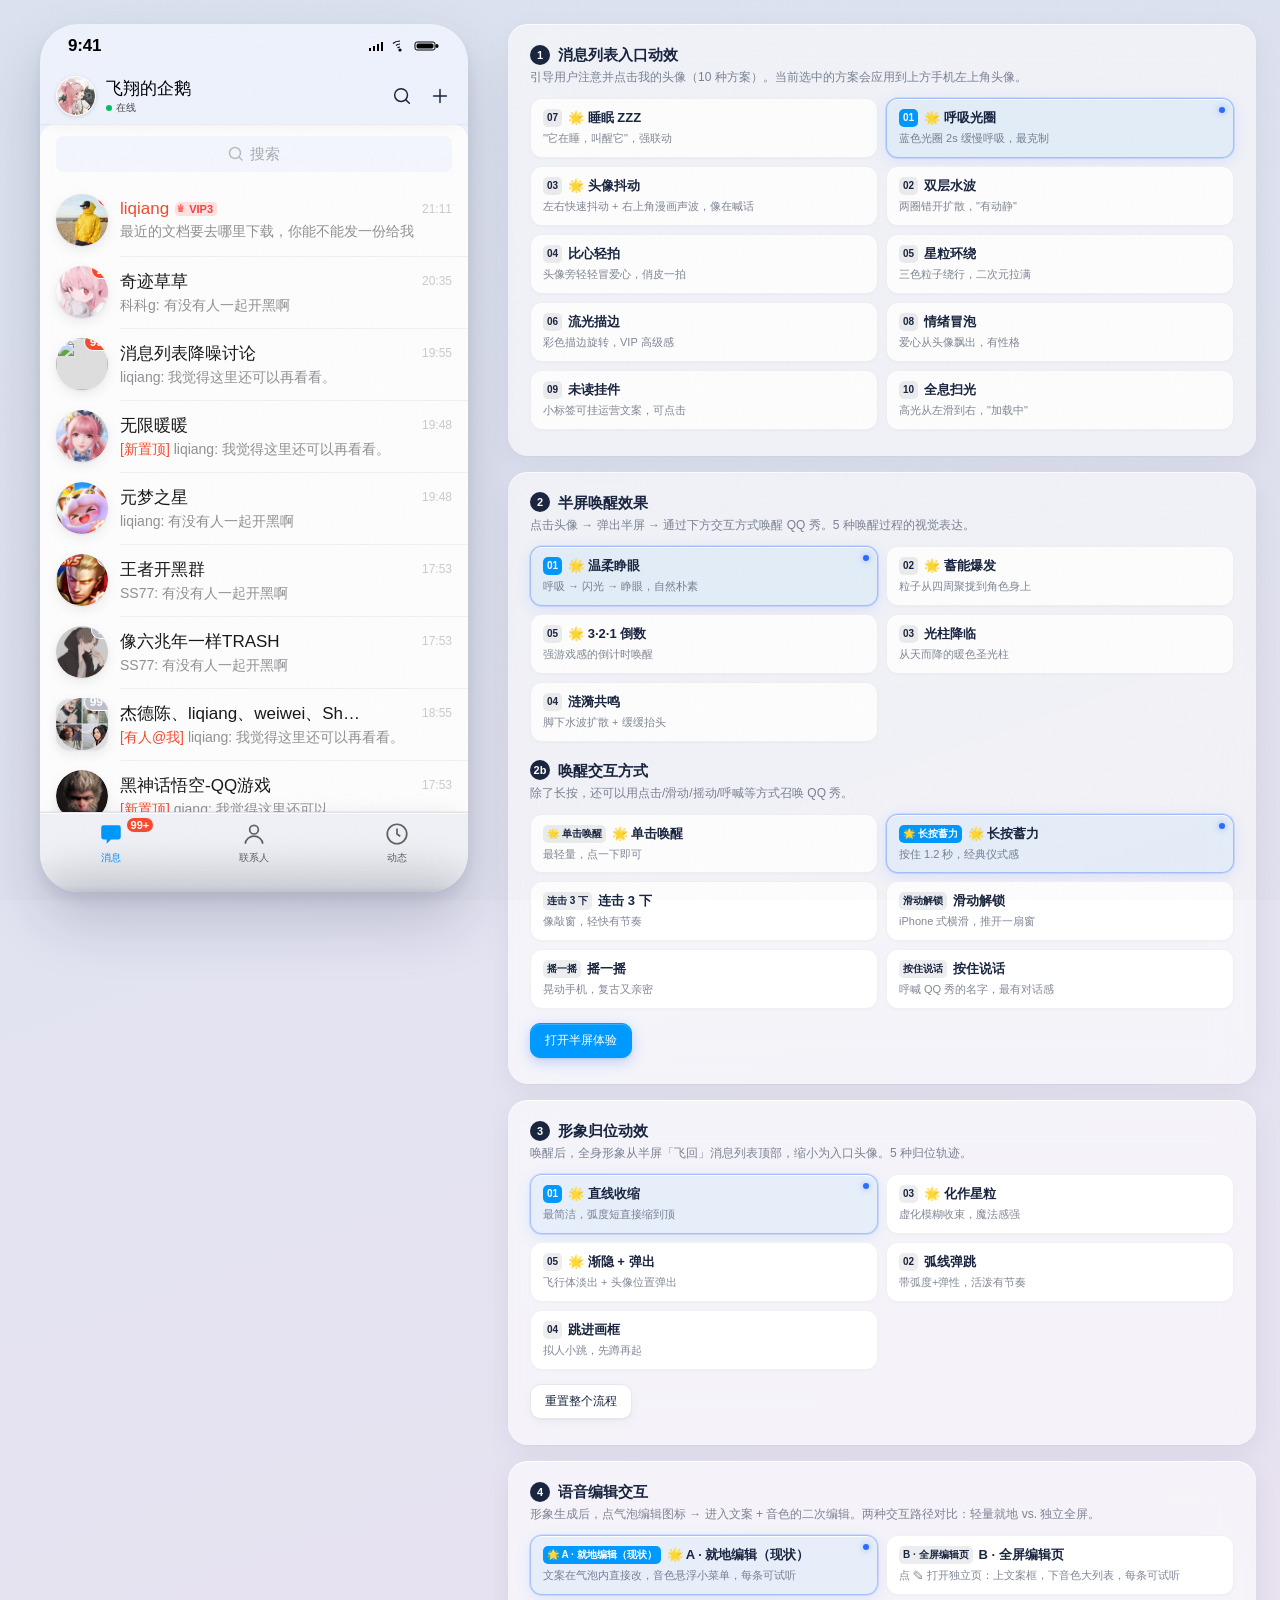
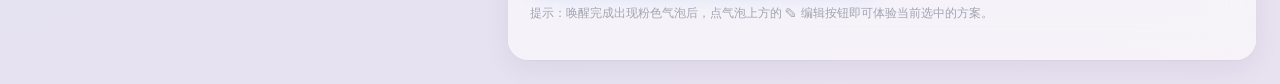
==== commit 256c26e5: "feat(fx7): replace text Zs with figma zzz.svg for the sleep effect The old sleep effect rendered thr" ====
--- a/index.html
+++ b/index.html
@@ -49,8 +49,10 @@
             <i></i><i></i><i></i><i></i><i></i>
             <!-- 星粒（fx5） -->
             <span></span><span></span><span></span>
-            <!-- ZZZ（fx7） -->
-            <em class="z">Z</em><em class="z">Z</em><em class="z">Z</em>
+            <!-- ZZZ（fx7）：单个节点承载完整 zzz.svg；后两个 <em> 槽位
+                 由 effects.css 用 :nth-child(n+2) 隐藏，保留只是为了不
+                 影响 HTML 里其它特效的兄弟选择器排布。 -->
+            <em class="z"></em><em class="z"></em><em class="z"></em>
             <!-- 爱心（fx8） -->
             <b class="h"></b><b class="h"></b><b class="h"></b>
             <!-- 挂件（fx9） -->
--- a/styles/effects.css
+++ b/styles/effects.css
@@ -37,9 +37,9 @@
 .me-avatar .fx-outer > b,
 .me-avatar .fx-outer > .pill { display: none; }
 
-/* effect 3 = 探头招呼（合并版），需要 fx-outer 里前 3 个 <i> 作为头顶声波线
+/* effect 3 = 头像抖动（新版：右上角漫画声波 svg）
+              不再依赖 .fx-outer > i 的半弧 DOM，改用 ::after 贴 svg
    effect 4 = 比心轻拍（用 ::before 实现，不依赖 <i>） */
-[data-effect="3"] .fx-outer > i:nth-child(-n+3) { display: block; }
 [data-effect="5"] .fx-outer > span { display: block; }
 [data-effect="7"] .fx-outer > em.z { display: block; }
 [data-effect="8"] .fx-outer > b.h { display: block; }
@@ -69,96 +69,86 @@
   100% { transform: scale(2); opacity: 0; }
 }
 
-/* ---------- 3. 探头招呼（合并版：探头摇摆 + 头顶声波弧线）
-     - 角色每隔几秒探头摇摆一下
-     - 头顶冒出 3 道「半弧声波」从小到大依次扩散 + 小圆点作为声源起点
-   用户反馈："现在看起来像乱码"——旧方案用 3 根短斜杠（中间 + ±32° 两根）
-   同时闪烁，在 40×16 小盒子里既没有扩散运动也没有层次，视觉上就是
-   "==" / "/\\" 这种字符符号，脑补不出"声波"。
-   这版改成漫画里"叫声"的经典图形：半圆弧（border-top 的上半椭圆）+
-   依次 delay 放大扩散，最底下一道最小最快、越外越晚越大越淡。
-   同时在声源位置加一个小圆点（.fx-outer::before）代表"嘴在发声"的
-   起点，让三道弧"从点里扩出来"的因果关系肉眼可读。 ---------- */
+/* ---------- 3. 头像抖动（新版：左右快抖 + 右上角漫画声波）
+   ──────────────────────────────────────────────────────────
+   设计意图（用户最新反馈）：
+     · 把"探头招呼"改名为"头像抖动"——动作不再是点头/摇头，而是
+       像漫画里被吓到/被叫名时的整体快速颤抖（左右极小幅、高频）。
+     · 声波从"头顶半弧 + 声源点"挪到右上角，用一个漫画风的 3 点
+       svg（assets/icons/voice-mark.svg，源自 Figma 设计稿，3 个
+       水滴/小三角，#0099FF），更像漫画分镜里"叮"的拟声标记。
+     · 抖动 + 声波同步触发，像"她叫了一声所以自己也颤了一下"。
+
+   节奏：3.2s 一轮（与其它 effect 的呼吸节拍接近，不会显得太闹）。
+   抖动只在 76%~94% 短短 0.5s 内集中爆发；声波在 73%~96% 飘出又
+   消失，比抖动稍早出 + 稍晚退，营造"先听到声音、然后才看到她抖"
+   的因果感。 ---------- */
 [data-effect="3"] img {
   animation: fx3-shake 3.2s ease-in-out infinite;
-  transform-origin: 50% 90%;
+  /* 抖动用 translate 而非 rotate：rotate 会让圆形头像看起来偏移、
+     旋转方向不直观；translateX 的"左右一颤"更接近漫画里的颤抖线。
+     transform-origin 居中即可。 */
+  transform-origin: 50% 50%;
 }
 @keyframes fx3-shake {
-  0%, 70%, 100% { transform: rotate(0); }
-  76%  { transform: rotate(-12deg); }
-  82%  { transform: rotate(10deg); }
-  88%  { transform: rotate(-6deg); }
-  94%  { transform: rotate(4deg); }
-}
-/* 把容器放大到 28×20，放得下三道弧 + 声源点；整体坐到头像正上方 */
+  /* 大段静止 + 末段密集抖动，留出"声波先飘出来"的视觉空隙。
+     ±1.5px 是平视尺度（头像 40px）下能看到但不出框的最大幅度，
+     再大就像头像在 navbar 里挪位置了。*/
+  0%, 70%, 100% { transform: translateX(0); }
+  76% { transform: translateX(-1.5px); }
+  80% { transform: translateX(1.5px); }
+  84% { transform: translateX(-1.2px); }
+  88% { transform: translateX(1.2px); }
+  92% { transform: translateX(-.6px); }
+  94% { transform: translateX(0); }
+}
+/* 漫画声波：贴在头像右上角，svg 由 assets/icons/voice-mark.svg 提供。
+   svg 原始尺寸 17×15，按 1.2x 显示 (20×18) 让在 40px 头像旁边读得清。
+   定位：right/top 让 svg 中心大致落在头像右上 1/4 圆环外侧。 */
 [data-effect="3"] .fx-outer {
-  width: 28px; height: 20px;
-  top: -2px;
-  transform: translate(-50%, -100%);
-}
-/* 声源小圆点（代表"张嘴发声"的位置）——贴在容器底部中央、头顶之上。
-   不跟随弧的扩散动画，但做轻微的呼吸（opacity 0.4 → 1），暗示"正在叫"。 */
-[data-effect="3"] .fx-outer::before {
+  /* 让 fx-outer 自身充满 .me-avatar，方便 ::after 用 right/top 定位 */
+  width: 40px; height: 40px;
+  inset: 0;
+  transform: none;
+  left: 0; top: 0;
+}
+[data-effect="3"] .fx-outer::after {
   content: "";
   position: absolute;
-  left: 50%; bottom: -1px;
-  width: 4px; height: 4px;
-  margin-left: -2px;
-  border-radius: 50%;
-  background: #0099FF;
-  animation: fx3-dot 3.2s ease-in-out infinite;
-}
-@keyframes fx3-dot {
-  0%, 70%, 100% { opacity: .35; transform: scale(1); }
-  78%           { opacity: 1;    transform: scale(1.25); }
-}
-/* 三道同心半弧：用 border-top + border-radius 50%/100% 画上半椭圆。
-   每道 <i> 共享同一个 fx3-wave 动画（放大 + 淡出），靠 delay 形成"一道接
-   一道往外扩"的节奏。宽高先给 nth-child 按层级覆盖。 */
-[data-effect="3"] .fx-outer i {
-  position: absolute;
-  left: 50%; bottom: 0;
-  border: 1.5px solid #0099FF;
-  border-bottom: 0;
-  border-radius: 50% 50% 0 0 / 100% 100% 0 0;
-  background: transparent;
-  transform: translateX(-50%) scale(.3);
+  /* 右上角外飘 ~5px，露出在头像描边之外，像漫画格子里气泡贴在头边 */
+  right: -6px; top: -6px;
+  width: 20px; height: 18px;
+  background: url("../assets/icons/voice-mark.svg") center/contain no-repeat;
+  /* 默认隐藏，靠 keyframes 定时弹出 */
   opacity: 0;
-  animation: fx3-wave 3.2s ease-out infinite;
+  transform-origin: 30% 70%;
+  transform: scale(.4) rotate(-8deg);
+  animation: fx3-voice 3.2s ease-out infinite;
+  /* 让蓝色 svg 在浅色 navbar 上更挺立 */
+  filter: drop-shadow(0 1px 2px rgba(0, 153, 255, .35));
   pointer-events: none;
 }
-/* 最内：小弧，最早出现——与角色摇摆首帧对齐 */
-[data-effect="3"] .fx-outer i:nth-child(1) {
-  width: 10px; height: 5px;
-  animation-delay: 0s;
-}
-/* 中间：稍大，晚 0.12s */
-[data-effect="3"] .fx-outer i:nth-child(2) {
-  width: 16px; height: 8px;
-  animation-delay: .12s;
-  opacity: .85; /* 作用域内的基础值，仍会被 keyframes 的 opacity 接管 */
-}
-/* 最外：最大最淡、再晚 0.24s，形成"扩散尾巴" */
-[data-effect="3"] .fx-outer i:nth-child(3) {
-  width: 22px; height: 11px;
-  border-width: 1.2px; /* 外圈略细，自然"消散" */
-  animation-delay: .24s;
-}
-/* 共用关键帧：在 76%~94% 区间完成一次"从小圆点旁边长出来→向外扩大→淡出"
-   这个叙事正好覆盖 fx3-shake 的摇摆段（76%~94%），视觉上同步成"她一歪头
-   就叫了一声"。opacity 从 0 快速起 0.9，再随 scale 放大同时淡回 0。 */
-@keyframes fx3-wave {
+/* 漫画式弹跳：先快速 pop in（带轻微过冲），停留半拍，然后整体
+   向右上漂 + 淡出，像声波被甩出去。和 fx3-shake 同步：
+     73%   声波 pop（在 76% 抖动开始前先冒出来）
+     85%   保持峰值
+     96%   漂出 + 淡尽（94% 抖动收尾后，声波最后离场） */
+@keyframes fx3-voice {
   0%, 70%, 100% {
     opacity: 0;
-    transform: translateX(-50%) scale(.3);
+    transform: scale(.4) translate(0, 0) rotate(-8deg);
   }
-  76% {
-    opacity: .9;
-    transform: translateX(-50%) scale(.55);
+  73% {
+    opacity: 1;
+    transform: scale(1.15) translate(0, 0) rotate(0);
   }
-  94% {
+  85% {
+    opacity: 1;
+    transform: scale(1) translate(2px, -2px) rotate(4deg);
+  }
+  96% {
     opacity: 0;
-    transform: translateX(-50%) scale(1.1);
+    transform: scale(.9) translate(5px, -5px) rotate(8deg);
   }
 }
 
@@ -219,24 +209,49 @@
   to { transform: rotate(360deg); }
 }
 
-/* ---------- 7. 睡眠 ZZZ ---------- */
+/* ---------- 7. 睡眠 ZZZ ----------
+   ──────────────────────────────────────────────────────────
+   设计意图（按 Figma 设计稿对齐）：
+     · 老版本是 3 个 <em>Z</em> 字符各自起飞，颜色 #6B8AFE，靠 font-size
+       梯度模拟"近大远小"。问题是字体在不同设备上字形/粗细不一致，
+       且和 Figma 给的 zzz 矢量图差距明显。
+     · Figma 的 zzz.svg 已经把三个倾斜 Z 整体画好（大小递减、统一
+       #0099FF），是一个完整的"睡眠气泡"图形——直接用它当背景，
+       视觉、间距、倾斜角都不会再走样。
+
+   实现：
+     · index.html 里的 <em class="z"> × 3 槽位保留（避免动其它特效），
+       只把第一个拿来做整体 zzz 图标的载体，后两个隐藏。
+     · 整个 zzz 走"缓缓上升 + 轻微左右摆 + 末尾淡出"的循环，比单个
+       字符各自起飞更接近"睡梦中飘出气泡"的语感。
+     · APNG 角色保留极轻微的 float（呼吸感），别盖掉睡眠气泡本身。 */
 [data-effect="7"] .fx-outer { width: 40px; height: 40px; pointer-events:none;}
 [data-effect="7"] .fx-outer .z {
-  position: absolute; right: -8px; top: -6px;
-  font-family: 'Comic Sans MS','SF Pro',sans-serif;
-  color: #6B8AFE; font-weight: 700; font-size: 13px;
-  animation: fx7-z 2.4s ease-in-out infinite;
+  /* 把 <em>Z</em> 改造成纯背景容器：清掉文字 */
+  position: absolute;
+  right: -14px; top: -16px;
+  width: 22px; height: 21px;       /* svg 原始 16×15 等比放大约 1.4× */
+  font-size: 0;                     /* 隐藏 <em> 里的 "Z" 文本 */
+  color: transparent;
+  background: url('../assets/icons/zzz.svg') center/contain no-repeat;
+  transform-origin: 50% 100%;
+  animation: fx7-zzz 2.6s ease-in-out infinite;
   opacity: 0;
 }
-[data-effect="7"] .fx-outer .z:nth-child(2){ animation-delay: .8s; font-size:11px; right: -2px; top:-12px;}
-[data-effect="7"] .fx-outer .z:nth-child(3){ animation-delay: 1.6s; font-size:9px;  right: 4px; top:-16px;}
+/* 后两个 <em> 槽位不再使用——整张 zzz 已是完整图形 */
+[data-effect="7"] .fx-outer .z:nth-child(n+2) { display: none; }
+
 [data-effect="7"] img {
   animation: fx7-float 3s ease-in-out infinite;
 }
-@keyframes fx7-z {
-  0%   { opacity: 0; transform: translate(0,0) scale(.8); }
-  30%  { opacity: 1; }
-  100% { opacity: 0; transform: translate(6px,-12px) scale(1.2); }
+
+/* zzz 整体上飘：起步从下方略缩放 → 中段最饱满 → 末尾继续上升并淡出，
+   横向加一点点 sway 让它更像浮在空气里的气泡。 */
+@keyframes fx7-zzz {
+  0%   { opacity: 0; transform: translate(0, 4px) scale(.85); }
+  20%  { opacity: 1; transform: translate(-1px, 0) scale(1); }
+  60%  { opacity: 1; transform: translate(2px, -8px) scale(1.05); }
+  100% { opacity: 0; transform: translate(-1px, -16px) scale(1.1); }
 }
 @keyframes fx7-float {
   0%,100% { transform: translateY(0); }
--- a/styles/wakeup.css
+++ b/styles/wakeup.css
@@ -67,8 +67,21 @@
   z-index: 2;
 }
 /* 唤醒后：恢复较大的顶部间距，给放大后的 APNG 留呼吸空间。
-   .stage-area.awake 与 .sheet-head 都是 .sheet 的直接子节点
-   （stage-area 在前、sheet-head 在后），用一般同辈选择器 ~ 命中。 */
+   ──────────────────────────────────────────────────────────
+   触发条件：之前用的是 `.stage-area.awake ~ .sheet-head`，但
+   stage-area 上的 .awake 类被推迟到 APNG 播完后（5500ms）才加，
+   而 replayReveal 在 2700ms 就让文案飘入——结果文案先在 margin-top:-8px
+   位置出现，3 秒后 stage-area.awake 一加，整块文案瞬间下跳 40px，
+   就出现了用户反馈的「文案先从上方出现，再跳变回正确位置」的 bug。
+
+   修正：改用 `.sheet.awakening`（doAwakeReveal 起始就由 JS 加上），
+   保证文案飘入（t=2700ms）时 .sheet-head 已经处在最终的 margin-top:32px
+   位置上，整段飘入直接落在正确位置，不再有后续的位置跳变。
+   保留原来的 `.stage-area.awake ~ .sheet-head` 作为兜底，避免极端
+   时序下漏切。transition 也补上，给 0→awake 这一瞬的切换一个柔和的
+   过渡，避免任何极端时序下的硬跳。 */
+.sheet .sheet-head { transition: margin-top .35s ease; }
+.sheet.awakening .sheet-head,
 .sheet .stage-area.awake ~ .sheet-head {
   margin-top: 32px;
 }
@@ -406,16 +419,29 @@
   /* 让 wrap 的左边缘距 stage 中心约 86px（人物半宽 90px - 一点重叠让尾尖贴肩） */
   left: calc(50% + 86px);
   top: 18%;
-  /* 给工具条留垂直空间：工具条悬浮在气泡上方 28px 处 */
-  transform: translateY(-6px) scale(.85);
+  /* 给工具条留垂直空间：工具条悬浮在气泡上方 28px 处。
+     scale(.78) 比原先的 .85 再小一档——配合推迟到 APNG 播完后才
+     显形，入场动作更大更有"登场感"。 */
+  transform: translateY(-4px) scale(.78);
   transform-origin: left center;
   opacity: 0;
-  transition: all .35s ease;
+  /* 透明度与形变时长拉长到 .5s，并用柔和过冲曲线，让气泡"从角色
+     肩边慢慢浮出"，而不是之前瞬时的 .35s ease 线性淡入。 */
+  transition: opacity .5s ease, transform .55s cubic-bezier(.22,1.3,.36,1);
   /* 不接收点击，由内部 .speech / .speech-tools 各自接管 */
   pointer-events: none;
   z-index: 5;
 }
-.body.awake ~ .speech-wrap,
+/* 气泡显形唯一门控：.stage-area.awake
+   ──────────────────────────────────────────────────────────
+   之前用 `.body.awake ~ .speech-wrap, .stage-area.awake .speech-wrap`
+   两条并列选择器；但 .body.awake 在唤醒动画 t=0.38s 就会加上
+   （APNG 起播的同一时刻），气泡随之立刻飘出，把 5s APNG 的"从
+   沉睡到活过来"这段表演抢掉了。
+   用户反馈："slogan 气泡等 APNG 播放完后再出现"——所以把 `.body.awake`
+   这路去掉，只留 `.stage-area.awake` 这条。JS 里 stageArea 的
+   awake 切换被推迟到 APNG 播放结束后（见 doAwakeReveal 5500ms 定时），
+   这样气泡就会在角色完成整段睁眼动画后才登场。*/
 .stage-area.awake .speech-wrap {
   opacity: 1; transform: translateY(0) scale(1);
 }
@@ -1530,25 +1556,60 @@
   50%      { box-shadow: 0 0 0 5px rgba(58,118,255,0);  }
 }
 
-/* 方案 B：全屏编辑页
-   位于 .phone 内部、绝对定位铺满；z-index 必须 > .sheet (51)，
-   这样打开时能盖住半屏；但不能 > .fly-body 的归位动画 z-index。
-   入场从下往上滑（和 sheet 类似，但更顶层），更像\"推开新页\"。
+/* 方案 B：半屏编辑页
+   ——————————————————————————————————————————————————————————
+   改动：从\"整屏铺满\"改为\"和 .sheet 一样的半屏（height:66%）\"，
+   从底部升起。顶部露出的上半屏可以看到 角色+气泡，这样用户能
+   明显感到\"在同一个页面上弹出了编辑层\"，而不是跳到完全独立的
+   新页。对比方案 A（气泡就地弹小菜单）层级更清晰。
+   ——————————————————————————————————————————————————————————
+   层级规划：
+     .sheet           z-index: 51（原值）
+     .edit-page       z-index: 62（盖过 sheet 以及 .pop-in 等）
+     .edit-page::before 遮罩铺满 .phone，z-index 用负值落在
+                      .edit-page 自己下方，但仍然在 .sheet 之上，
+                      点击半透明区域 = 取消（见 JS）。
+     .fly-body        归位动画发生前本页已关，不冲突。
+   形状：左右贴边 + 顶部圆角 24px（与 sheet 视觉呼应），底部
+   直接到 .phone 下沿——外壳本来就有 38px 圆角做裁切。
 */
 .edit-page {
   position: absolute;
-  left: 0; right: 0; top: 0; bottom: 0;
-  background: linear-gradient(180deg, #F5F7FC 0%, #FFFFFF 40%);
-  border-radius: 38px;  /* 贴合 .phone 自身圆角 */
-  z-index: 60;          /* > sheet(51)，< fly-body(通常更高，但归位时本页已关) */
+  left: 0; right: 0; bottom: 0;
+  height: 66%;
+  background: linear-gradient(180deg, #F5F7FC 0%, #FFFFFF 100%);
+  border-radius: 24px 24px 0 0;
+  z-index: 62;
   display: flex; flex-direction: column;
   transform: translateY(100%);
-  transition: transform .38s cubic-bezier(.22,.9,.32,1);
+  transition: transform .42s cubic-bezier(.22,.9,.32,1);
   pointer-events: none;
   overflow: hidden;
+  box-shadow:
+    0 -2px 6px rgba(20, 30, 60, .04),
+    0 -16px 48px rgba(20, 30, 60, .12);
+}
+/* 半透明遮罩：点击上半屏空白区 = 取消（由 JS 委托 click 触发）。
+   用 ::before 贴在 .edit-page 外侧，再用负的 top 让它覆盖到手机
+   顶部，完成上半屏遮蔽。pointer-events 和 .edit-page 一致，因此
+   只有 .show 时才能接收点击。*/
+.edit-page::before {
+  content: "";
+  position: absolute;
+  left: 0; right: 0;
+  top: -200%;      /* 向上延伸覆盖手机上半部分 */
+  bottom: 100%;    /* 底边正好停在编辑页顶部 */
+  background: rgba(12, 20, 40, .28);
+  opacity: 0;
+  transition: opacity .32s ease;
+  pointer-events: none;  /* 默认不接收点击 */
 }
 .edit-page.show {
   transform: translateY(0);
+  pointer-events: auto;
+}
+.edit-page.show::before {
+  opacity: 1;
   pointer-events: auto;
 }
 
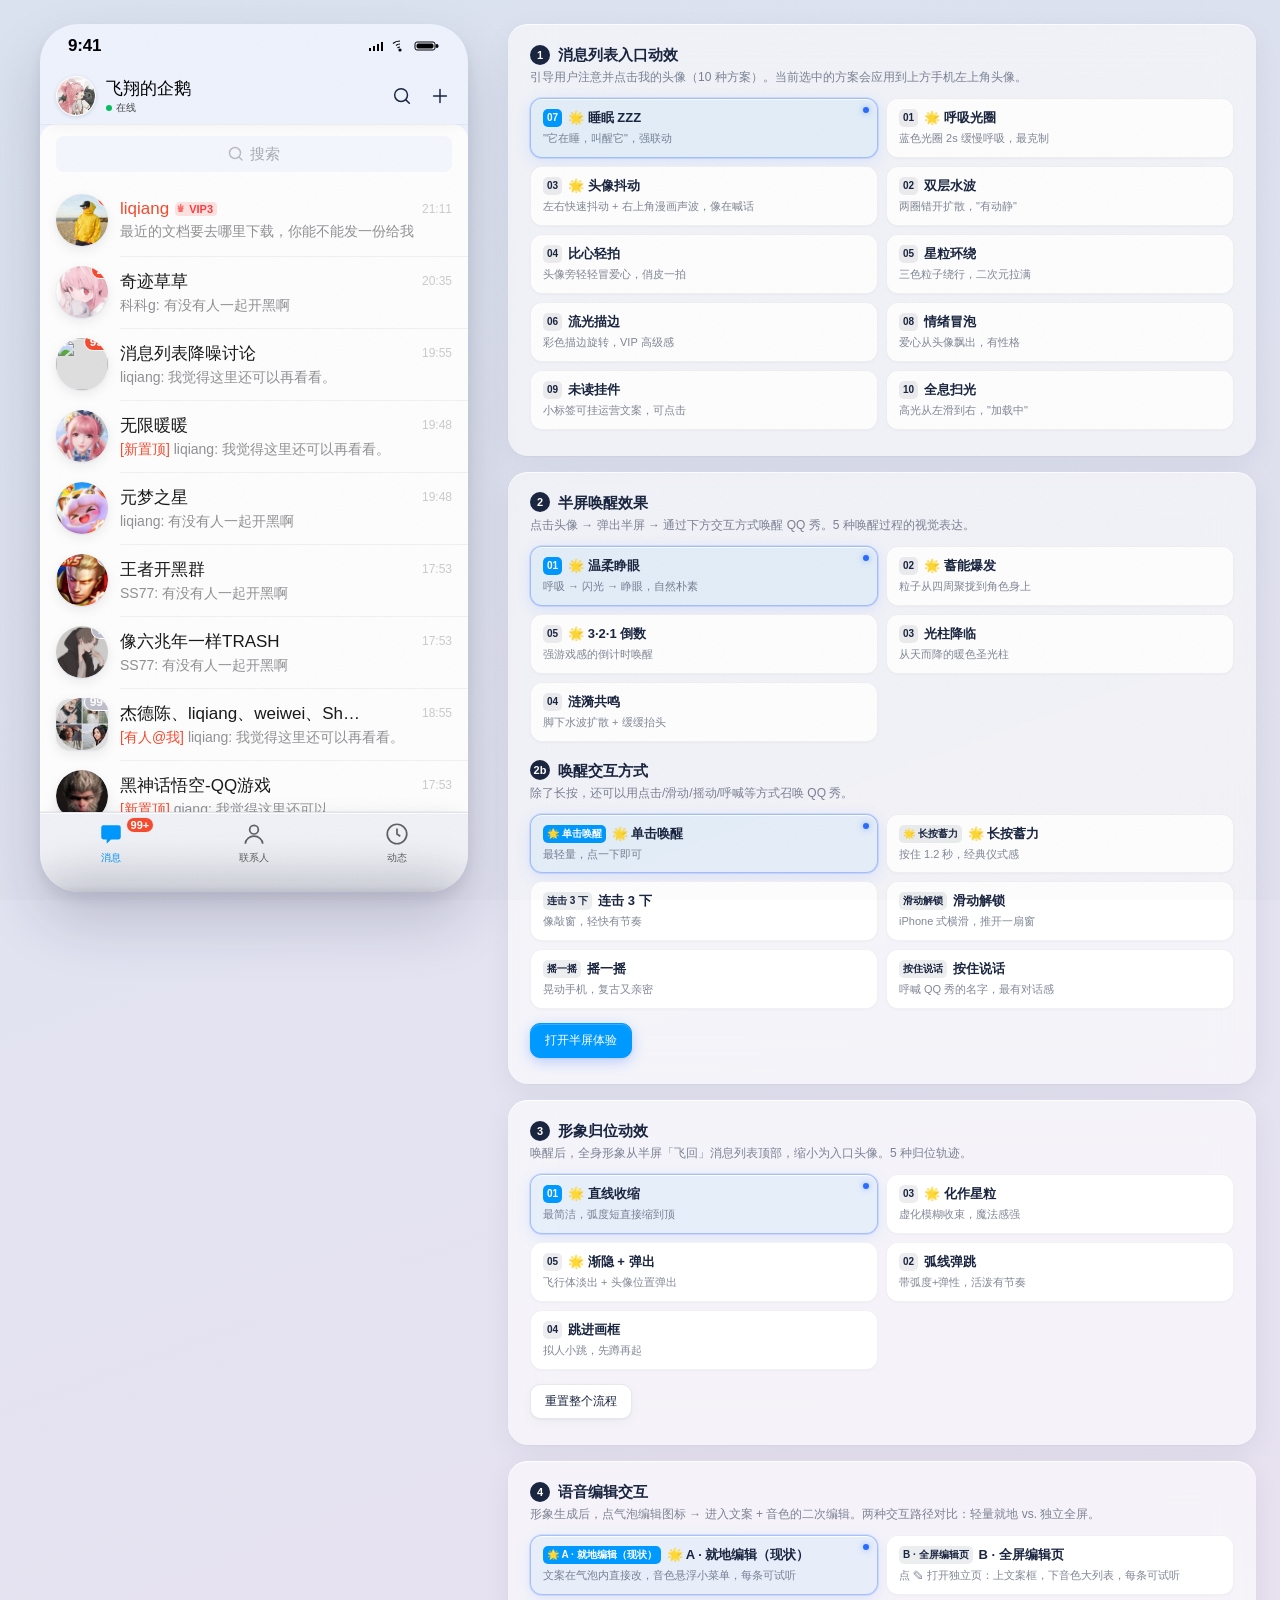
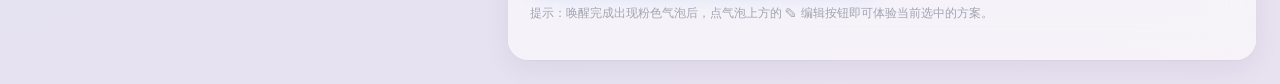
==== commit 495dcb8d: "feat(defaults): initial selection = first item of each option list Previously each category's defaul" ====
--- a/index.html
+++ b/index.html
@@ -40,7 +40,7 @@
 
       <!-- 顶部导航：我的头像（入口） -->
       <div class="navbar">
-        <div class="me-avatar" id="meAvatar" data-effect="1">
+        <div class="me-avatar" id="meAvatar" data-effect="7">
           <img src="assets/avatar/pink-portrait.png" alt="我的头像" id="meAvatarImg" />
           <!-- 各类动效叠加层 -->
           <div class="fx-layer"></div>
@@ -49,10 +49,17 @@
             <i></i><i></i><i></i><i></i><i></i>
             <!-- 星粒（fx5） -->
             <span></span><span></span><span></span>
-            <!-- ZZZ（fx7）：单个节点承载完整 zzz.svg；后两个 <em> 槽位
-                 由 effects.css 用 :nth-child(n+2) 隐藏，保留只是为了不
-                 影响 HTML 里其它特效的兄弟选择器排布。 -->
-            <em class="z"></em><em class="z"></em><em class="z"></em>
+            <!-- ZZZ（fx7）：直接 inline figma 的 zzz svg，避免 background-image
+                 路径/缓存问题。三个 <em> 槽位仍然保留：第一个承载完整 svg，
+                 后两个由 effects.css 隐藏，留着是为了不打乱 fx-outer 子节点
+                 顺序（其它特效用兄弟选择器/位置选择不会受影响）。 -->
+            <em class="z" aria-hidden="true">
+              <svg viewBox="0 0 16 15" xmlns="http://www.w3.org/2000/svg" fill="none">
+                <path d="M7.88403 5.42833C8.91915 5.42251 9.52255 6.79867 8.82912 7.55247C7.86244 8.68939 6.86718 9.8024 5.84773 10.8953C6.59026 10.9514 7.33322 11.0148 8.07575 11.0879C8.3035 11.1103 8.53128 11.1332 8.75902 11.1572C8.84062 11.1658 8.91923 11.2011 8.97693 11.2611C9.03455 11.3209 9.06645 11.3999 9.06645 11.4815C9.06645 11.563 9.03455 11.642 8.97693 11.7019C8.91923 11.7619 8.84062 11.7971 8.75902 11.8058C8.53128 11.8298 8.3035 11.8527 8.07575 11.8751C7.16994 11.9642 6.26369 12.041 5.35787 12.1048C4.50664 12.1757 3.90173 11.0191 4.49724 10.332C5.29877 9.24287 6.12295 8.17235 6.96765 7.1192C6.35126 7.06871 5.7344 6.96689 5.11801 6.81092C4.89027 6.75329 4.66248 6.6887 4.43474 6.61667C4.36135 6.59318 4.29074 6.55476 4.2388 6.49674C4.18684 6.43865 4.15771 6.36635 4.15771 6.29235C4.15771 6.21835 4.18684 6.14604 4.2388 6.08796C4.29074 6.02993 4.36135 5.99152 4.43474 5.96803C4.66248 5.89599 4.89027 5.8314 5.11801 5.77377C6.02382 5.54457 6.93008 5.42891 7.83589 5.42749C7.85194 5.42748 7.868 5.42775 7.88403 5.42833Z" fill="#0099FF"/>
+                <path d="M2.5944 8.88768C3.3151 8.88316 3.7352 9.95211 3.25241 10.5376C2.57937 11.4208 1.88643 12.2853 1.17665 13.1343C1.69363 13.1778 2.21091 13.2271 2.72789 13.2839C2.88645 13.3013 3.04504 13.319 3.20361 13.3377C3.26042 13.3444 3.31515 13.3718 3.35532 13.4184C3.39544 13.4649 3.41765 13.5262 3.41765 13.5896C3.41765 13.6529 3.39544 13.7143 3.35532 13.7608C3.31515 13.8074 3.26042 13.8348 3.20361 13.8415C3.04504 13.8602 2.88645 13.8779 2.72789 13.8953C2.09722 13.9645 1.46626 14.0242 0.835596 14.0737C0.242936 14.1288 -0.178227 13.2304 0.236389 12.6967C0.794443 11.8507 1.36827 11.0191 1.95639 10.2011C1.52723 10.1619 1.09775 10.0828 0.668594 9.96163C0.510035 9.91686 0.351434 9.86669 0.192875 9.81074C0.141775 9.79249 0.0926147 9.76265 0.0564512 9.71758C0.0202753 9.67246 0 9.6163 0 9.55882C0 9.50134 0.0202753 9.44517 0.0564512 9.40005C0.0926147 9.35498 0.141775 9.32514 0.192875 9.3069C0.351434 9.25094 0.510035 9.20077 0.668594 9.156C1.29926 8.97797 1.93022 8.88813 2.56089 8.88702C2.57206 8.88702 2.58324 8.88723 2.5944 8.88768Z" fill="#0099FF"/>
+                <path d="M14.486 0.0010936C15.7472 -0.00644647 16.4824 1.77515 15.6375 2.75103C14.4597 4.2229 13.2471 5.66383 12.0049 7.07877C12.9097 7.15134 13.8149 7.23347 14.7196 7.32807C14.9971 7.35708 15.2746 7.38664 15.5521 7.41773C15.6515 7.42895 15.7473 7.47459 15.8176 7.55222C15.8878 7.62976 15.9267 7.73201 15.9267 7.8376C15.9267 7.94319 15.8878 8.04543 15.8176 8.12298C15.7473 8.20061 15.6515 8.24625 15.5521 8.25747C15.2746 8.28856 14.9971 8.31811 14.7196 8.34713C13.6159 8.46252 12.5118 8.56191 11.4081 8.64454C10.3709 8.73633 9.6339 7.23904 10.3595 6.34946C11.3361 4.93945 12.3403 3.55354 13.3695 2.19011C12.6185 2.12474 11.8669 1.99293 11.1158 1.79101C10.8384 1.7164 10.5608 1.63278 10.2833 1.53953C10.1939 1.50912 10.1079 1.45938 10.0446 1.38426C9.98128 1.30907 9.9458 1.21546 9.9458 1.11966C9.9458 1.02385 9.98128 0.930247 10.0446 0.855051C10.1079 0.779932 10.1939 0.730197 10.2833 0.699786C10.5608 0.606533 10.8384 0.522913 11.1158 0.4483C12.2195 0.151572 13.3237 0.00183525 14.4274 1.87781e-07C14.4469 -9.30243e-06 14.4665 0.000340734 14.486 0.0010936Z" fill="#0099FF"/>
+              </svg>
+            </em><em class="z"></em><em class="z"></em>
             <!-- 爱心（fx8） -->
             <b class="h"></b><b class="h"></b><b class="h"></b>
             <!-- 挂件（fx9） -->
@@ -95,7 +102,7 @@
 
       <!-- 半屏唤醒 -->
       <div class="sheet-mask" id="sheetMask"></div>
-      <div class="sheet" id="sheet" data-wake="1" data-trigger="press">
+      <div class="sheet" id="sheet" data-wake="1" data-trigger="click">
         <!-- 右上角关闭按钮 -->
         <button class="sheet-close" id="sheetCloseBtn" aria-label="关闭">
           <svg width="18" height="18" viewBox="0 0 24 24" fill="none" stroke="currentColor" stroke-width="2" stroke-linecap="round"><path d="M6 6l12 12M18 6L6 18"/></svg>
--- a/styles/effects.css
+++ b/styles/effects.css
@@ -216,42 +216,68 @@
        梯度模拟"近大远小"。问题是字体在不同设备上字形/粗细不一致，
        且和 Figma 给的 zzz 矢量图差距明显。
      · Figma 的 zzz.svg 已经把三个倾斜 Z 整体画好（大小递减、统一
-       #0099FF），是一个完整的"睡眠气泡"图形——直接用它当背景，
-       视觉、间距、倾斜角都不会再走样。
+       #0099FF），是一个完整的"睡眠气泡"图形——直接 inline 进 HTML
+       的第一个 <em class="z"> 里，避免 CSS background-image 的路径/
+       缓存/初始绘制空隙。
 
    实现：
-     · index.html 里的 <em class="z"> × 3 槽位保留（避免动其它特效），
-       只把第一个拿来做整体 zzz 图标的载体，后两个隐藏。
-     · 整个 zzz 走"缓缓上升 + 轻微左右摆 + 末尾淡出"的循环，比单个
-       字符各自起飞更接近"睡梦中飘出气泡"的语感。
+     · 第一个 <em.z> 内嵌完整 svg；后两个槽位用 :nth-of-type 隐藏
+       （留着是为了不打乱 .fx-outer 子元素位置，影响其它特效）。
+     · zzz 整体走"缓缓上升 + 末尾淡出"的循环，比单字符各自起飞更
+       接近"睡梦中飘出气泡"的语感。
+     · 位置：me-avatar 是 40×40 圆头像；svg 锚到右上外侧约 (right:-18px,
+       top:-22px) —— 既不会贴到头像里，也不会撞到状态栏（navbar 在
+       y=44px，me-avatar 大约 y=52px，svg 顶约 y=30px，安全）。
      · APNG 角色保留极轻微的 float（呼吸感），别盖掉睡眠气泡本身。 */
-[data-effect="7"] .fx-outer { width: 40px; height: 40px; pointer-events:none;}
+[data-effect="7"] .fx-outer {
+  width: 40px; height: 40px;
+  pointer-events: none;
+  /* 关键：父容器必须 overflow visible，让 svg 飘出 40×40 框时不被裁。
+     .fx-outer 默认没设 overflow，浏览器默认 visible，但显式写出来
+     更稳，防止后续别人套规则 */
+  overflow: visible;
+}
 [data-effect="7"] .fx-outer .z {
-  /* 把 <em>Z</em> 改造成纯背景容器：清掉文字 */
   position: absolute;
-  right: -14px; top: -16px;
-  width: 22px; height: 21px;       /* svg 原始 16×15 等比放大约 1.4× */
-  font-size: 0;                     /* 隐藏 <em> 里的 "Z" 文本 */
-  color: transparent;
-  background: url('../assets/icons/zzz.svg') center/contain no-repeat;
-  transform-origin: 50% 100%;
+  /* 缩小尺寸：svg 原 16×15，按 ~1.1× 放到 18×17，更克制，像真正"飘"出来
+     的小气泡而不是盖在头像上的大招牌 */
+  width: 18px; height: 17px;
+  /* 起点：贴在头像右上角外侧一点点（后面动画会把它往右上推远） */
+  right: -10px; top: -6px;
+  display: block;
+  line-height: 0;
+  font-size: 0;
+  /* 变换锚点放在左下角：这样 scale 放大时视觉上是"从左下原点向右上
+     膨胀"，配合 translate 形成"朝右上方向放大飞出"的感觉 */
+  transform-origin: 0% 100%;
   animation: fx7-zzz 2.6s ease-in-out infinite;
   opacity: 0;
 }
+[data-effect="7"] .fx-outer .z > svg {
+  display: block;
+  width: 100%;
+  height: 100%;
+  /* svg 内部坐标已经设好填充色，浏览器渲染即可；这里给个保险，
+     防止外层继承的 currentColor/fill 影响 figma 颜色 */
+  overflow: visible;
+}
 /* 后两个 <em> 槽位不再使用——整张 zzz 已是完整图形 */
-[data-effect="7"] .fx-outer .z:nth-child(n+2) { display: none; }
+[data-effect="7"] .fx-outer .z:nth-of-type(n+2) { display: none; }
 
 [data-effect="7"] img {
   animation: fx7-float 3s ease-in-out infinite;
 }
 
-/* zzz 整体上飘：起步从下方略缩放 → 中段最饱满 → 末尾继续上升并淡出，
-   横向加一点点 sway 让它更像浮在空气里的气泡。 */
+/* zzz 朝右上方向边飘边放大：
+     · 起点：原位 + scale .6（小小一团，在头像右上角冒出来）
+     · 过程：translate(+x, -y) 一路往右上移动，同时 scale 递增
+     · 终点：飘到右上方向约 (+14px, -18px)、放大到 1.2、透明度归零
+   这就是「从头像右上角涌出、边飞边长大」的观感。 */
 @keyframes fx7-zzz {
-  0%   { opacity: 0; transform: translate(0, 4px) scale(.85); }
-  20%  { opacity: 1; transform: translate(-1px, 0) scale(1); }
-  60%  { opacity: 1; transform: translate(2px, -8px) scale(1.05); }
-  100% { opacity: 0; transform: translate(-1px, -16px) scale(1.1); }
+  0%   { opacity: 0; transform: translate(0, 0) scale(.6); }
+  15%  { opacity: 1; transform: translate(2px, -3px) scale(.8); }
+  60%  { opacity: 1; transform: translate(9px, -12px) scale(1.05); }
+  100% { opacity: 0; transform: translate(14px, -18px) scale(1.2); }
 }
 @keyframes fx7-float {
   0%,100% { transform: translateY(0); }
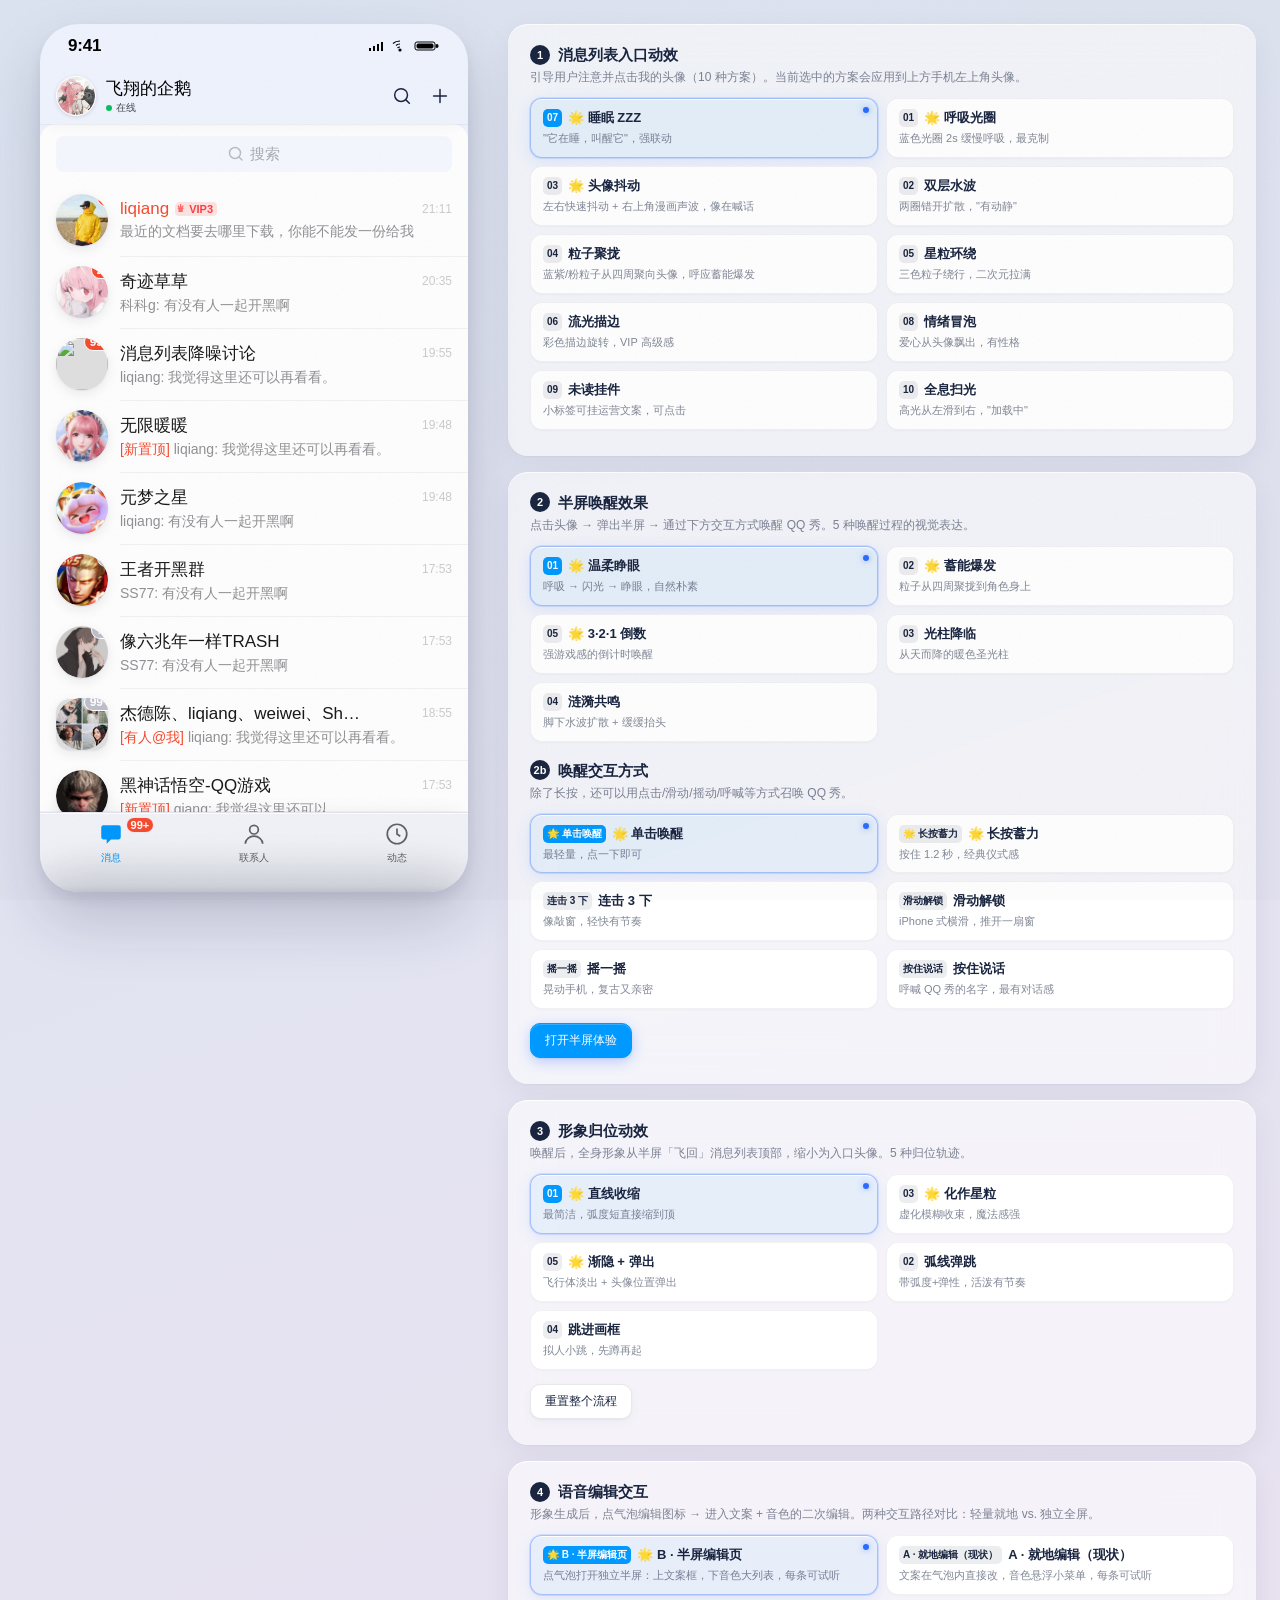
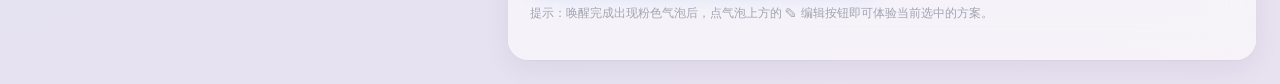
==== commit f9729bc9: "feat(fx4 & speech-edit): particle gather effect + half-screen edit page - fx4: replace 比心轻拍 with 粒子聚" ====
--- a/index.html
+++ b/index.html
@@ -62,6 +62,10 @@
             </em><em class="z"></em><em class="z"></em>
             <!-- 爱心（fx8） -->
             <b class="h"></b><b class="h"></b><b class="h"></b>
+            <!-- 聚拢粒子（fx4）：8 粒从四周飞向头像中心，
+                 视觉呼应 W2 蓄能爆发 .particles span 的 w2-gather 动画，
+                 只是尺寸按 40×40 入口头像缩比。默认隐藏，effect=4 才显示。 -->
+            <b class="p"></b><b class="p"></b><b class="p"></b><b class="p"></b><b class="p"></b><b class="p"></b><b class="p"></b><b class="p"></b>
             <!-- 挂件（fx9） -->
             <div class="pill">想见你</div>
           </div>
@@ -272,7 +276,7 @@
       </div>
 
       <!-- ============================================================
-           方案 B：语音编辑「全屏编辑页」
+           方案 B：语音编辑「半屏编辑页」
            点气泡的 ✎ 时若 state.speechEdit === 'B'，则打开这一页；
            上方是大号 textarea（Slogan 文案），下方是音色大列表——每条
            都有独立的 ▶ 试听 + 右侧单选指示器。
--- a/styles/common.css
+++ b/styles/common.css
@@ -220,9 +220,14 @@
 /* 落位态专用：飞行结束瞬间由 JS 追加 .landed —— 此时才放大 1.5x，
    保证"飞行前静态头像不预胀 + 落位后形象变大"两个需求同时满足。
    transform-origin: center top 与 object-position: center top 配合，
-   放大时以容器顶边为锚点向下扩，头顶稳在 navbar 可视带内。 */
+   放大时以容器顶边为锚点向下扩，头顶稳在 navbar 可视带内。
+   用户反馈（本轮）："归位后的全身形象需要再上移一些" —— 透明 PNG
+   顶部还有一段空白，视觉上头顶离 navbar 上沿比实际还要远，落位后
+   形象看着偏低。在 scale 之外叠一个 translateY(-6px) 把整张图往上
+   顶一点，让头顶靠近 navbar 上沿、肩部对准头像原位。数值是贴着
+   navbar 高度（~56px）试出来的，再大会穿出状态栏。 */
 .navbar .me-avatar.returned.landed > img {
-  transform: scale(1.5);
+  transform: translateY(-6px) scale(1.5);
   transform-origin: center top;
 }
 .navbar .me-info {
--- a/styles/effects.css
+++ b/styles/effects.css
@@ -39,10 +39,11 @@
 
 /* effect 3 = 头像抖动（新版：右上角漫画声波 svg）
               不再依赖 .fx-outer > i 的半弧 DOM，改用 ::after 贴 svg
-   effect 4 = 比心轻拍（用 ::before 实现，不依赖 <i>） */
+   effect 4 = 粒子聚拢（8 粒从四周飞向头像中心，呼应 W2 蓄能爆发） */
 [data-effect="5"] .fx-outer > span { display: block; }
 [data-effect="7"] .fx-outer > em.z { display: block; }
 [data-effect="8"] .fx-outer > b.h { display: block; }
+[data-effect="4"] .fx-outer > b.p { display: block; }
 [data-effect="9"] .fx-outer > .pill { display: block; }
 
 /* ---------- 1. 呼吸光圈（最克制） ---------- */
@@ -152,31 +153,76 @@
   }
 }
 
-/* ---------- 4. 比心轻拍（替代原"漫画声波"，与方案 8 飘心做差异化）
-     一颗稍大的爱心在头像右上角"啵"一下出现-放大-淡出
-     节奏短促 1.4s 一次，比 fx8 的"上浮"更俏皮 ---------- */
+/* ---------- 4. 粒子聚拢（替代原"比心轻拍"，与 W2 蓄能爆发视觉呼应）
+   ──────────────────────────────────────────────────────────
+   设计意图：
+     · W2「蓄能爆发」是按住蓄力时 8 粒彩色粒子从 ±100~150px 外飞到
+       角色中心（wakeup.css 的 w2-gather）。入口头像方案 4 把这套
+       视觉收缩到 navbar 40×40 头像尺度上做成**循环**吸引注意。
+     · 起点半径 ~30px（.fx-outer 放到 100×100 给粒子留飞行空间），
+       8 个方位均匀分布；每粒 delay 错开 .12s，形成"接力涌入"的节奏。
+     · 配色呼应：主色取 W2 同款 #6B8AFE（蓝紫），穿插 #FF6BCB（粉，
+       对齐入口头像粉色基调），双色交替，不与 fx5 三色星粒撞视觉。
+     · 循环：每轮 2.4s，粒子淡入 → 聚到中心 → 在中心微放大并淡出，
+       比 W2 的一次性 forwards 更像"慢慢吸引注意"的循环入口动效。
+
+   尺寸对比（W2 → fx4）：
+     粒子大小   6px  →  4px
+     起点半径   ~120px →  ~30px
+     时长       1.2s → 2.4s（循环，留呼吸间隙） ---------- */
 [data-effect="4"] .fx-outer {
-  width: 40px; height: 40px;
-}
-[data-effect="4"] .fx-outer::before {
-  content: "";
+  /* 放大 fx-outer 容器到 100×100，以 .me-avatar 中心为锚，这样粒子
+     可以从头像边缘外 ~30px 处起飞，不会贴着头像生硬出现 */
+  width: 100px; height: 100px;
+  /* 粒子层整体压到头像下方：.me-avatar 是 position:relative 形成定位
+     父级，img 是默认 z-index:auto，给 fx-outer 设 z-index:-1 就会
+     落到 img 之后（同时仍在 .me-avatar 自身背景之上）。
+     注意不能让 .fx-outer 再形成独立堆叠上下文（不加 isolation/opacity<1），
+     否则 z-index:-1 只会相对自己内部生效，穿不回 img 后面。 */
+  z-index: -1;
+}
+[data-effect="4"] .fx-outer > b.p {
   position: absolute;
-  right: -10px; top: -8px;
-  width: 14px; height: 14px;
-  background: #FF6BCB;
-  /* 同 fx8 的爱心 path */
-  clip-path: path("M5 9 C 1 6 0 3 2 1 C 4 -1 5 1 5 2 C 5 1 6 -1 8 1 C 10 3 9 6 5 9 Z");
-  transform-origin: 30% 70%;
+  /* 起点：容器中心（粒子的 --x/--y 会把它推到四周各方位） */
+  left: 50%; top: 50%;
+  width: 4px; height: 4px;
+  margin-left: -2px; margin-top: -2px;
+  border-radius: 50%;
+  /* 主色：与 W2 蓄能爆发同款蓝紫 */
+  background: radial-gradient(circle, #6B8AFE 0%, rgba(107,138,254,.35) 60%, transparent 75%);
   opacity: 0;
-  animation: fx4-puff 1.6s ease-out infinite;
-  filter: drop-shadow(0 1px 3px rgba(255,107,203,.4));
-}
-@keyframes fx4-puff {
-  0%   { opacity: 0; transform: scale(.4) rotate(-12deg); }
-  20%  { opacity: 1; transform: scale(1.25) rotate(6deg); }
-  35%  { transform: scale(1) rotate(0); }
-  70%  { opacity: 1; transform: scale(1.05) rotate(-2deg); }
-  100% { opacity: 0; transform: scale(.7) rotate(0); }
+  animation: fx4-gather 2.4s ease-out infinite;
+  pointer-events: none;
+}
+/* 8 个方位，呼应 W2 的 8 粒粒子方位（同样 3 上 / 3 下 / 2 横的分布，
+   但半径按 40px 头像缩小到 ~28~34px）。
+   注意：这里用 :nth-of-type 而不是 :nth-child —— 因为 .fx-outer 里
+   .p 前面还有 5 个 <i>、3 个 <span>、3 个 <em>、3 个 <b class="h">，
+   用 :nth-child(1~8) 永远匹配不到 .p，导致 --x/--y 为空、动画失效。
+   而 :nth-of-type 按标签类型（<b>）计数：.h 是 1~3，.p 就是 4~11。 */
+[data-effect="4"] .fx-outer > b.p:nth-of-type(4)  { --x: -30px; --y: -26px; animation-delay: 0s;    }
+[data-effect="4"] .fx-outer > b.p:nth-of-type(5)  { --x:  32px; --y: -22px; animation-delay: .12s;  }
+[data-effect="4"] .fx-outer > b.p:nth-of-type(6)  { --x: -26px; --y:  20px; animation-delay: .24s;  }
+[data-effect="4"] .fx-outer > b.p:nth-of-type(7)  { --x:  28px; --y:  18px; animation-delay: .36s;  }
+[data-effect="4"] .fx-outer > b.p:nth-of-type(8)  { --x:   0;   --y: -32px; animation-delay: .48s;  }
+[data-effect="4"] .fx-outer > b.p:nth-of-type(9)  { --x: -34px; --y:   2px; animation-delay: .60s;  }
+[data-effect="4"] .fx-outer > b.p:nth-of-type(10) { --x:  34px; --y:   4px; animation-delay: .72s;  }
+[data-effect="4"] .fx-outer > b.p:nth-of-type(11) { --x:   0;   --y:  30px; animation-delay: .84s;  }
+/* 偶数粒子换粉色，双色交替让循环更活，同时保留对入口粉色基调的呼应。
+   这里的"偶数"对应 .p 序列里的第 2/4/6/8 颗，即 nth-of-type 5/7/9/11。 */
+[data-effect="4"] .fx-outer > b.p:nth-of-type(5),
+[data-effect="4"] .fx-outer > b.p:nth-of-type(7),
+[data-effect="4"] .fx-outer > b.p:nth-of-type(9),
+[data-effect="4"] .fx-outer > b.p:nth-of-type(11) {
+  background: radial-gradient(circle, #FF6BCB 0%, rgba(255,107,203,.35) 60%, transparent 75%);
+}
+/* 聚拢关键帧：等价于 W2 的 w2-gather（外飞—聚中—放大淡出），
+   但因为是循环 infinite，首尾都归零 opacity，避免每轮起始"闪一下"。 */
+@keyframes fx4-gather {
+  0%   { transform: translate(var(--x), var(--y)) scale(.5); opacity: 0; }
+  25%  { opacity: 1; }
+  70%  { transform: translate(0, 0) scale(1); opacity: .9; }
+  100% { transform: translate(0, 0) scale(1.6); opacity: 0; }
 }
 
 /* ---------- 5. 星粒环绕 ---------- */
--- a/styles/wakeup.css
+++ b/styles/wakeup.css
@@ -561,6 +561,14 @@
   opacity: 1;
   transform: translateY(0);
   pointer-events: auto;
+}
+
+/* 方案 B：半屏编辑页
+   气泡上方的悬浮小工具条（✎ / 音色 / ▶）完全不出现，
+   入口退化为"直接点气泡文字"→ openEditPage()。
+   用 body[data-speech-edit="B"] 作用域限定，不影响方案 A。 */
+body[data-speech-edit="B"] .speech-tools {
+  display: none !important;
 }
 
 .st-btn {
